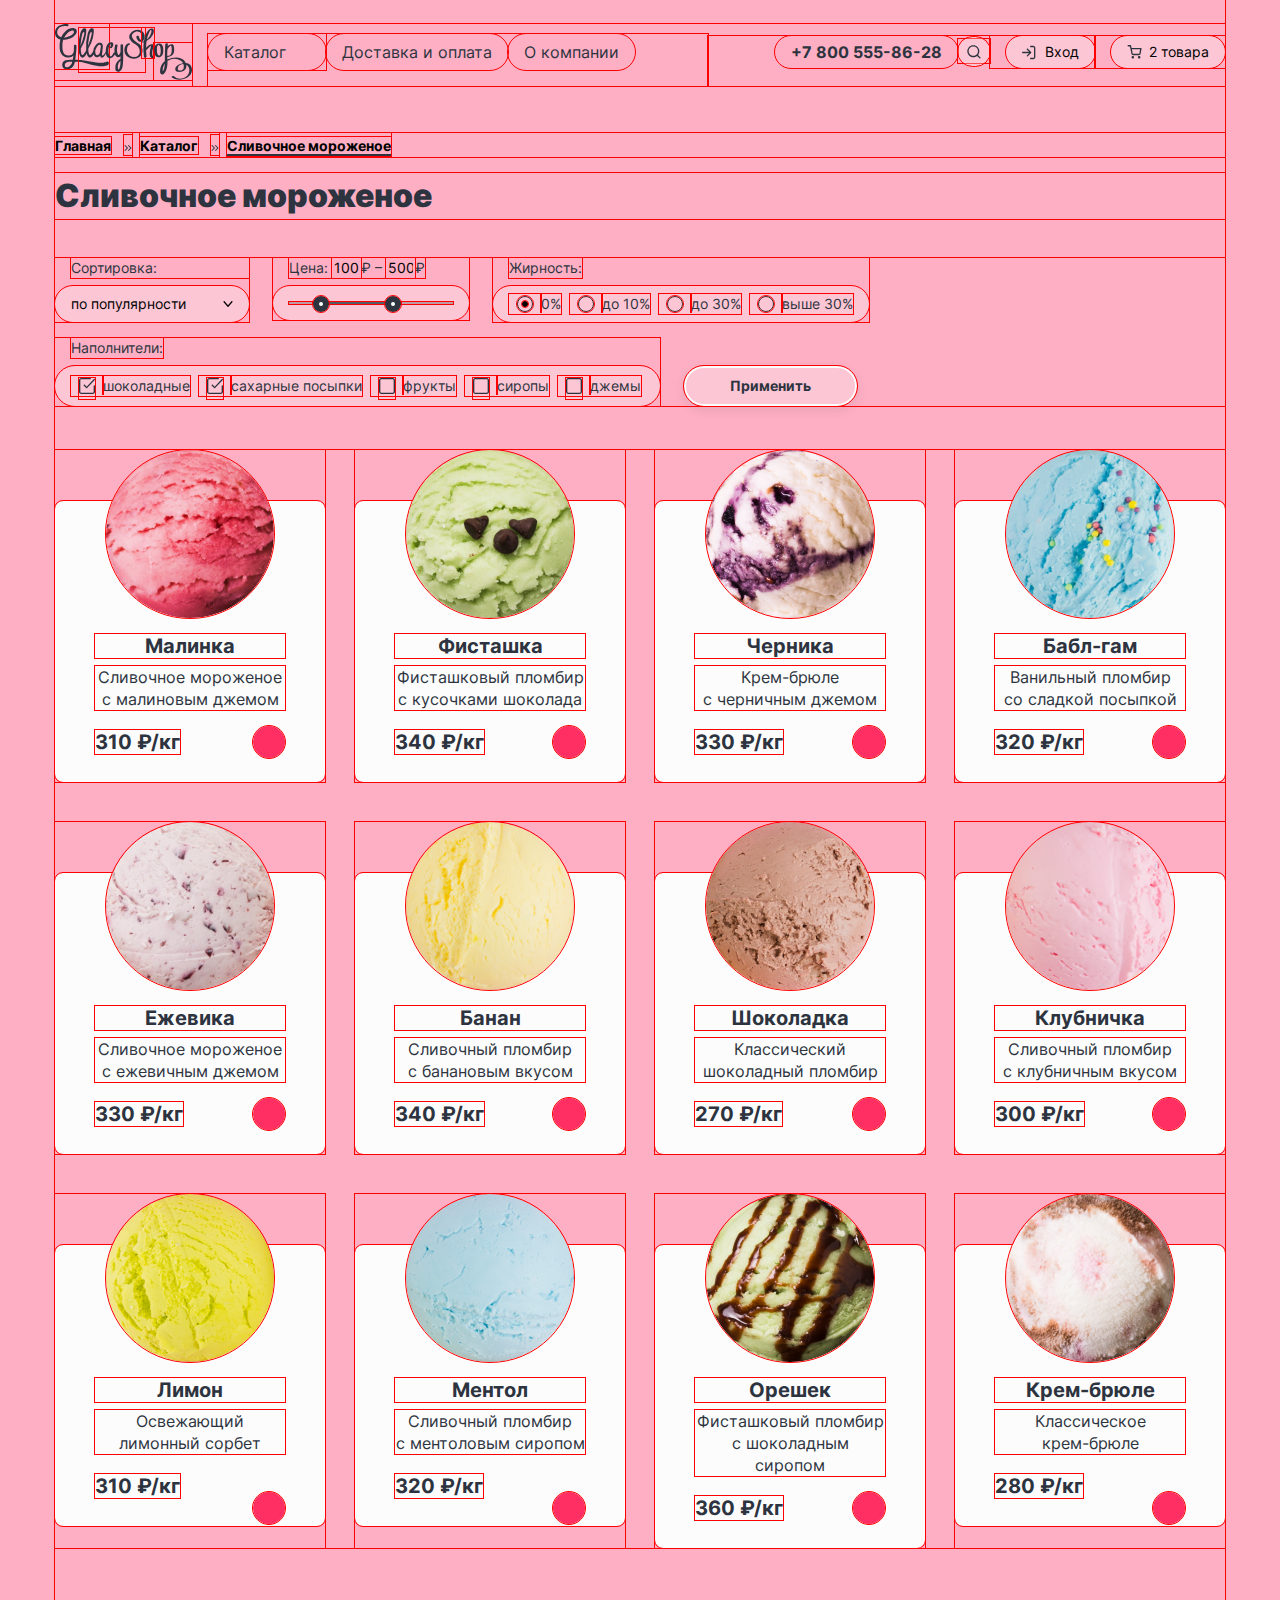
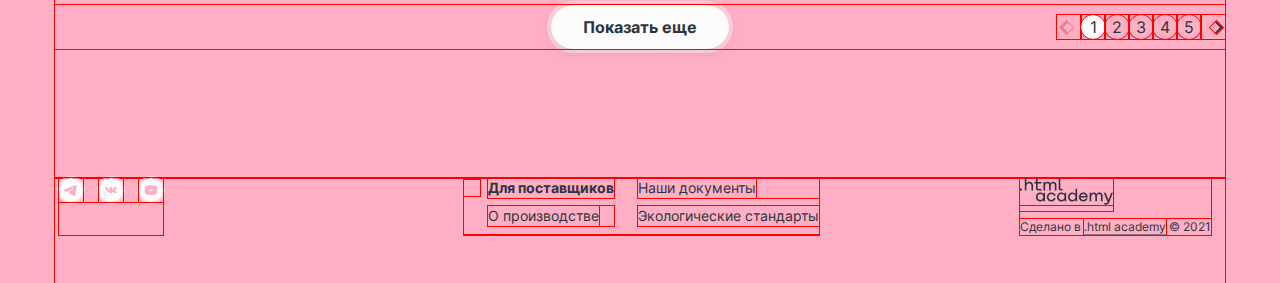
==== creamy-ice-cream.html @ f385020a "каталог" ====
<!DOCTYPE html>
<html lang="ru">

    <head>
        <meta charset="utf-8">
        <title>HTML Academy: Глейси</title>
        <link rel="stylesheet" href="styles/styles.css">
        <link rel="icon" href="favicon.ico">
        <link rel="icon" type="image/png" href="./images/favicon.png">
    </head>

    <body>

        <header class="header">


            <a class="logo" href="index.html">
                <svg role="img" aria-label="Логотип интернет-магазина Глэйси." xmlns="http://www.w3.org/2000/svg"
                    width="137" height="56" fill="no">
                    <path fill="#2D3440"
                        d="M52.79 37.57a3.45 3.45 0 0 0-1.91.33s-2.68 2.24-15.89-.34c-9.71-1.9-14.76-1.71-14.76-1.71s1.63-11.18 1.18-14.31a.9.9 0 0 0-.93-.81c-.97 0-1.56.37-1.56.89.08 2.11 0 4.23-.22 6.33a5.36 5.36 0 0 1-5.5 3.5c-4.23-.29-5.12-3.35-5.5-5.43-.36-2.08-.58-7.9.53-10.29 0 0 6.38.23 10.39-3.2 4-3.44 3.75-6.4 1.86-7.68-1.9-1.27-6.34-1.05-9.75 2.08A17.33 17.33 0 0 0 6.2 13.2s-5-1.08-3.86-6.34c1.22-5.49 8.69-4.84 8.69-4.84 1.56.3 1.63.44 2.15-.08.51-.51.89-1.86-1.56-1.94C9.17-.08 1.82 1.14.42 6.04c-1.5 5.21 1.27 8.94 5 9.52 0 0-2.04 9.04.48 13.5a7.95 7.95 0 0 0 7.66 4.4c1.47 0 4.07-.81 4.8-2 0 0-.34 3.2-.63 4.36 0 0-6.18-.08-8.12.9-3.28 1.74-2.6 5.83-1.33 7.28 1.07 1.23 4.28 1.9 6.6.8a8.86 8.86 0 0 0 4.95-6.89c3.76-.19 7.52.22 11.15 1.22 5.5 1.65 13.15 3.18 15.44 3.18 2.3 0 7.13-.66 7.42-2.58.16-1.27-.31-1.93-1.05-2.16ZM14.12 7.67s2.92-2.23 4.32-.83a1.93 1.93 0 0 1 .08 2.52c-.59.77-2.14 3.2-9.5 4.4 0 0 2.32-4.07 5.1-6.08Zm.24 34.8s-4.03 2.21-4.45-.78a2.83 2.83 0 0 1 1.46-3.23c.7-.35 1.66-.79 5.86-.64a5.67 5.67 0 0 1-2.87 4.66Z" />
                    <path fill="#2D3440"
                        d="M65.51 21.23V27.38c-.07.81-.33 1.59-.76 2.27-.27.5-.63.94-1.05 1.32-.47.4-.79-.51-.96-.9-1.24-2.6-.64-6.09-.16-8.82.22-1.3-2.42-.96-2.62.2-.48 2.32-.65 4.7-.5 7.07a1.66 1.66 0 0 0-1.18.66c-.46.97-1.79 4.2-3.41 2.91-1.18-.9-1.3-3.34-1.43-4.71-.14-1.9.1-3.8.73-5.6-.05.15 1.02-2.53 1.49-1.53a3.26 3.26 0 0 1-.55 2.8c-1.4 1.06.78 1.5 1.62.85 1.6-1.2 2.68-5.1-.06-5.57-3.09-.52-4.84 2.61-5.5 5.1-.34 1.42-.49 2.9-.44 4.36-.42.75-1.87 3.17-2.71 3.58-1 .52-.98-.2-.95-.67.04-.47.48-4.6.73-7.4.2-1.1.05-2.25-.45-3.26-.38-.78-3.56-2.53-6.36.75a10.66 10.66 0 0 0-2.74 6.26l-.63 1.21c-1.34 2.46-3.02 3.5-3.62 1.8-.6-1.79-.82-3.67-.66-5.54A34.51 34.51 0 0 0 37.84 14c1.34-5.96 1.09-8.92.37-9.42-.73-.5-3.79-1.73-5.63 5.6a47.93 47.93 0 0 0-1.42 15.98c-.28.61-.64 1.34-1.1 2.17-1.33 2.46-3 3.5-3.6 1.8-.6-1.79-.81-3.67-.64-5.54a34.51 34.51 0 0 0 4.5-10.51c1.39-6.04 1.11-9 .39-9.5-.72-.5-3.79-1.73-5.62 5.6-1.83 7.32-2.2 15.3-.45 20.67 0 0 .97 3.02 2.77 2.8 1.48-.2 3.25-1.66 4.3-4.4.11.54.26 1.08.43 1.6 0 0 .96 3.02 2.76 2.8 1.22-.15 2.67-1.18 3.69-3.06.63 1.64 2 2.99 3.75 2.68 2.37-.43 2.86-1.72 2.86-1.72s-.04 2.12 1.48 2.12c1.36 0 2.43-.8 3.5-2.82l.7-1.33c.3 1.93 1.1 3.64 2.67 4.32 2.67 1.17 5-1.04 6.37-3.22a3.86 3.86 0 0 0 2.2 2.34 3.32 3.32 0 0 0 3.36-.83v3.14c-.49-.02-.97.11-1.38.38a10.47 10.47 0 0 0-3.73 9.4 2.9 2.9 0 0 0 2.83 2.67c.47 0 .94-.1 1.36-.33 2.76-1.2 3.18-5.36 3.41-7.9.56-6.11.13-12.47.13-18.6 0-1.12-2.59-.6-2.59.33ZM26.93 11.2c.62-2.37 1.19-3.32 1.78-3.32.6 0 .83.64.41 2.68a52.6 52.6 0 0 1-3.64 11.4s.84-8.38 1.45-10.76Zm7.5 0c.61-2.37 1.18-3.32 1.74-3.32.55 0 .83.64.41 2.68-.41 2.05-1.78 7.71-3.64 11.4 0 0 .9-8.38 1.49-10.76Zm11.45 11.15c-.07.52-.4 3.84-.89 5.63-.48 1.79-.81 2.42-2.25 3.04-1.44.61-2.17-1.27-2.17-1.27-1.03-2.86.34-5.37 1.48-7.09 1.14-1.71 2.3-1.86 2.95-1.78a1.2 1.2 0 0 1 .88 1.47Zm19.56 16.1c.06 2.4-.42 4.79-1.4 6.98-.63.13-.9-.1-1.1-1.1a9.63 9.63 0 0 1 0-2.91 8.06 8.06 0 0 1 2.47-4.6c.04.56.04 1.1.03 1.63ZM82.18 18.7a9.59 9.59 0 0 1-5.08-5.37c-1.14-3.42 2.6-5.94 5.58-5.79 2.98.15 4.58 3.24 4.45 6-.05.98-.66 3.18-1.87 2.03a5.7 5.7 0 0 1-1.39-3.24c-.17-1.08-2.76-.44-2.58.7.52 3.27 4.03 6.87 7.04 3.45A6.59 6.59 0 0 0 86 6.43a9.08 9.08 0 0 0-11.15 3.88c-2.43 4.33 2.44 8.57 5.9 10.12C86.3 23.41 86.5 33 79.13 33.06a7.4 7.4 0 0 1-6.85-5.02c-.5-1.5-.25-6.75 1.78-7.15 1.61-.32 1.18-1.8-.4-1.52-3.3.65-4.52 4.93-4.2 7.93.52 4.77 4.97 7.45 9.46 7.41a8.5 8.5 0 0 0 8.58-6.75 8.4 8.4 0 0 0-5.32-9.26Z" />
                    <path fill="#2D3440"
                        d="M98.73 32.9c-2.54-1.39-1.09-6.76-.7-8.83.24-1.33 1.37-3.39-.44-3.85-2.13-.51-4.66 1.52-6.49 3.46 0-2.24.17-4.48.5-6.7a13.9 13.9 0 0 0 6.39-6.6c1.16-2.33 1.72-7.16-2.2-5.74-3.55 1.25-4.77 5.36-5.89 8.66a26.93 26.93 0 0 0-.97 3.91c-.35.15-.72.28-1.08.4-1.48.46-1.29 1.25.2.79l.73-.23c-.71 5.01-.23 10.27.22 15.2 0 .48 2.67 0 2.58-.7-.2-2.2-.37-4.4-.44-6.58.22-.06.4-.18.56-.35a20.1 20.1 0 0 1 3.56-3.51l.41-.3c.6-.48.71-.49.34 0-.14.85-.32 1.7-.55 2.52-.5 2.69-1.9 7.96 1.2 9.65.66.34 3.06-.67 2.07-1.2Zm-5.78-21.56c.27-.8.64-1.58.98-2.35.42-.96 1.54-4.26 2.35-2.68.65 1.26-.38 3.33-.83 4.53a10.63 10.63 0 0 1-3.56 4.74c.26-1.43.61-2.85 1.06-4.24Z" />
                    <path fill="#2D3440"
                        d="M108.3 26.64c0-2.95-.33-6.72-3.83-7.03-3.84-.35-5.34 3.68-5.4 6.7a.53.53 0 0 0 .32.5c0 2.82.67 6.5 4.01 6.44 3.72-.06 4.9-3.32 4.9-6.61Zm-4.45 4.9c-2.18-.9-1.98-4.66-1.84-6.48a.48.48 0 0 0-.21-.47c.27-1.79.96-4.47 2.55-3.14 1.26 1.1 1.29 3.71 1.35 5.22.05 1.06-.08 5.53-1.84 4.87h-.01ZM136.35 42.78c-1-2.58-3.2-3.58-5.6-3.69-.27-.65-.61-1.27-1.01-1.86-3.48-5.17-11.75-4.47-17.35-1.78 0-.82-.08-1.63-.11-2.45a6.49 6.49 0 0 0 5.8-2.68c1.48-2.14 1.27-5.93.68-8.32-.55-2.26-2.74-1.86-4.39-1.1-.6.28-1.16.66-1.66 1.12 0-.6.1-1.2.15-1.79.1-1.37-2.53-1.03-2.62.2-.41 5.53-.27 11.04-.4 16.57a13.2 13.2 0 0 0-4.77 10.81c0 2.03 1.72 3.58 3.56 2.13 2.57-1.98 3.36-5.93 3.71-8.94.15-1.35.2-2.7.14-4.05a12.43 12.43 0 0 1 13.54-.1 6.2 6.2 0 0 1 2.02 2.42c-1.42.26-2.8.7-4.11 1.33-1.53.73-3.79 2.47-3.68 4.4a2.69 2.69 0 0 0 2.04 2.69.8.8 0 0 0 .25.08c5.47.9 9.54-2.35 8.76-6.92 2.67 1.46 3.66 4.84 2.71 7.74-2.13 6.53-10.32 7.99-15.09 3.62-.52-.46-2.84.52-2.43.9 6.9 6.32 24.06.47 19.86-10.33Zm-26.66-1.58a13.92 13.92 0 0 1-1.02 4.6c-.22.48-.46.96-.72 1.42 0 0-.23.06-.28-.64 0-2.5.72-4.96 2.09-7.06l-.07 1.68Zm2.78-15.98a.7.7 0 0 0 .14-.15c.48-.8 1.04-1.56 1.69-2.24.47-.54 1-1 1.61-1.36.29.14.58.9.69 1.9.27 2.49.39 9.04-3.51 8.42-.3-.02-.6.04-.9.15 0-2.27.12-4.49.28-6.72Zm11.65 21.23h-.05c-1.5-.35-1.34-1.78-1.14-2.75.43-2.26 3.18-3.48 5.44-3.58 1.15 3.22.26 7.08-4.25 6.33Z" />
                </svg>
            </a>


            <nav class="navigation">
                <div class="catalog-wrapper">
                    <button class="navigation-item catalog" type="button">Каталог</button>
                    <ul class="catalog-list hidden">
                        <li class="catalog-item">
                            <a class="catalog-link new" href="#">Новинки</a>
                        </li>
                        <li class="catalog-item">
                            <a class="catalog-link" href="#">Сливочное</a>
                        </li>
                        <li class="catalog-item">
                            <a class="catalog-link" href="#">Щербеты</a>
                        </li>
                        <li class="catalog-item">
                            <a class="catalog-link" href="#">Фруктовый лед</a>
                        </li>
                        <li class="catalog-item">
                            <a class="catalog-link" href="#">Мелорин</a>
                    </ul>
                </div>

                <a class="navigation-item delivery-payment" href="#">Доставка и оплата</a>

                <a class="navigation-item about-company" href="#">О компании</a>
            </nav>


            <div class="user-navigation">
                <a class="user contacts-phone" href="tel:+78005558628">+7 800 555-86-28</a>

                <div class="search-wrapper">
                    <a class="user search" href="#"></a>
                    <form class="search-form hidden" action="https://echo.htmlacademy.ru/" method="get">
                        <label class="visually-hidden" for="search-label">Поиск по сайту.</label>
                        <input class="search-input" placeholder="Поиск по сайту" type="text" name="site-search" required
                            id="search-label">
                        <button class="search-reset hidden" type="reset"><span class="visually-hidden">Очистить
                                поиск</span></button>
                    </form>
                </div>

                <div class="user-navigation-wrapper">
                    <button class="user entrance" type="button"><span class="visually-hidden">Личный
                            кабинет.</span>Вход</button>
                    <form class="personal-account hidden" action="https://echo.htmlacademy.ru/" method="post">
                        <span>Личный кабинет</span>
                        <div class="username-wrapper">
                            <label class="visually-hidden" for="username">введите почту</label>
                            <input class="username" id="username" name="username" required="required" type="text"
                                placeholder="email@example.com">
                        </div>
                        <div class="password-wrapper">
                            <label class="visually-hidden" for="password">введите пароль</label>
                            <input class="password" id="password" name="password" required="required" type="password"
                                placeholder="••••••">
                        </div>
                        <div class="login-wrapper">
                            <button class="button-additional login" type="submit">Войти</button>
                            <a class="password-recovery" href="#">Забыли пароль?</a>
                            <a class="registration" href="#">Регистрация</a>
                        </div>
                    </form>
                </div>

                <div class="basket-wrapper">
                    <!-- empty-пустая корзина --><button class="user basket " type="button"><span
                            class="visually-hidden">Корзина
                            покупок.</span>2 товара</button>
                    <div class="basket-popover hidden">
                        <span class="basket-head">Корзина</span>
                        <ul class="shopping-list">
                            <li class="basket-products-item raspberry">
                                <a class="basket-products-link" href="#">Малинка<span>1 кг х 310 ₽</span></a>
                                <span class="price"><b>310</b> ₽</span>
                                <button class="basket-products-delete" type="button"><span
                                        class="visually-hidden">Удалить</span></button>
                            </li>
                            <li class="basket-products-item bubble-gum">
                                <a class="basket-products-link" href="#">Бабл-гам<span>1,5 кг х 320 ₽</span></a>
                                <span class="price"><b>480</b> ₽</span>
                                <button class="basket-products-delete" type="button">
                                    <span class="visually-hidden">Удалить</span>
                                </button>
                            </li>
                        </ul>
                        <a class="button-additional order" href="#">Оформить заказ</a>
                        <span class="total-amount">Итого: <b>790</b> ₽</span>
                    </div>
                </div>


            </div>


        </header>


        <main class="creamy-ice-cream">

            <ul class="breadcrumbs">
                <li class="breadcrumbs-item">
                    <a class="breadcrumbs-link" href="index.html">Главная</a>
                </li>
                <li class="breadcrumbs-item">
                    <a class="breadcrumbs-link" href="#">Каталог</a>
                </li>
                <li class="breadcrumbs-item">
                    <a class="breadcrumbs-link current" href="#">Сливочное мороженое</a>
                </li>
            </ul>

            <h1>Сливочное мороженое</h1>

            <form class="filters" action="https://echo.htmlacademy.ru/" method="get">

                <span class="visually-hidden">фильтры:</span>

                <div class="filter-group">
                    <label class="filter-title" for="sorting-by">Сортировка:</label>
                    <select class="filter-list sorting-by" name="sorting-by" id="sorting-by">
                        <option value="popular">по популярности</option>
                        <option value="cheap">дешевые</option>
                        <option value="expensive">дорогие</option>
                    </select>
                </div>

                <fieldset class="filter-group">
                    <legend class="filter-title">Цена: <input class="range-input" type="number" value="100" name="min-price">₽ – <input class="range-input" type="number" value="500" name="max-price">₽
                    </legend>
                    <div class="filter-list range">
                        <div class="range-scale">
                            <div class="range-bar">
                                <button class="range-toggle toggle-min">
                                    <span class="visually-hidden">Изменить минимальную цену.</span>
                                </button>
                                <button class="range-toggle toggle-max">
                                    <span class="visually-hidden">Изменить максимальную цену.</span>
                                </button>
                            </div>
                        </div>
                    </div>
                </fieldset>

                <fieldset class="filter-group">
                    <legend class="filter-title">Жирность:</legend>
                    <ul class="filter-list">
                        <li class="filter-item">
                            <label class="control">
                                <input class="control-input visually-hidden" type="radio" name="fat-content" value="0%"
                                    checked>
                                <span class="control-mark"></span>
                                0%
                            </label>
                        </li>
                        <li class="filter-item">
                            <label class="control">
                                <input class="control-input visually-hidden" type="radio" name="fat-content" value="0-10%">
                                <span class="control-mark"></span>
                                до 10%
                            </label>
                        </li>
                        <li class="filter-item">
                            <label class="control">
                                <input class="control-input visually-hidden" type="radio" name="fat-content" value="0-30%">
                                <span class="control-mark"></span>
                                до 30%
                            </label>
                        </li>
                        <li class="filter-item">
                            <label class="control">
                                <input class="control-input visually-hidden" type="radio" name="fat-content" value="30%-100">
                                <span class="control-mark"></span>
                                выше 30%
                            </label>
                        </li>
                    </ul>
                </fieldset>

                <fieldset class="filter-group">
                    <legend class="filter-title">Наполнители:</legend>
                    <ul class="filter-list fillers">
                        <li class="filter-item">
                            <label class="control">
                                <input class="visually-hidden control-input" type="checkbox" name="fillers" value="chocolate" checked>
                                <span class="control-mark"></span>
                                шоколадные
                            </label>
                        </li>
                        <li class="filter-item">
                            <label class="control">
                                <input class="visually-hidden control-input" type="checkbox" name="fillers" value="sugar-sprinkles" checked>
                                <span class="control-mark"></span>
                                сахарные посыпки
                            </label>
                        </li>
                        <li class="filter-item">
                            <label class="control">
                                <input class="visually-hidden control-input" type="checkbox" name="fillers" value="fruits">
                                <span class="control-mark"></span>
                                фрукты
                            </label>
                        </li>
                        <li class="filter-item">
                            <label class="control">
                                <input class="visually-hidden control-input" type="checkbox" name="fillers" value="syrups">
                                <span class="control-mark"></span>
                                сиропы
                            </label>
                        </li>
                        <li class="filter-item">
                            <label class="control">
                                <input class="control-input visually-hidden" type="checkbox" name="fillers" value="jams">
                                <span class="control-mark"></span>
                                джемы
                            </label>
                        </li>
                    </ul>
                </fieldset>

                <button class="button-filters" type="submit">Применить</button>

            </form>

            <ul class="popular-flavors-list">
                <li class="product-card">
                    <a class="product-card-link" href="#">
                        <img class="product-card-image" src="/images/catalog/raspberry.png" width="168" height="168" alt="">
                        <h2 class="product-card-title">Малинка</h2>
                        <p>Сливочное мороженое с малиновым джемом</p>
                        <span class="product-card-price">310 ₽/кг</span>
                    </a>
                    <button class="button-product"><span class="visually-hidden">Положить в корзину</span></button>
                </li>
                <li class="product-card">
                    <a class="product-card-link" href="#">
                        <img class="product-card-image" src="/images/catalog/pistachio.png" width="168" height="168" alt="">
                        <h2 class="product-card-title">Фисташка</h2>
                        <p>Фисташковый пломбир с кусочками шоколада</p>
                        <span class="product-card-price">340 ₽/кг</span>
                    </a>
                    <button class="button-product"><span class="visually-hidden">Положить в корзину</span></button>
                </li>
                <li class="product-card">
                    <a class="product-card-link" href="#">
                        <img class="product-card-image" src="/images/catalog/blueberry.png" width="168" height="168" alt="">
                        <h2 class="product-card-title">Черника</h2>
                        <p>Крем-брюле<br>с черничным джемом</p>
                        <span class="product-card-price">330 ₽/кг</span>
                    </a>
                    <button class="button-product"><span class="visually-hidden">Положить в корзину</span></button>
                </li>
                <li class="product-card">
                    <a class="product-card-link" href="#">
                        <img class="product-card-image" src="/images/catalog/bubble-gum.png" width="168" height="168" alt="">
                        <h2 class="product-card-title">Бабл-гам</h2>
                        <p>Ванильный пломбир<br>со сладкой посыпкой</p>
                        <span class="product-card-price">320 ₽/кг</span>
                    </a>
                    <button class="button-product"><span class="visually-hidden">Положить в корзину</span></button>
                </li>
                <li class="product-card">
                    <a class="product-card-link" href="#">
                        <img class="product-card-image" src="/images/catalog/blackberry.png" width="168" height="168" alt="">
                        <h2 class="product-card-title">Ежевика</h2>
                        <p>Сливочное мороженое с ежевичным джемом</p>
                        <span class="product-card-price">330 ₽/кг</span>
                    </a>
                    <button class="button-product"><span class="visually-hidden">Положить в корзину</span></button>
                </li>
                <li class="product-card">
                    <a class="product-card-link" href="#">
                        <img class="product-card-image" src="/images/catalog/banana.png" width="168" height="168" alt="">
                        <h2 class="product-card-title">Банан</h2>
                        <p>Сливочный пломбир<br>с банановым вкусом</p>
                        <span class="product-card-price">340 ₽/кг</span>
                    </a>
                    <button class="button-product"><span class="visually-hidden">Положить в корзину</span></button>
                </li>
                <li class="product-card">
                    <a class="product-card-link" href="#">
                        <img class="product-card-image" src="/images/catalog/chocolate.png" width="168" height="168" alt="">
                        <h2 class="product-card-title">Шоколадка</h2>
                        <p>Классический шоколадный пломбир</p>
                        <span class="product-card-price">270 ₽/кг</span>
                    </a>
                    <button class="button-product"><span class="visually-hidden">Положить в корзину</span></button>
                </li>
                <li class="product-card">
                    <a class="product-card-link" href="#">
                        <img class="product-card-image" src="/images/catalog/strawberry.png" width="168" height="168" alt="">
                        <h2 class="product-card-title">Клубничка</h2>
                        <p>Сливочный пломбир<br>с клубничным вкусом</p>
                        <span class="product-card-price">300 ₽/кг</span>
                    </a>
                    <button class="button-product"><span class="visually-hidden">Положить в корзину</span></button>
                </li>
                <li class="product-card">
                    <a class="product-card-link" href="#">
                        <img class="product-card-image" src="/images/catalog/lemon.png" width="168" height="168" alt="">
                        <h2 class="product-card-title">Лимон</h2>
                        <p>Освежающий лимонный сорбет</p>
                        <span class="product-card-price">310 ₽/кг</span>
                    </a>
                    <button class="button-product"><span class="visually-hidden">Положить в корзину</span></button>
                </li>
                <li class="product-card">
                    <a class="product-card-link" href="#">
                        <img class="product-card-image" src="/images/catalog/menthol.png" width="168" height="168" alt="">
                        <h2 class="product-card-title">Ментол</h2>
                        <p>Сливочный пломбир<br>с ментоловым сиропом</p>
                        <span class="product-card-price">320 ₽/кг</span>
                    </a>
                    <button class="button-product"><span class="visually-hidden">Положить в корзину</span></button>
                </li>
                <li class="product-card">
                    <a class="product-card-link" href="#">
                        <img class="product-card-image" src="/images/catalog/nut.png" width="168" height="168" alt="">
                        <h2 class="product-card-title">Орешек</h2>
                        <p>Фисташковый пломбир с шоколадным сиропом</p>
                        <span class="product-card-price">360 ₽/кг</span>
                    </a>
                    <button class="button-product"><span class="visually-hidden">Положить в корзину</span></button>
                </li>
                <li class="product-card">
                    <a class="product-card-link" href="#">
                        <img class="product-card-image" src="/images/catalog/creme-brulee.png" width="168" height="168" alt="">
                        <h2 class="product-card-title">Крем-брюле</h2>
                        <p>Классическое<br>крем-брюле</p>
                        <span class="product-card-price">280 ₽/кг</span>
                    </a>
                    <button class="button-product"><span class="visually-hidden">Положить в корзину</span></button>
                </li>
            </ul>

            <div class="wrap-pagination-all">
                <button class="button-main button-pagination" type="button" name="show-more" value="show-more">Показать еще</button>
                <div class="wrap-pagination">
                    <a class="pagination-previous pagination-disabled"  href="#">
                        <span class="visually-hidden">Назад</span></a>
                    <ul class="pagination">
                        <li class="pagination-item">
                            <a class="pagination-link pagination-current"  href="#">1</a>
                        </li>
                        <li class="pagination-item">
                            <a class="pagination-link" href="#">2</a>
                        </li>
                        <li class="pagination-item">
                            <a class="pagination-link" href="#">3</a>
                        </li>
                        <li class="pagination-item">
                            <a class="pagination-link" href="#">4</a>
                        </li>
                        <li class="pagination-item">
                            <a class="pagination-link" href="#">5</a>
                        </li>
                    </ul>
                    <a class="pagination-next" href="#">
                        <span class="visually-hidden">Вперед</span></a>
                </div>
            </div>



        </main>

        <footer>

            <div class="social-wrapper-footer">
                <span class="visually-hidden">Мы в соц сетях</span>
                <ul class="social-list">
                    <li class="social-item">
                        <a class="social-link telegram" href="https://t.me/htmlacademy">
                            <span class="visually-hidden">Телеграмм</span>
                        </a>
                    </li>
                    <li class="social-item">
                        <a class="social-link vk" href="https://www.youtube.com/user/htmlacademyru">
                            <span class="visually-hidden">В контакте</span>
                        </a>
                    </li>
                    <li class="social-item">
                        <a class="social-link youtube" href="https://twitter.com/htmlacademy_ru">
                            <span class="visually-hidden">Ютуб</span>
                        </a>
                    </li>
                </ul>
            </div>

            <div class="info-wrapper">
                <span class="visually-hidden">Дополнительная информация</span>
                <ul class="info">
                    <li><a class="info-link love" href="#">Для поставщиков</a></li>
                    <li><a class="info-link" href="#">Наши документы</a></li>
                    <li><a class="info-link" href="#">О производстве</a></li>
                    <li><a class="info-link" href="#">Экологические стандарты</a></li>
                </ul>
            </div>

            <div class="made-in">
                <a class="logo-htmlacademy" href="https://htmlacademy.ru/">
                    <img src="images/index/logo-htmlacademy.svg" alt="Логотип HTML academy">
                </a>
                <span>Сделано в <a class="link-htmlacademy" href="https://htmlacademy.ru/">.html academy</a> ©
                    2021</span>
            </div>

        </footer>
---- styles/styles.css ----
@font-face {
    font-family: "Inter";
    font-style: normal;
    font-weight: 400;
    src: url("../fonts/inter-400.woff2") format("woff2");
    font-display: swap;
}

@font-face {

    font-family: "Inter";
    font-style: normal;
    font-weight: 700;
    src: url("../fonts/inter-700.woff2") format("woff2");
    font-display: swap;
}

@font-face {

    font-family: "Inter";
    font-style: normal;
    font-weight: 900;
    src: url("../fonts/inter-900.woff2") format("woff2");
    font-display: swap;
}


/*Общие */

:root {
    --fon-pink: #FEAFC3;
    --fon-blue: #69A9FF;
    --fon-yellow: #FCC850;

    --extra-dark: #2D3440;
    --dark: #565C66;
    --neutral: #B9B9B9;
    --light: #E7E7E7;
    --extra-light: #FCFCFC;
    --white: #FFFFFF;

    --extra-bright: #FF2F64;
    --bright: #FF4A78;

    --special-light:#FEAFC3;
    --special-extra-light:#FFCBD8;
    --special-neutral:#FF7799;

    --extra-light-icon: rgba(252, 252, 252, 0.3);
    --extra-light-hover: rgba(252, 252, 252, 0.5);
}

body {
    background-color: var(--fon-pink);
    font-family: "Inter", "Arial", sans-serif;
    color: var(--extra-dark);
    font-size: 16px;
    line-height: 24px;
    font-weight: 400;
    margin: 0 auto;
    width: 1170px;
    display: flex;
    flex-direction: column;
    min-height: 100vh;
}

/**/
*, *:before, *:after {
    outline: solid 1px red;
}

.visually-hidden {
    position: absolute;
    width: 1px;
    height: 1px;
    margin: -1px;
    padding: 0;
    border: 0;
    clip: rect(0 0 0 0);
    overflow: hidden;
}

main {
    flex: 1;
}

.button-additional {
    font: 700 16px/20px Inter;
    padding: 12px 32px;
    color: var(--extra-light);
    background-color: var(--extra-bright);
    border-radius: 26px;
    border: none;
    box-shadow: 0 4px 12px rgba(45, 52, 64, 0.1);
    cursor: pointer;
    outline: 4px solid rgba(255, 47, 100, 0.3);
    text-decoration: none;
    display: inline-block;
}

.button-additional:hover {
    color: var(--extra-dark);
    background-color: rgba(252, 252, 252, 0.3);
    outline: 4px solid var(--extra-bright);
    transition: background-color 0.5s;
}

.button-additional:focus-visible {
    outline: 2px solid var(--extra-dark);
    outline-offset: 0;
}

.button-additional:active {
    background-color: var(--special-light);
    outline: 2px solid var(--extra-dark);
    color: var(--extra-light);
}

.button-main {
    font: 700 16px/20px Inter;
    padding: 12px 32px;
    color: var(--extra-dark);
    background-color: var(--extra-light);
    border-radius: 26px;
    border: none;
    box-shadow: 0 4px 12px rgba(45, 52, 64, 0.1);
    cursor: pointer;
    outline: 4px solid rgba(252, 252, 252, 0.4);
    text-decoration: none;
    display: inline-block;
}

.button-main:hover {
    background-color: rgba(252, 252, 252, 0.4);
    outline: 4px solid var(--extra-light);
    transition: background-color 0.5s;
}

.button-main:focus-visible {
    outline: 2px solid var(--extra-dark);
    background-color: rgba(252, 252, 252, 0.4);
}

.button-main:active {
    outline: 2px solid var(--extra-dark);
   }


/*ХЕДЕР МЕНЮ*/

.header {
    display: flex;
    justify-content: space-between;
    margin-top: 24px;
    z-index: 1;
    margin-bottom: 18px;}

.logo {
    margin-right: 16px;
    flex-grow: 0;
}

.logo[href="index.html"] {
    cursor: pointer;
}

.logo[href="index.html"]:hover {
   opacity: 60%;
}

.logo[href="index.html"]:focus-visible {
    outline: 2px solid var(--extra-dark);
    outline-offset: 2px;
}

.logo[href="index.html"]:active {
    opacity: 30%;
}

.navigation {
    display: flex;
    justify-content: flex-start;
    align-items: flex-start;
    margin-top: 10px;
    flex-grow: 1;
    flex-wrap: wrap;
    min-width: 500px;
}

.user-navigation {
    display: flex;
    justify-content: flex-end;
    align-items: flex-start;
    flex-wrap: wrap;
    flex-grow: 1;
    margin-top: 12px;
    min-width: 500px;
}

.catalog-wrapper {
    position: relative;
}

.navigation-item {
    font: 400 16px/20px Inter;
    background-color: transparent;
    padding: 8px 16px;
    text-decoration: none;
    color: var(--extra-dark);
    border: none;
    cursor: pointer;
    border-radius: 30px;
}

.navigation-item:hover {
    background-color: var(--extra-light-hover);
}

.navigation-item:focus-visible {
    background-color: var(--extra-light-hover);
    outline: 2px solid var(--extra-dark);
    outline-offset: -2px;
}

.navigation-item:active {
    background-color: var(--extra-light);
}

.navigation-item.catalog {
    padding-right: 40px;
    background-image: url(../images/header/menu.svg);
    background-repeat: no-repeat;
    background-position: center right 19px
}

.navigation-item.catalog.active {
    background-image: url(../images/header/menu-active.svg);
}

.navigation-item.active {
    background-color: var(--bright);
    color: var(--extra-light);
}

.navigation-item.active:hover {
    opacity: 60%;
}

.catalog-wrapper:focus-within .hidden {
    display: block;
}

.navigation-item.active:active {
    opacity: 30%;
}

.user {
    font: 400 14px/20px Inter;
    border: none;
    cursor: pointer;
    padding: 6px 16px;
    background-color: var(--extra-light-icon);
    border-radius: 30px;
    margin-left: 16px;
}

.user.active {
    background-color: var(--bright);
    color: var(--extra-light);
}

.user.basket {
    padding-left: 38px;
    background-image: url(../images/header/basket-icon.svg);
    background-repeat: no-repeat;
    background-position: center left 16px;
}

.user.basket.active {
    background-image: url(../images/header/basket-icon-active.svg);
    background-repeat: no-repeat;
    background-position: center left 16px;
}

.user.basket.empty:hover::after {
    content: "Ваша корзина пока пуста";
    position: absolute;
    right: 0;
    top: 40px;
    background-color: var(--extra-light);
    font: 700 24px/30px Inter;
    width: 288px;
    padding: 48px 0;
    border-radius: 4px;
}

.user.entrance {
    padding-left: 39px;
    background-image: url(../images/header/enter-icon.svg);
    background-repeat: no-repeat;
    background-position: center left 16px;
}

.user.entrance.active {
    background-image: url(../images/header/enter-icon-active.svg);
    background-repeat: no-repeat;
    background-position: center left 16px;
}

.user.search {
    height: 20px;
    background-image: url(../images/header/search-icon.svg);
    background-repeat: no-repeat;
    background-position: center center;
    margin-left: 0;
    position: relative;
}

.user.search.active {
    background-image: url(../images/header/search-icon-active.svg);
    background-repeat: no-repeat;
    background-position: center center;
}

.user.contacts-phone {
    font: 700 16px/20px Inter;
    color: var(--extra-dark);
    text-decoration: none;
    padding: 6px 16px;
    background-color: transparent;
}

.user:hover {
    background-color: var(--extra-light-hover);
}

.user:focus-visible {
    outline: 2px solid var(--extra-dark);
    outline-offset: -2px;
}

.user:active {
    background-color: var(--extra-light);
}

.user.active:hover {
    opacity: 60%;
    background-color: var(--bright);
}

.user.active:active {
    opacity: 30%;
    background-color: var(--bright);
}

/*    КАТАЛОГ    */



.catalog-list-wrapper {
    padding-top: 10px;
}

.catalog-list {
    position: absolute;
    background-color: var(--extra-light);
    padding: 6px 0;
    margin: 0;
    border-radius: 4px;
    width: max-content;
    top: 44px;
    box-shadow: 0 8px 16px rgba(45, 52, 64, 0.12);
}

.catalog-link {
    font: 400 14px/20px Inter;
    color: var(--extra-dark);
    text-decoration: none;
    padding: 6px 16px;
    display: block;
}

.catalog-link.new {
    font: 700 14px/20px Inter;
    padding: 10px 16px 0 16px;
    margin-bottom: 4px;
}

.catalog-link.new::after {
    content: "";
    width: auto;
    height: 1px;
    background-color: var(--neutral);
    display: block;
    margin-top: 11px;
}

.catalog-link.active {
    background-color: var(--bright);
    color: var(--extra-light);
}

.catalog-link:hover {
    background-color: var(--special-extra-light);
}

.catalog-link:focus-visible {
    outline: 2px solid var(--extra-dark);
    outline-offset: -2px;
}

.catalog-link:active {
    background-color: var(--special-neutral);
}

.catalog-item {
    list-style-type: none;
}

/*    ПОИСК    */

.search-wrapper {
    position: relative;
    margin-top: 3px;
}

.search-form {
    position: absolute;
    top: 39px;
    right: 0;
    padding: 24px 16px;
    background-color: var(--extra-light);
    border-radius: 4px;
}

.search-wrapper:focus-within .search-form.hidden {
    display: block;
}

.search-input {
    font: 400 16px/20px Inter;
    color: var(--neutral);
    padding: 14px 16px;
    border: 1px solid #B9B9B9;
    border-radius: 4px;
    width: 290px;
}

.search-input:hover {
    border: 1px solid var(--extra-dark);
}

.search-input:focus-visible {
    outline: 1px solid var(--extra-dark);
}

.search-reset {
position: absolute;
top: 46%;
right: 30px;
background-image: url(../images/header/close-reset-icon.svg);
background-repeat: no-repeat;
width: 10px;
height: 10px;
padding: 0;
border: 0;
opacity: 40%;
}

.search-input:not(:placeholder-shown) ~ .search-reset {
    display: block;
}

/*    КАБИНЕТ    */

.user-navigation-wrapper {
    position: relative;
}

.user-navigation-wrapper:focus-within .hidden {
    display: block;
}

.personal-account {
    position: absolute;
    right: 0;
    top: 40px;
    background-color: var(--extra-light);
    border-radius: 4px;
    padding: 48px 48px 52px 48px;
}

.personal-account span {
    font: 700 24px/30px Inter;
    margin-bottom: 31px;
    display: block;
}

.username,
.password {
    font: 400 16px/20px Inter;
    color: var(--extra-dark);
    padding: 14px 16px;
    border: 1px solid var(--neutral);
    border-radius: 4px;
    min-width: 290px;
}

.password-recovery,
.registration {
    font: 400 14px/20px Inter;
    display: inline;
    border-bottom: 1px solid var(--extra-dark);
    color: var(--extra-dark);
    text-decoration: none;
}

.login-wrapper {
    display: grid;
    grid-template-columns: auto 1fr;
    grid-template-rows: auto auto;
    gap: 0 23px;
    justify-items: left;
}

.button-additional.login {
    grid-row: 1 / 3;
}

.username-wrapper {
    margin-bottom: 14px;
}

.password-wrapper {
    margin-bottom: 31px;
}

.username:hover,
.password:hover {
    border: 1px solid var(--extra-dark);
}

.username:focus-visible,
.password:focus-visible {
    outline: 1px solid var(--extra-dark);
}

.password-recovery:hover,
.registration:hover {
   opacity: 70%;
}

.password-recovery:focus-visible,
.registration:focus-visible {
    outline: 1px solid var(--extra-dark);
    outline-offset: -1px;
}

.password-recovery:active,
.registration:active {
   opacity: 40%;
}

/*    КОРЗИНА   */

.basket-wrapper {
    position: relative;
}

.basket-wrapper:focus-within .hidden {
    display: block;
}

.basket-popover {
    position: absolute;
    right: 0;
    top: 40px;
    background-color: var(--extra-light);
    border-radius: 4px;
    padding: 48px;
}

.basket-head {
    font: 700 24px/30px Inter;
    margin-bottom: 32px;
    display: block;
}

.shopping-list {
    padding: 0;
}

.basket-products-item:last-child {
    border-bottom: 1px solid var(--light);
    padding-bottom: 30px;
    margin-bottom: 33px;
}

.basket-products-item {
display: flex;
align-items: center;
min-height: 46px;
margin-bottom: 24px;
}

.basket-products-link {
    font: 700 18px/22px Inter;
    text-decoration: none;
    color: var(--extra-dark);
    width: 164px;
    padding-left: 62px;
    text-overflow: ellipsis;
    overflow: hidden;
    white-space: nowrap;
}

.basket-products-link span {
    font: 400 14px/20px Inter;
    text-decoration: none;
    columns: var(--neutral);
    display: block;
}

.basket-products-item .price {
    font: 700 18px/22px Inter;
    width: 100px;
}

.basket-products-delete {
    background-image: url(../images/header/close-reset-icon.svg);
    background-repeat: no-repeat;
    width: 10px;
    height: 10px;
    padding: 10px;
    border: 0;
    cursor: pointer;
    background-position: center;
    background-color: var(--extra-light);
}

.total-amount {
    font: 700 18px/22px Inter;
    padding-left: 27px;
}

.basket-products-item.raspberry {
background-image: url(../images/catalog/raspberry.png);
background-repeat: no-repeat;
background-size: 46px 46px;
}

.basket-products-item.bubble-gum {
    background-image: url(../images/catalog/bubble-gum.png);
    background-repeat: no-repeat;
    background-size: 46px 46px;
    }

.basket-products-link:hover,
.basket-products-delete:hover {
opacity: 60%;
}

.basket-products-link:focus-visible,
.basket-products-delete:focus-visible {
outline: 2px solid var(--extra-dark);
}

.basket-products-link:active,
.basket-products-delete:active {
opacity: 30%;
}

/*     СЛАЙДЕР     */

.best-offers {
    margin-bottom: 80px;
}

.slider {
    position: relative;
    display: flex;
    align-items: center;
    justify-content: flex-start;
    min-height: 554px;
    margin-bottom: 81px;
}


/*  СЛАЙДД   */

.slider-list {
    display: flex;
    justify-content: flex-start;
    align-items: flex-start;
    margin-left: 70px;
    margin: 0;
    padding: 0;
}

.active-slide {
    display: flex;
    justify-content: flex-start;
    align-items: flex-start;
    min-height: 542px;
    margin-left: 70px;
}

.active-slide .slide-image{
    margin-top: -5px;
    margin-right: 5px;
}

.slider-list li {
    list-style-type: none;
}

.slide-image-wrapper {
    width: 312px;
    height: 312px;
    border-radius: 50%;
    background-color: var(--special-extra-light);
    display: flex;
    align-items: center;
    justify-content: center;
    margin-top: 115px;
}

.slide-description-wrapper {
    width: 450px;
    margin-right: 41px;
    margin-top: 143px;
    margin-bottom: 41px;
}

.previous,
.following {
width: 100px;
display: flex;
justify-content: center;
align-items: center;
}

.slider-list .previous {
margin-left: 56px;
}

.slider-list .following {
    margin-left: 41px
}


.previous .slide-description-wrapper,
.following .slide-description-wrapper {
    display: none;
}

.previous .slide-image-wrapper,
.following .slide-image-wrapper {
   opacity: 40%;
   transform: scale(0.33);
   margin: 0;
   margin-top: 118px;
}

.slide-title {
    font: 900 36px/46px Inter;
    margin-bottom: 24px;
    margin-top: -13px;
}

.slide-description {
    font: 400 18px/24px Inter;
    margin:0;
    margin-bottom: 48px;
}

.slider-button {
    position: absolute;
    width: 38px;
    height: 38px;
    outline: 2px solid var(--extra-light);
    outline-offset: -2px;
    background-color: rgba(252, 252, 252, 0.3);
    border-radius: 50%;
    background-image: url(../images/index/arrow.svg);
    background-repeat: no-repeat;
    background-position: center;
    border: none;
    top: 258px;
}

.slider-button:hover {
    background-color: var(--extra-light);
    background-image: url(../images/index/arrow-activ.svg);
}

.slider-button:focus-visible {
    background-image: url(../images/index/arrow-activ.svg);
    outline: 2px solid var(--extra-dark);
}

.slider-button:active {
    background-image: url(../images/index/arrow-activ.svg);
    background-color: rgba(252, 252, 252, 0.5);
    outline: 2px solid rgba(252, 252, 252, 0.5);
}

.slider-button.previous {
    left: 542px;}

.slider-button.following {
    left: 854px;
    transform: rotate(180deg);
}

.preview-button {
width: 100px;
height: 100px;
border-radius: 50%;
background-color: var(--special-extra-light);
display: flex;
align-items: center;
justify-content: center;
border: none;
opacity: 40%;
cursor: pointer;
}

.preview-button.previous {
margin-left: 17px;
}

.preview-button.following {
    margin-left: 44px;
}

.preview-button:hover {
    opacity: 100%;
}

.preview-button:focus-visible {
outline: none;
opacity: 100%;
border: 2px solid var(--extra-dark);
}

.preview-button:active {
opacity: 100%;
width: 120px;
height: 120px;
}


/*     ПАГИНАЦИЯ СЛАЙДОВ        */

.slider-pagination {
    display: flex;
    justify-content: center;
    margin: 0;
    padding: 0;
    z-index: 1;
    position: absolute;
    bottom: 0;
    left: 0;
}

.slider-pagination-item {
    margin: 0;
    list-style-type: none;
}

.slider-pagination-button {
    width: 12px;
    height: 12px;
    margin: 0;
    padding: 0;
    background-color: var(--extra-light);
    opacity: 30%;
    border-radius: 50%;
    cursor: pointer;
    border: none;
    margin-right: 8px;
}

.slider-pagination-button-current {
    opacity: 100%;
}
.slider-pagination-button:hover {
    opacity: 100%;
}

.slider-pagination-button:active {
    opacity: 20%;
}

.slider-pagination-button:focus-visible {
    outline: 2px solid var(--extra-dark);
    opacity: 100%;
}

/*     СОЦ СЕТИ     */

.social-list-wrap {
    position: absolute;
    right: 0;
    bottom: 0;
}

.social-list {
    display: flex;
    flex-wrap: wrap;
    justify-content: center;
    padding: 0;
    margin: 0;
}

.social-item {
    list-style-type: none;
    margin: 0;
}

.social-item:not(:first-child) {
margin-left: 16px;
}

.social-link {
    display: block;
    width: 24px;
    height: 24px;
    border-radius: 50%;
    background: none;
    background-position: center;
    outline: 2px solid rgba(255, 255, 255, 0.5);
    outline-offset: 0;
}

.social-link:hover {
    background-color: var(--extra-dark);}

.social-link:focus-visible {
    background-color: var(--extra-dark);
    outline: 3px solid var(--extra-dark);
}

.social-link:active {
    background-color: var(--extra-dark);
    opacity: 50%;
}

.telegram {
    background-image: url("../images/social/telegram.svg");
    background-repeat: no-repeat;
}

.vk {
    background-image: url("../images/social/vk.svg");
    background-repeat: no-repeat;
}

.youtube {
    background-image: url("../images/social/youtube.svg");
    background-repeat: no-repeat;
}

/*      ПОДАРКИ        */

.present-wrap {
    display: flex;
    flex-wrap: wrap;
    gap: 33px 30px;
    justify-content: flex-start;
    margin: 0;
    padding: 0;
    margin-bottom: 82px;
}

.present-heading {
    font: 900 32px/46px Inter;
    margin: 0;
    text-align: center;
    margin-bottom: 54px;
}


.present {
    background-color: var(--special-neutral);
    border-radius: 16px;
    padding: 36px;
    width: 328px;
    padding-right: 206px;
    list-style-type: none;
}

.present h4 {
    font: 700 24px/30px Inter;
    margin: 0;
    margin-bottom: 28px;
}

.present p {
    font: 400 16px/22px Inter;
    margin: 0;
    margin-bottom: 28px;
}

.malinka-for-free {
background-image: url(../images/index/malinka-for-free.png);
background-repeat: no-repeat;
background-position: bottom right;
}

.marshmallow-for-free {
    background-image: url(../images/index/marshmallow-for-free.png);
    background-repeat: no-repeat;
    background-position: bottom right;
}

/*    КАТАЛОГ КАРТОЧКА   */

.popular-flavors-heading {
    font: 900 32px/46px Inter;
    color: var(--extra-dark);
    text-align: center;
    margin: 0;
    margin-bottom: 56px;
}

.popular-flavors-list {
    display: flex;
    flex-wrap: wrap;
    margin: 0;
    padding: 0;
    gap: 40px 30px;
    margin-bottom: 57px;
}

.product-card {
    list-style-type: none;
    position: relative;
}

.product-card-link {
    display: block;
    text-decoration: none;
    background-color: var(--extra-light);
    border-radius: 8px;
    width: 190px;
    padding: 40px;
    margin-top: 51px;
    padding-top: 133px;
    padding-bottom: 27px;
}

.product-card-link:hover {
    background-color: var(--extra-light-hover);
}

.product-card-link:focus-visible {
    outline: 2px solid var(--extra-dark);
}

.product-card-link:active {
    opacity: 50%;
}

.product-card-image {
    width: 168px;
    height: 168px;
    border-radius: 50%;
    margin: 0 auto;
    position: absolute;
    left: 0;
    right: 0;
    top: 0;
}


.product-card-title {
    font: 700 20px/24px Inter;
    color: var(--extra-dark);
    text-align: center;
    margin: 0;
    margin-bottom: 8px;
}

.product-card-link p {
    font: 400 16px/22px Inter;
    color: var(--extra-dark);
    text-align: center;
    margin: 0;
    margin-bottom: 20px;
}

.product-card-price {
    font: 700 20px/24px Inter;
    color: var(--extra-dark);
}

.button-product {
    position: absolute;
    right: 40px;
    bottom: 24px;
    width: 32px;
    height: 32px;
    background-color: var(--extra-bright);
    border-radius: 50%;
    border: none;
    background-image: url(../images/header/basket-icon-active.svg);
    background-repeat: no-repeat;
    background-position: center;
}

.button-product:hover {
    background-color: rgba(252, 252, 252, 0.3);
    outline: 2px solid var(--extra-bright);
    outline-offset: -2px;
    background-image: url(../images/header/basket-icon.svg);
}

.button-product:focus-visible {
    outline: 2px solid var(--extra-dark);
    outline-offset: -2px;
}

.button-product:active {
    background-color: var(--special-extra-light);
    outline: 2px solid var(--extra-bright);
    outline-offset: -2px;
    background-image: url(../images/header/basket-icon.svg);
}

/*      Наши преимущества      */

.advantage {
    background-image: url(../images/index/waffle-background.png);
    background-repeat: no-repeat;
    background-position: center;
    background-size: cover;
    border-radius: 16px;
    padding: 24px;
    margin-bottom: 80px;
}

.advantage-wrapper {
    background-color: var(--extra-light);
    border-radius: 16px;
    padding: 57px 40px 56px;
}

.advantage-wrapper b {
    font: 900 32px/46px Inter;
    text-align: center;
    display: block;
    margin-bottom: 55px;
}

.advantage-list {
    margin: 0;
    padding: 0;
    display: flex;
    flex-wrap: wrap;
    gap: 40px 32px;
}

.advantage-list li {
    font: 400 16px/22px Inter;
    list-style-type: none;
    width: 441px;
    padding-left: 64px;
    background-repeat: no-repeat;
    background-position: left top;
}

.advantage-list li:nth-last-child(1){
background-image: url(../images/index/thermometer-icon.svg);
}

.advantage-list li:nth-last-child(2){
    background-image: url(../images/index/leaf-icon.svg);
}

.advantage-list li:nth-last-child(3){
    background-image: url(../images/index/cow-icon.svg);
}

.advantage-list li:nth-last-child(4){
    background-image: url(../images/index/ice-cream-icon.svg);
}

/*     БЛОГ      */

.block-newsletter-wrapper {
    display: flex;
    justify-content: space-between;
    align-items: flex-start;
    margin-bottom: 80px;
}

.block {
    background-image: url(../images/index/block-background.png);
    background-repeat: no-repeat;
    background-size: 113%;
    padding: 32px;
    width: 506px;
    min-height: 160px;
    background-position: center left;
    background-color: #ffffff;
    border-radius: 16px;
}

.block b {
    font: 400 16px/20px Inter;
    margin-bottom: 14px;
    display: block;
    width: 303px;
}

.block-link {
    font: 700 24px/30px Inter;
    margin: 0;
    width: 303px;
    display: block;
    cursor: pointer;
    margin-bottom: 36px;
    color: var(--extra-dark);
    text-decoration: none;
}

.block-link:hover {
    opacity: 70%;
}

.block-link:focus-visible {
    outline: 2px solid var(--extra-dark);
    outline-offset: 2px;
}

.block-link:active {
    opacity: 40%;
}

/*    РАССЫЛКА     */

.newsletter {
    background-image: url(../images/index/postal-background.png);
    background-repeat: no-repeat;
    background-size: 113%;
    width: 557px;
    min-height: 160px;
    background-position: center left;
    border-radius: 16px;
    padding: 6px;
}

.newsletter-wrap {
    background-color: #FFFFFF;
    padding: 26px;
    padding-bottom: 28px;
}

.newsletter-wrap p {
    font: 400 16px/22px Inter;
    margin: 0;
    margin-bottom: 44px;
}

.field {
    font: 400 16px/20px Inter;
    padding: 13px 16px;
    border: 1px solid var(--neutral);
    border-radius: 4px;
    width: 296px;
    margin-right: 15px;
}

.field:hover {
    border: 1px solid var(--extra-dark);
}

.field:focus-visible {
outline: 2px solid var(--extra-dark);
outline-offset: -1px;
}


/*      ДОСТАВКА     */

.delivery {
    background-color: #ffffff;
    background-image: url(../images/index/delivery.jpg);
    background-repeat: no-repeat;
    background-size: 100%;
    background-position: center left;
    padding: 100px;
    padding-right: 699px;
    border-radius: 16px;
    position: relative;
    min-height: 334px;
    margin-bottom: 80px;
}

.delivery h2 {
    font: 900 32px/46px Inter;
    margin-top: 68px;
    margin-bottom: 24px;
}

.delivery p {
    font: 400 16px/22px Inter;
}

.delivery-form {
    background-color: var(--extra-light);
    border-radius: 8px;
    position: absolute;
    top: 64px;
    right: 64px;
    padding: 40px;
    width: 420px;
    display: flex;
    flex-wrap: wrap;
    gap: 20px 16px;
    justify-content: center;
}

.delivery-form p {
    font: 400 16px/22px Inter;
    margin: 0;
    margin-bottom: 12px;
    width: 420px;
}

.delivery-form .button-additional {
    margin-top: 13px;
}

.form-element {
    display: flex;
    flex-direction: column;
    justify-content: flex-start;
    position: relative;
}

.delivery-label {
    font: 700 16px/20px Inter;
    width: fit-content;
}

.form-element.date {
width: 117px;
}

.form-element.tel {
width: 287px;
}

.form-element.text {
width: 420px;
}

.form-element input {
    font: 400 16px/20px Inter;
    color: var(--neutral);
    padding: 12px 6px 12px 15px;
    margin: 0;
    margin-top: 8px;
    border: 1px solid var(--neutral);
    border-radius: 4px;
    min-height: 22px;
}

.form-element input:hover {
    border: 1px solid var(--extra-dark);
}

.form-element input:focus-visible {
    outline:  2px solid var(--extra-dark);
    outline-offset: -1px;
}

input[type=date]::-webkit-calendar-picker-indicator {
   display: none;;
}

/*       ТУЛТИПЫ       */

.delivery-label.date::before {
    content: url(../images/index/info-icon.svg);
    position: absolute;
    left: 44px;
    top: 1px;
}

.delivery-label.text::before {
    content: url(../images/index/info-icon.svg);
    position: absolute;
    left: 56px;
    top: 1px;
}

.tooltip {
    font: 400 12px/16px Inter;
    background-color: #FCFCFC;
    border: 1px solid #B9B9B9;
	border-radius: 1px ;
	padding: 10px 8px;
	position: absolute;
    top: -10px;
	visibility: hidden;
	max-width: 145px;
    min-width: 79px;
	z-index: 10;
}

.date .tooltip {
    left: 66px;
}

.text .tooltip {
    left: 78px;
}

.tooltip::before,
.tooltip::after {
    content: "";
    position: absolute;
    left: -20px;
    bottom: 24px;
    border: 10px solid transparent;
    border-right: 10px solid #B9B9B9;
}

.tooltip::after {
    border-right: 10px solid #FCFCFC;
    left: -18px;
}

.delivery-label:hover .tooltip {
    visibility: visible;
}

/*     КОНТАКТЫ      */

.contacts {
    background-color: #ffffff;
    background-image: url(../images/index/feedback.jpg);
    background-repeat: no-repeat;
    background-size: 100%;
    background-position: center left;
    padding: 64px;
    position: relative;
    border-radius: 16px;
    margin-bottom: 49px;
}

.contacts-wrapper {
    width: 263px;
    padding: 40px;
    background-color: var(--extra-light);
    box-shadow: 0 8px 16px rgba(45, 52, 64, 0.12);
    border-radius: 8px;
}

.address {
    font: 400 16px/22px Inter;
    margin-bottom: 33px;
}

.address b {
    font: 700 20px/24px Inter;
    margin-bottom: 24px;
    margin-top: 12px;
    display: block;
}

.address .contacts-phone {
    display: block;
    font: 700 20px/24px Inter;
    color: var(--extra-dark);
    text-decoration: none;
    margin-top: 12px;
    width: fit-content;
}

.address .contacts-phone:hover {
opacity: 60%;
}

.address .contacts-phone:focus-visible {
outline: 2px solid var(--extra-dark);
}

.address .contacts-phone:active {
    opacity: 30%;
}

.address p {
    font: 400 14px/20px Inter;
    margin: 0;

}


/*         ФУТЕР         */


.social-wrapper-footer {
   margin-left: 4px;
}

.info-wrapper {
    margin-left: 100px;
}

.made-in {
    justify-self: end;
    margin-right: 14px;
}


footer {
    flex-shrink: 0;
    display: grid;
    grid-template-columns: repeat(3, auto);
    gap: 45px;
    justify-items: flex-start;
    padding-bottom: 48px;
    justify-content: space-between;
}

.info {
    padding: 0;
    margin: 0;
    display: grid;
    grid-template: repeat(2, auto) / repeat(2, auto);
}

.info li {
    margin: 0;
    padding: 0;
    list-style: none;
    margin-left: 24px;
    margin-bottom: 8px;
    position: relative;
    max-width: 250px;
}

.info-link {
    padding: 0;
    margin: 0;
    font: 400 14px/20px Inter;
    color: var(--extra-dark);
    text-decoration: none;
    display: block;
    width: fit-content;
}

.info-link:hover {
opacity: 50%;
text-decoration: revert;
}

.info-link:focus-visible {
    outline: 2px solid var(--extra-dark);
    outline-offset: 3px;
}

.info-link:active {
color: #ffffff;
}

.info-link.love {
    font: 700 14px/20px Inter;
}

.info-link.love::before {
    content: url(../images/index/heart-icon.svg);
    width: 16px;
    height: 16px;
    position: absolute;
    left: -24px;
    top: 2px;
}

.made-in span {
    display: block;
    font: 400 12px/16px Inter;
}

.logo-htmlacademy {
    display: block;
    margin-bottom: 8px;
    width: fit-content;
}

.logo-htmlacademy:hover {
opacity: 60%;
}

.logo-htmlacademy:focus-visible {
outline: 2px solid var(--extra-dark);
outline-offset: 2px;
}

.logo-htmlacademy:active {
    opacity: 30%;
}

.link-htmlacademy {
    color: var(--extra-dark);
    text-decoration: none;
    border-bottom: 1px solid rgba(45, 52, 64, 0.5);
}

.link-htmlacademy:hover {
    opacity: 60%;
    border-bottom: 0;
}

.link-htmlacademy:focus-visible {
    outline: 2px solid var(--extra-dark);
    outline-offset: 1px;
}

.link-htmlacademy:active {
    opacity: 30%;
    border-bottom: 0;
}

/*       МОДАЛЬНОЕ ОКНО         */


.modal-feedback-container {
    position: fixed;
    top: 0;
    left: 0;
    display: none;
    /* ВКЛ / ВЫКЛ */
    width: 100%;
    height: 100%;
    background-color: rgba(45, 52, 64, 0.7);
    z-index: 3;
}

.modal-feedback-container:target {
    display: flex;
}

.modal-feedback {
    position: absolute;
    left: 50%;
    top: 50%;
    transform: translate(-50%, -50%);
    margin: auto;
    padding: 64px;
    background-color: var(--extra-light);
    width: 442px;
    border-radius: 8px;
}

.modal-close-button {
    position: absolute;
    right: 32px;
    top: 31px;
    width: 20px;
    height: 20px;
    background-image: url(../images/index/close-icon.svg);
    background-repeat: no-repeat;
    background-position: center;
    border: none;
    background-color: var(--extra-light);
}

.modal-close-button:hover {
    opacity: 50%;
}

.modal-close-button:focus-visible {
    outline: 1px solid var(--extra-dark);
    outline-offset: 1px;
}

.modal-close-button:active {
    opacity: 25%;
}

.modal-title {
    font: 700 24px/30px Inter;
    margin-bottom: 32px;
    display: block;
}
.modal-form {
    display: flex;
    flex-direction: column;
    gap: 18px;
}

.input-modal {
    margin: 0;
    padding: 12px 14px;
    border: 1px solid var(--neutral);
    border-radius: 4px;
    font: 400 16px/20px Inter;
}

.input-modal.request {
    width: 414px;
    height: 121px;
    resize: none;
    margin-bottom: 16px;
}

.input-modal:hover {
    border: 1px solid var(--extra-dark);
}

.input-modal:focus-visible {
    outline: 1px solid var(--extra-dark);
}

.modal-form .button-additional {
    width: fit-content;
    margin-left: auto;
}

/*       СЛИВОЧНОЕ МОРОЖЕННОЕ        */

.creamy-ice-cream {
    margin-top: 29px;
}

/*       ХЛЕБОКРОШКИ        */

.breadcrumbs {
    display: flex;
    margin: 0;
    padding: 0;
    margin-bottom: 16px;
}

.breadcrumbs-link {
    font: 700 14px/20px inter;
    color: #000000;
    text-decoration: none;
}

.breadcrumbs-link.current {
    border-bottom: 2px solid var(--extra-dark)
}

.breadcrumbs-link:hover {
    opacity: 60%;
}

.breadcrumbs-link:focus-visible {
    outline: 2px solid var(--extra-dark);
    outline-offset: 2px;
}

.breadcrumbs-link:active {
    opacity: 30%;
}

.breadcrumbs-item {
    list-style-type: none;
    margin-right: 8px;
}

.breadcrumbs-item:not(:last-child)::after {
    content: url(../images/catalog/breadcrumbs.svg);
    margin-left: 8px;
}

main h1 {
    font: 900 32px/46px inter;
    margin: 0;
    margin-bottom: 39px;
}

/*      ФОРМА ФИЛЬТРЫ     */

.filters {
    display: flex;
    flex-wrap: wrap;
    justify-content: flex-start;
    align-items: flex-start;
    gap: 16px 24px;
    margin-bottom: 44px;
}

.filter-group {
    border: 0;
    padding: 0;
    margin: 0;
}

.filter-title {
    font: 400 14px/20px inter;
    padding: 0;
    margin: 0;
    display: block;
    margin-bottom: 8px;
    margin-left: 16px;
}

.filter-list {
    background-color: rgba(252, 252, 252, 0.3);
    border-radius: 20px;
    display: flex;
    padding: 8px 16px;
    margin: 0;
    border: none;
    font: 400 14px/20px inter;
}

.filter-list.fillers {
    padding: 10px 16px;
    min-width: 573px;
}

.filter-list.sorting-by {
appearance: none;
background-image: url(../images/catalog/select-control.svg);
background-repeat: no-repeat;
background-position: center right 16px;
padding-right: 63px;
}

.filter-item {
    list-style-type: none;
}

.filter-item:not(:first-child) {
    margin-left: 9px;
}

.control {
    font: 400 14px/20px inter;
    position: relative;
    display: block;
    padding-left: 32px;
}

.button-filters {
    font: 700 14px/20px Inter;
    padding: 8px 44px;
    color: var(--extra-dark);
    background-color: rgba(252, 252, 252, 0.3);
    border-radius: 20px;
    border: 2px solid var(--extra-light);
    box-shadow: 0 4px 12px rgba(45, 52, 64, 0.1);
    cursor: pointer;
    text-decoration: none;
    display: inline-block;
    align-self: flex-end;
}

/*  ФИЛЬТРЫ КРУТИЛКА  */

.range-scale {
    position: relative;
    width: 164px;
    height: 2px;
    background-color: rgba(45, 52, 64, 0.3);
    margin: 8px 0;

}

.range-bar {
    position: absolute;
    height: 2px;
    background-color: #565C66;
    width: 88px;
    left: 24px;
}

.range-toggle {
    position: absolute;
    width: 4px;
    height: 4px;
    background: #ffffff;
    border: 6px solid var(--extra-dark);
    border-radius: 50%;
    cursor: pointer;
    padding: 0;
    box-sizing: content-box;
}

.range-toggle:hover {
    background-color: #DCDCDC;
}

.range-toggle:active {
    background-color: #000000;
}

.range-toggle:focus {
    outline: none;
}

.range-toggle:focus-visible::before {
    content: "";
    width: 20px;
    height: 20px;
    border: 2px solid #AF4FFF;
    display: block;
    position: absolute;
    top: -5px;
    left: -5px;
}

.toggle-min {
    top: -6px;
    left: 0;
}

.toggle-max {
    top: -6px;
    right: 0;
}

.range-wrapper-inputs {
    display: flex;
    justify-content: center;
    margin-left: -8px;
    margin-bottom: 5px;
    width: 200px;
}

.range-input {
    width: 25px;
    padding: 0 2px;
    font: inherit;
    background-color: transparent;
    border: none;
    appearance: textfield;
    margin: 0;

}

.range-input::-webkit-outer-spin-button,
.range-input::-webkit-inner-spin-button {
    appearance: none;
    margin: 0;
}

.range-input:focus-visible {
    outline: 2px solid #AF4FFF;
}

.control-input[type="checkbox"]:not(:checked) + .control-mark::before {
    content: url(../images/catalog/checkbox/checkbox.svg);
    position: absolute;
    left: 8px;
    top: 2px;
}

.control-input[type="checkbox"]:checked + .control-mark::before {
    content: url(../images/catalog/checkbox/checkbox-checked.svg);
    position: absolute;
    left: 8px;
    top: 2px;
}

.control-input[type="radio"]:not(:checked) + .control-mark::before {
    content: "";
    width: 14px;
    height: 14px;
    border: 1px solid var(--extra-dark);
    border-radius: 50%;
    position: absolute;
    left: 8px;
    top: 2px;
}

.control-input[type="radio"]:checked + .control-mark::before {
    content: "";
    width: 14px;
    height: 14px;
    border: 1px solid var(--extra-dark);
    border-radius: 50%;
    position: absolute;
    left: 8px;
    top: 2px;
}

.control-input[type="radio"]:checked + .control-mark::after {
    content: '';
    width: 6px;
    height: 6px;
    background-color: #000000;
    border-radius: 50%;
    position: absolute;
    left: 13px;
    top: 7px;
}

/*     ПАГИНАЦИЯ      */

.wrap-pagination-all {
    position: relative;
    margin-bottom: 129px;
}

.button-main.button-pagination {
    margin: 0 auto;
    display: block;
}

.wrap-pagination {
    display: flex;
    position: absolute;
    right: 0;
    top: 10px;
}

.pagination {
    display: flex;
    margin: 0;
    padding: 0;
}

.pagination-item {
    list-style: none;
}

.pagination-link {
    width: 24px;
    height: 24px;
    display: flex;
    justify-content: center;
    align-items: center;
    border-radius: 50%;
    font: 400 16px/20px Inter;
    color: var(--extra-dark);
    text-decoration: none;
}

.pagination-link.pagination-current {
    background-color: var(--extra-light);
}

.pagination-previous,
.pagination-next {
    width: 24px;
    height: 24px;
    display: flex;
    justify-content: center;
    align-items: center;
}

.pagination-previous::before {
    content: "";
    width: 7px;
    height: 7px;
    border-top: 2px solid var(--extra-dark);
    border-left: 2px solid var(--extra-dark);
    transform: rotate(-45deg);
    margin-right: 6px;
}

.pagination-previous.pagination-disabled::before {
opacity: 30%;
}

.pagination-next::before {
    content: "";
    width: 7px;
    height: 7px;
    border-top: 2px solid var(--extra-dark);
    border-left: 2px solid var(--extra-dark);
    transform: rotate(135deg);
    margin-right: -6px;
}




.hidden {  /*     В КОНЦЕ      */
    display: none;
}
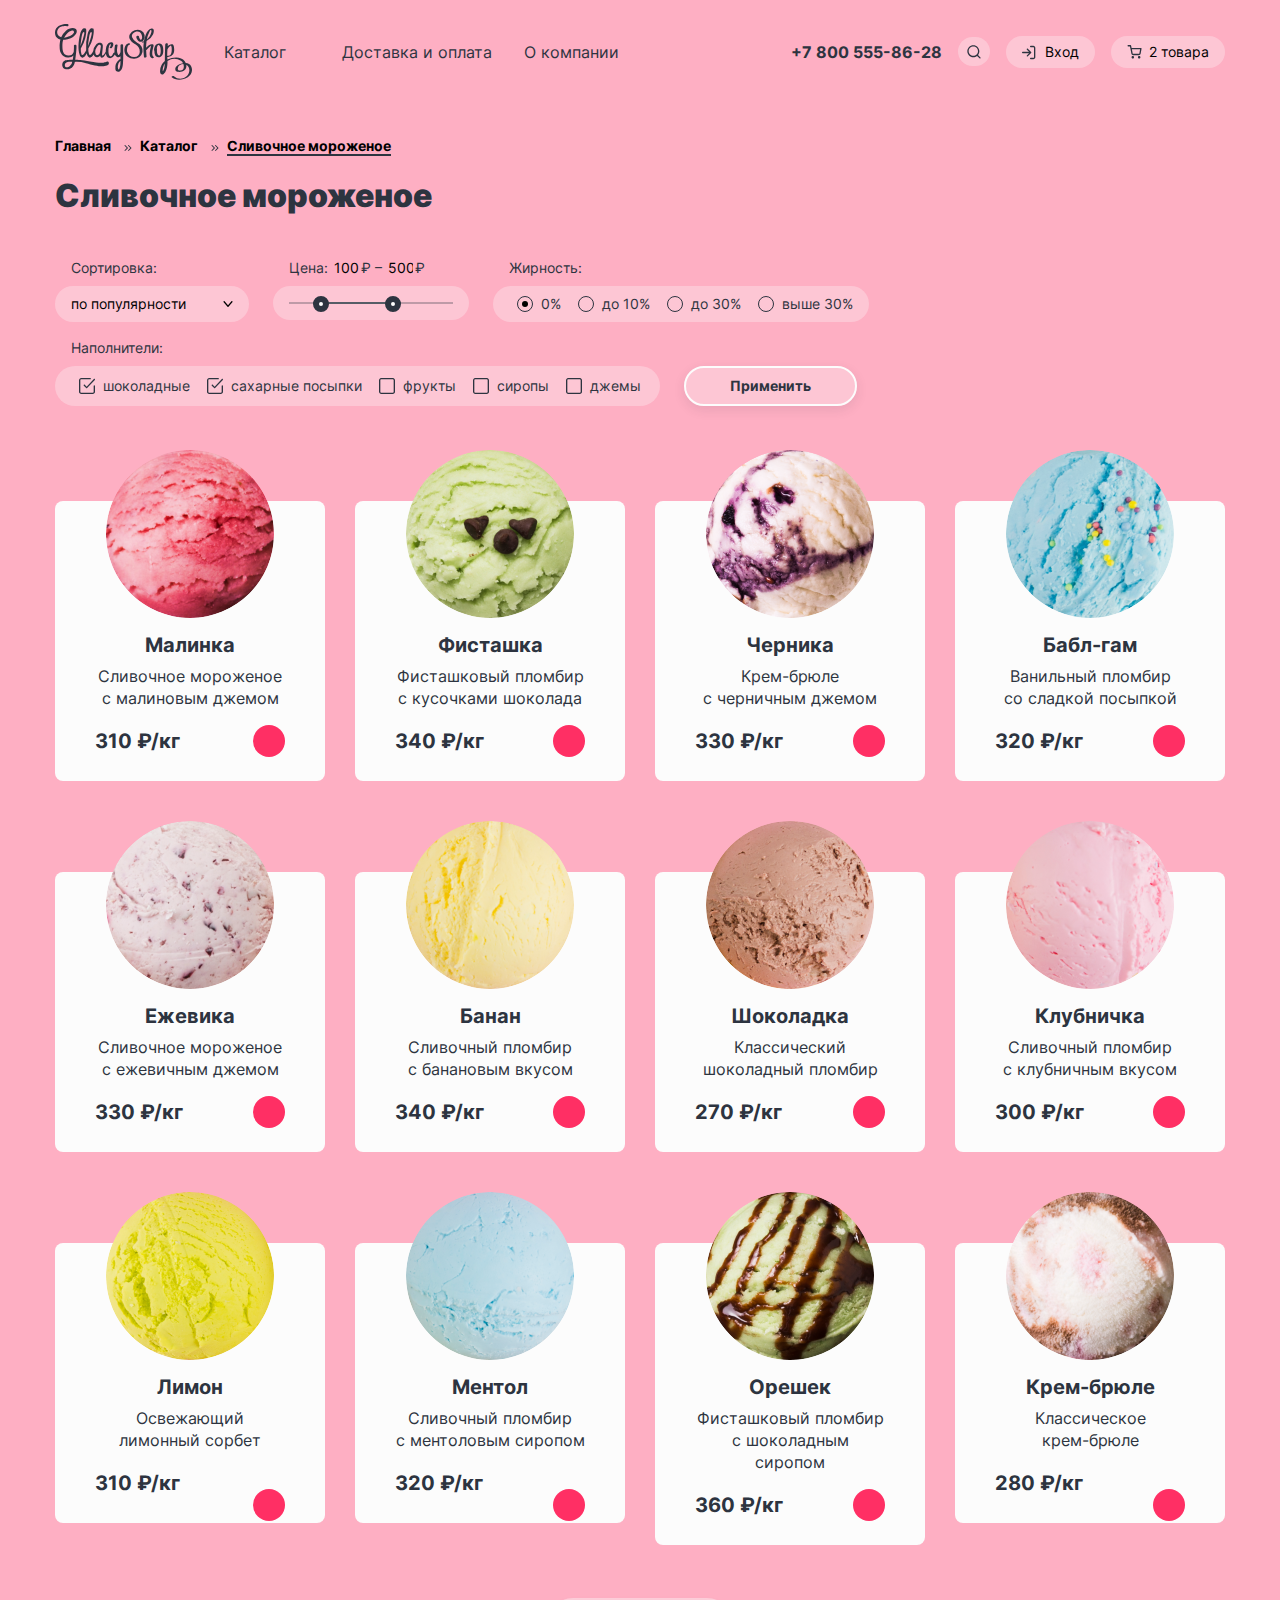
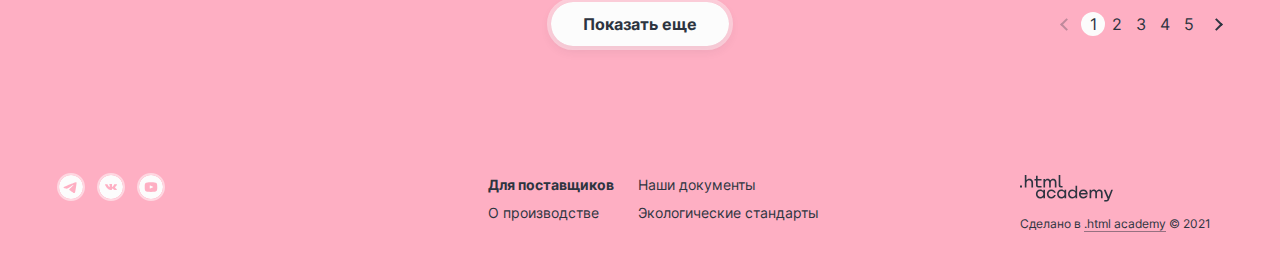
==== commit 4ab9c8ca: "На защиту" ====
--- a/creamy-ice-cream.html
+++ b/creamy-ice-cream.html
@@ -12,8 +12,6 @@
     <body>
 
         <header class="header">
-
-
             <a class="logo" href="index.html">
                 <svg role="img" aria-label="Логотип интернет-магазина Глэйси." xmlns="http://www.w3.org/2000/svg"
                     width="137" height="56" fill="no">
@@ -27,8 +25,6 @@
                         d="M108.3 26.64c0-2.95-.33-6.72-3.83-7.03-3.84-.35-5.34 3.68-5.4 6.7a.53.53 0 0 0 .32.5c0 2.82.67 6.5 4.01 6.44 3.72-.06 4.9-3.32 4.9-6.61Zm-4.45 4.9c-2.18-.9-1.98-4.66-1.84-6.48a.48.48 0 0 0-.21-.47c.27-1.79.96-4.47 2.55-3.14 1.26 1.1 1.29 3.71 1.35 5.22.05 1.06-.08 5.53-1.84 4.87h-.01ZM136.35 42.78c-1-2.58-3.2-3.58-5.6-3.69-.27-.65-.61-1.27-1.01-1.86-3.48-5.17-11.75-4.47-17.35-1.78 0-.82-.08-1.63-.11-2.45a6.49 6.49 0 0 0 5.8-2.68c1.48-2.14 1.27-5.93.68-8.32-.55-2.26-2.74-1.86-4.39-1.1-.6.28-1.16.66-1.66 1.12 0-.6.1-1.2.15-1.79.1-1.37-2.53-1.03-2.62.2-.41 5.53-.27 11.04-.4 16.57a13.2 13.2 0 0 0-4.77 10.81c0 2.03 1.72 3.58 3.56 2.13 2.57-1.98 3.36-5.93 3.71-8.94.15-1.35.2-2.7.14-4.05a12.43 12.43 0 0 1 13.54-.1 6.2 6.2 0 0 1 2.02 2.42c-1.42.26-2.8.7-4.11 1.33-1.53.73-3.79 2.47-3.68 4.4a2.69 2.69 0 0 0 2.04 2.69.8.8 0 0 0 .25.08c5.47.9 9.54-2.35 8.76-6.92 2.67 1.46 3.66 4.84 2.71 7.74-2.13 6.53-10.32 7.99-15.09 3.62-.52-.46-2.84.52-2.43.9 6.9 6.32 24.06.47 19.86-10.33Zm-26.66-1.58a13.92 13.92 0 0 1-1.02 4.6c-.22.48-.46.96-.72 1.42 0 0-.23.06-.28-.64 0-2.5.72-4.96 2.09-7.06l-.07 1.68Zm2.78-15.98a.7.7 0 0 0 .14-.15c.48-.8 1.04-1.56 1.69-2.24.47-.54 1-1 1.61-1.36.29.14.58.9.69 1.9.27 2.49.39 9.04-3.51 8.42-.3-.02-.6.04-.9.15 0-2.27.12-4.49.28-6.72Zm11.65 21.23h-.05c-1.5-.35-1.34-1.78-1.14-2.75.43-2.26 3.18-3.48 5.44-3.58 1.15 3.22.26 7.08-4.25 6.33Z" />
                 </svg>
             </a>
-
-
             <nav class="navigation">
                 <div class="catalog-wrapper">
                     <button class="navigation-item catalog" type="button">Каталог</button>
@@ -47,43 +43,33 @@
                         </li>
                         <li class="catalog-item">
                             <a class="catalog-link" href="#">Мелорин</a>
+                        </li>
                     </ul>
                 </div>
-
                 <a class="navigation-item delivery-payment" href="#">Доставка и оплата</a>
-
                 <a class="navigation-item about-company" href="#">О компании</a>
             </nav>
-
-
             <div class="user-navigation">
                 <a class="user contacts-phone" href="tel:+78005558628">+7 800 555-86-28</a>
-
                 <div class="search-wrapper">
                     <a class="user search" href="#"></a>
                     <form class="search-form hidden" action="https://echo.htmlacademy.ru/" method="get">
                         <label class="visually-hidden" for="search-label">Поиск по сайту.</label>
-                        <input class="search-input" placeholder="Поиск по сайту" type="text" name="site-search" required
-                            id="search-label">
-                        <button class="search-reset hidden" type="reset"><span class="visually-hidden">Очистить
-                                поиск</span></button>
+                        <input class="search-input" placeholder="Поиск по сайту" type="text" name="site-search" required id="search-label">
+                        <button class="search-reset hidden" type="reset"><span class="visually-hidden">Очистить поиск</span></button>
                     </form>
                 </div>
-
                 <div class="user-navigation-wrapper">
-                    <button class="user entrance" type="button"><span class="visually-hidden">Личный
-                            кабинет.</span>Вход</button>
+                    <button class="user entrance" type="button"><span class="visually-hidden">Личный кабинет.</span>Вход</button>
                     <form class="personal-account hidden" action="https://echo.htmlacademy.ru/" method="post">
                         <span>Личный кабинет</span>
                         <div class="username-wrapper">
                             <label class="visually-hidden" for="username">введите почту</label>
-                            <input class="username" id="username" name="username" required="required" type="text"
-                                placeholder="email@example.com">
+                            <input class="username" id="username" name="username" required="required" type="text" placeholder="email@example.com">
                         </div>
                         <div class="password-wrapper">
                             <label class="visually-hidden" for="password">введите пароль</label>
-                            <input class="password" id="password" name="password" required="required" type="password"
-                                placeholder="••••••">
+                            <input class="password" id="password" name="password" required="required" type="password" placeholder="••••••">
                         </div>
                         <div class="login-wrapper">
                             <button class="button-additional login" type="submit">Войти</button>
@@ -92,19 +78,17 @@
                         </div>
                     </form>
                 </div>
-
                 <div class="basket-wrapper">
-                    <!-- empty-пустая корзина --><button class="user basket " type="button"><span
-                            class="visually-hidden">Корзина
-                            покупок.</span>2 товара</button>
+                    <button class="user basket " type="button"><!-- empty-пустая корзина -->
+                        <span class="visually-hidden">Корзина покупок.</span>2 товара
+                    </button>
                     <div class="basket-popover hidden">
                         <span class="basket-head">Корзина</span>
                         <ul class="shopping-list">
                             <li class="basket-products-item raspberry">
                                 <a class="basket-products-link" href="#">Малинка<span>1 кг х 310 ₽</span></a>
                                 <span class="price"><b>310</b> ₽</span>
-                                <button class="basket-products-delete" type="button"><span
-                                        class="visually-hidden">Удалить</span></button>
+                                <button class="basket-products-delete" type="button"><span class="visually-hidden">Удалить</span></button>
                             </li>
                             <li class="basket-products-item bubble-gum">
                                 <a class="basket-products-link" href="#">Бабл-гам<span>1,5 кг х 320 ₽</span></a>
@@ -118,16 +102,11 @@
                         <span class="total-amount">Итого: <b>790</b> ₽</span>
                     </div>
                 </div>
-
-
-            </div>
-
-
+            </div>
         </header>
 
 
         <main class="creamy-ice-cream">
-
             <ul class="breadcrumbs">
                 <li class="breadcrumbs-item">
                     <a class="breadcrumbs-link" href="index.html">Главная</a>
@@ -136,16 +115,12 @@
                     <a class="breadcrumbs-link" href="#">Каталог</a>
                 </li>
                 <li class="breadcrumbs-item">
-                    <a class="breadcrumbs-link current" href="#">Сливочное мороженое</a>
+                    <a class="breadcrumbs-link current" title="Вы тут находитесь">Сливочное мороженое</a>
                 </li>
             </ul>
-
             <h1>Сливочное мороженое</h1>
-
             <form class="filters" action="https://echo.htmlacademy.ru/" method="get">
-
                 <span class="visually-hidden">фильтры:</span>
-
                 <div class="filter-group">
                     <label class="filter-title" for="sorting-by">Сортировка:</label>
                     <select class="filter-list sorting-by" name="sorting-by" id="sorting-by">
@@ -154,7 +129,6 @@
                         <option value="expensive">дорогие</option>
                     </select>
                 </div>
-
                 <fieldset class="filter-group">
                     <legend class="filter-title">Цена: <input class="range-input" type="number" value="100" name="min-price">₽ – <input class="range-input" type="number" value="500" name="max-price">₽
                     </legend>
@@ -171,87 +145,72 @@
                         </div>
                     </div>
                 </fieldset>
-
                 <fieldset class="filter-group">
                     <legend class="filter-title">Жирность:</legend>
                     <ul class="filter-list">
                         <li class="filter-item">
                             <label class="control">
-                                <input class="control-input visually-hidden" type="radio" name="fat-content" value="0%"
-                                    checked>
-                                <span class="control-mark"></span>
-                                0%
+                                <input class="control-input visually-hidden" type="radio" name="fat-content" value="0%" checked>
+                                <span class="control-mark"></span>0%
                             </label>
                         </li>
                         <li class="filter-item">
                             <label class="control">
                                 <input class="control-input visually-hidden" type="radio" name="fat-content" value="0-10%">
-                                <span class="control-mark"></span>
-                                до 10%
+                                <span class="control-mark"></span>до 10%
                             </label>
                         </li>
                         <li class="filter-item">
                             <label class="control">
                                 <input class="control-input visually-hidden" type="radio" name="fat-content" value="0-30%">
-                                <span class="control-mark"></span>
-                                до 30%
+                                <span class="control-mark"></span>до 30%
                             </label>
                         </li>
                         <li class="filter-item">
                             <label class="control">
                                 <input class="control-input visually-hidden" type="radio" name="fat-content" value="30%-100">
-                                <span class="control-mark"></span>
-                                выше 30%
+                                <span class="control-mark"></span>выше 30%
                             </label>
                         </li>
                     </ul>
                 </fieldset>
-
                 <fieldset class="filter-group">
                     <legend class="filter-title">Наполнители:</legend>
                     <ul class="filter-list fillers">
                         <li class="filter-item">
                             <label class="control">
                                 <input class="visually-hidden control-input" type="checkbox" name="fillers" value="chocolate" checked>
-                                <span class="control-mark"></span>
-                                шоколадные
+                                <span class="control-mark"></span>шоколадные
                             </label>
                         </li>
                         <li class="filter-item">
                             <label class="control">
                                 <input class="visually-hidden control-input" type="checkbox" name="fillers" value="sugar-sprinkles" checked>
-                                <span class="control-mark"></span>
-                                сахарные посыпки
+                                <span class="control-mark"></span>сахарные посыпки
                             </label>
                         </li>
                         <li class="filter-item">
                             <label class="control">
                                 <input class="visually-hidden control-input" type="checkbox" name="fillers" value="fruits">
-                                <span class="control-mark"></span>
-                                фрукты
+                                <span class="control-mark"></span>фрукты
                             </label>
                         </li>
                         <li class="filter-item">
                             <label class="control">
                                 <input class="visually-hidden control-input" type="checkbox" name="fillers" value="syrups">
-                                <span class="control-mark"></span>
-                                сиропы
+                                <span class="control-mark"></span>сиропы
                             </label>
                         </li>
                         <li class="filter-item">
                             <label class="control">
                                 <input class="control-input visually-hidden" type="checkbox" name="fillers" value="jams">
-                                <span class="control-mark"></span>
-                                джемы
+                                <span class="control-mark"></span>джемы
                             </label>
                         </li>
                     </ul>
                 </fieldset>
-
                 <button class="button-filters" type="submit">Применить</button>
-
             </form>
-
             <ul class="popular-flavors-list">
                 <li class="product-card">
                     <a class="product-card-link" href="#">
@@ -362,15 +321,14 @@
                     <button class="button-product"><span class="visually-hidden">Положить в корзину</span></button>
                 </li>
             </ul>
-
             <div class="wrap-pagination-all">
                 <button class="button-main button-pagination" type="button" name="show-more" value="show-more">Показать еще</button>
                 <div class="wrap-pagination">
-                    <a class="pagination-previous pagination-disabled"  href="#">
+                    <a class="pagination-previous pagination-disabled" title="Назад некуда уже">
                         <span class="visually-hidden">Назад</span></a>
                     <ul class="pagination">
                         <li class="pagination-item">
-                            <a class="pagination-link pagination-current"  href="#">1</a>
+                            <a class="pagination-link pagination-current" title="Текущая страница">1</a>
                         </li>
                         <li class="pagination-item">
                             <a class="pagination-link" href="#">2</a>
@@ -389,13 +347,9 @@
                         <span class="visually-hidden">Вперед</span></a>
                 </div>
             </div>
-
-
-
         </main>
 
         <footer>
-
             <div class="social-wrapper-footer">
                 <span class="visually-hidden">Мы в соц сетях</span>
                 <ul class="social-list">
@@ -416,7 +370,6 @@
                     </li>
                 </ul>
             </div>
-
             <div class="info-wrapper">
                 <span class="visually-hidden">Дополнительная информация</span>
                 <ul class="info">
@@ -426,13 +379,14 @@
                     <li><a class="info-link" href="#">Экологические стандарты</a></li>
                 </ul>
             </div>
-
             <div class="made-in">
                 <a class="logo-htmlacademy" href="https://htmlacademy.ru/">
                     <img src="images/index/logo-htmlacademy.svg" alt="Логотип HTML academy">
                 </a>
-                <span>Сделано в <a class="link-htmlacademy" href="https://htmlacademy.ru/">.html academy</a> ©
-                    2021</span>
+                <span>Сделано в <a class="link-htmlacademy" href="https://htmlacademy.ru/">.html academy</a> © 2021</span>
             </div>
 
         </footer>
+
+    </body>
+</html>
--- a/styles/styles.css
+++ b/styles/styles.css
@@ -42,9 +42,9 @@
     --extra-bright: #FF2F64;
     --bright: #FF4A78;
 
-    --special-light:#FEAFC3;
-    --special-extra-light:#FFCBD8;
-    --special-neutral:#FF7799;
+    --special-light: #FEAFC3;
+    --special-extra-light: #FFCBD8;
+    --special-neutral: #FF7799;
 
     --extra-light-icon: rgba(252, 252, 252, 0.3);
     --extra-light-hover: rgba(252, 252, 252, 0.5);
@@ -62,11 +62,6 @@
     display: flex;
     flex-direction: column;
     min-height: 100vh;
-}
-
-/**/
-*, *:before, *:after {
-    outline: solid 1px red;
 }
 
 .visually-hidden {
@@ -143,7 +138,7 @@
 
 .button-main:active {
     outline: 2px solid var(--extra-dark);
-   }
+}
 
 
 /*ХЕДЕР МЕНЮ*/
@@ -153,7 +148,8 @@
     justify-content: space-between;
     margin-top: 24px;
     z-index: 1;
-    margin-bottom: 18px;}
+    margin-bottom: 18px;
+}
 
 .logo {
     margin-right: 16px;
@@ -165,7 +161,7 @@
 }
 
 .logo[href="index.html"]:hover {
-   opacity: 60%;
+    opacity: 60%;
 }
 
 .logo[href="index.html"]:focus-visible {
@@ -355,8 +351,6 @@
 
 /*    КАТАЛОГ    */
 
-
-
 .catalog-list-wrapper {
     padding-top: 10px;
 }
@@ -455,16 +449,16 @@
 }
 
 .search-reset {
-position: absolute;
-top: 46%;
-right: 30px;
-background-image: url(../images/header/close-reset-icon.svg);
-background-repeat: no-repeat;
-width: 10px;
-height: 10px;
-padding: 0;
-border: 0;
-opacity: 40%;
+    position: absolute;
+    top: 46%;
+    right: 30px;
+    background-image: url(../images/header/close-reset-icon.svg);
+    background-repeat: no-repeat;
+    width: 10px;
+    height: 10px;
+    padding: 0;
+    border: 0;
+    opacity: 40%;
 }
 
 .search-input:not(:placeholder-shown) ~ .search-reset {
@@ -547,7 +541,7 @@
 
 .password-recovery:hover,
 .registration:hover {
-   opacity: 70%;
+    opacity: 70%;
 }
 
 .password-recovery:focus-visible,
@@ -558,7 +552,7 @@
 
 .password-recovery:active,
 .registration:active {
-   opacity: 40%;
+    opacity: 40%;
 }
 
 /*    КОРЗИНА   */
@@ -597,10 +591,10 @@
 }
 
 .basket-products-item {
-display: flex;
-align-items: center;
-min-height: 46px;
-margin-bottom: 24px;
+    display: flex;
+    align-items: center;
+    min-height: 46px;
+    margin-bottom: 24px;
 }
 
 .basket-products-link {
@@ -644,30 +638,30 @@
 }
 
 .basket-products-item.raspberry {
-background-image: url(../images/catalog/raspberry.png);
-background-repeat: no-repeat;
-background-size: 46px 46px;
+    background-image: url(../images/catalog/raspberry.png);
+    background-repeat: no-repeat;
+    background-size: 46px 46px;
 }
 
 .basket-products-item.bubble-gum {
     background-image: url(../images/catalog/bubble-gum.png);
     background-repeat: no-repeat;
     background-size: 46px 46px;
-    }
+}
 
 .basket-products-link:hover,
 .basket-products-delete:hover {
-opacity: 60%;
+    opacity: 60%;
 }
 
 .basket-products-link:focus-visible,
 .basket-products-delete:focus-visible {
-outline: 2px solid var(--extra-dark);
+    outline: 2px solid var(--extra-dark);
 }
 
 .basket-products-link:active,
 .basket-products-delete:active {
-opacity: 30%;
+    opacity: 30%;
 }
 
 /*     СЛАЙДЕР     */
@@ -685,7 +679,6 @@
     margin-bottom: 81px;
 }
 
-
 /*  СЛАЙДД   */
 
 .slider-list {
@@ -705,7 +698,7 @@
     margin-left: 70px;
 }
 
-.active-slide .slide-image{
+.active-slide .slide-image {
     margin-top: -5px;
     margin-right: 5px;
 }
@@ -734,20 +727,19 @@
 
 .previous,
 .following {
-width: 100px;
-display: flex;
-justify-content: center;
-align-items: center;
+    width: 100px;
+    display: flex;
+    justify-content: center;
+    align-items: center;
 }
 
 .slider-list .previous {
-margin-left: 56px;
+    margin-left: 56px;
 }
 
 .slider-list .following {
     margin-left: 41px
 }
-
 
 .previous .slide-description-wrapper,
 .following .slide-description-wrapper {
@@ -756,10 +748,10 @@
 
 .previous .slide-image-wrapper,
 .following .slide-image-wrapper {
-   opacity: 40%;
-   transform: scale(0.33);
-   margin: 0;
-   margin-top: 118px;
+    opacity: 40%;
+    transform: scale(0.33);
+    margin: 0;
+    margin-top: 118px;
 }
 
 .slide-title {
@@ -770,7 +762,7 @@
 
 .slide-description {
     font: 400 18px/24px Inter;
-    margin:0;
+    margin: 0;
     margin-bottom: 48px;
 }
 
@@ -806,7 +798,8 @@
 }
 
 .slider-button.previous {
-    left: 542px;}
+    left: 542px;
+}
 
 .slider-button.following {
     left: 854px;
@@ -814,20 +807,20 @@
 }
 
 .preview-button {
-width: 100px;
-height: 100px;
-border-radius: 50%;
-background-color: var(--special-extra-light);
-display: flex;
-align-items: center;
-justify-content: center;
-border: none;
-opacity: 40%;
-cursor: pointer;
+    width: 100px;
+    height: 100px;
+    border-radius: 50%;
+    background-color: var(--special-extra-light);
+    display: flex;
+    align-items: center;
+    justify-content: center;
+    border: none;
+    opacity: 40%;
+    cursor: pointer;
 }
 
 .preview-button.previous {
-margin-left: 17px;
+    margin-left: 17px;
 }
 
 .preview-button.following {
@@ -839,19 +832,18 @@
 }
 
 .preview-button:focus-visible {
-outline: none;
-opacity: 100%;
-border: 2px solid var(--extra-dark);
+    outline: none;
+    opacity: 100%;
+    border: 2px solid var(--extra-dark);
 }
 
 .preview-button:active {
-opacity: 100%;
-width: 120px;
-height: 120px;
-}
-
-
-/*     ПАГИНАЦИЯ СЛАЙДОВ        */
+    opacity: 100%;
+    width: 120px;
+    height: 120px;
+}
+
+/*       ПАГИНАЦИЯ СЛАЙДОВ        */
 
 .slider-pagination {
     display: flex;
@@ -885,6 +877,7 @@
 .slider-pagination-button-current {
     opacity: 100%;
 }
+
 .slider-pagination-button:hover {
     opacity: 100%;
 }
@@ -920,7 +913,7 @@
 }
 
 .social-item:not(:first-child) {
-margin-left: 16px;
+    margin-left: 16px;
 }
 
 .social-link {
@@ -935,7 +928,8 @@
 }
 
 .social-link:hover {
-    background-color: var(--extra-dark);}
+    background-color: var(--extra-dark);
+}
 
 .social-link:focus-visible {
     background-color: var(--extra-dark);
@@ -980,7 +974,6 @@
     text-align: center;
     margin-bottom: 54px;
 }
-
 
 .present {
     background-color: var(--special-neutral);
@@ -989,6 +982,8 @@
     width: 328px;
     padding-right: 206px;
     list-style-type: none;
+    position: relative;
+    padding-bottom: 80px;
 }
 
 .present h4 {
@@ -1004,15 +999,20 @@
 }
 
 .malinka-for-free {
-background-image: url(../images/index/malinka-for-free.png);
-background-repeat: no-repeat;
-background-position: bottom right;
+    background-image: url(../images/index/malinka-for-free.png);
+    background-repeat: no-repeat;
+    background-position: bottom right;
 }
 
 .marshmallow-for-free {
     background-image: url(../images/index/marshmallow-for-free.png);
     background-repeat: no-repeat;
     background-position: bottom right;
+}
+
+.button-main.present-button {
+    position: absolute;
+    bottom: 36px;
 }
 
 /*    КАТАЛОГ КАРТОЧКА   */
@@ -1047,7 +1047,7 @@
     width: 190px;
     padding: 40px;
     margin-top: 51px;
-    padding-top: 133px;
+    padding-top: 132px;
     padding-bottom: 27px;
 }
 
@@ -1073,7 +1073,6 @@
     right: 0;
     top: 0;
 }
-
 
 .product-card-title {
     font: 700 20px/24px Inter;
@@ -1129,7 +1128,7 @@
     background-image: url(../images/header/basket-icon.svg);
 }
 
-/*      Наши преимущества      */
+/*      ПРЕИМУЩЕСТВА      */
 
 .advantage {
     background-image: url(../images/index/waffle-background.png);
@@ -1171,19 +1170,19 @@
     background-position: left top;
 }
 
-.advantage-list li:nth-last-child(1){
-background-image: url(../images/index/thermometer-icon.svg);
-}
-
-.advantage-list li:nth-last-child(2){
+.advantage-list li:nth-last-child(1) {
+    background-image: url(../images/index/thermometer-icon.svg);
+}
+
+.advantage-list li:nth-last-child(2) {
     background-image: url(../images/index/leaf-icon.svg);
 }
 
-.advantage-list li:nth-last-child(3){
+.advantage-list li:nth-last-child(3) {
     background-image: url(../images/index/cow-icon.svg);
 }
 
-.advantage-list li:nth-last-child(4){
+.advantage-list li:nth-last-child(4) {
     background-image: url(../images/index/ice-cream-icon.svg);
 }
 
@@ -1278,10 +1277,9 @@
 }
 
 .field:focus-visible {
-outline: 2px solid var(--extra-dark);
-outline-offset: -1px;
-}
-
+    outline: 2px solid var(--extra-dark);
+    outline-offset: -1px;
+}
 
 /*      ДОСТАВКА     */
 
@@ -1347,15 +1345,15 @@
 }
 
 .form-element.date {
-width: 117px;
+    width: 117px;
 }
 
 .form-element.tel {
-width: 287px;
+    width: 287px;
 }
 
 .form-element.text {
-width: 420px;
+    width: 420px;
 }
 
 .form-element input {
@@ -1374,12 +1372,16 @@
 }
 
 .form-element input:focus-visible {
-    outline:  2px solid var(--extra-dark);
+    outline: 2px solid var(--extra-dark);
     outline-offset: -1px;
 }
 
 input[type=date]::-webkit-calendar-picker-indicator {
-   display: none;;
+    display: none;
+}
+
+input[type=date]::-moz-placeholder {
+    display: none;
 }
 
 /*       ТУЛТИПЫ       */
@@ -1402,14 +1404,14 @@
     font: 400 12px/16px Inter;
     background-color: #FCFCFC;
     border: 1px solid #B9B9B9;
-	border-radius: 1px ;
-	padding: 10px 8px;
-	position: absolute;
+    border-radius: 1px;
+    padding: 10px 8px;
+    position: absolute;
     top: -10px;
-	visibility: hidden;
-	max-width: 145px;
+    visibility: hidden;
+    max-width: 145px;
     min-width: 79px;
-	z-index: 10;
+    z-index: 10;
 }
 
 .date .tooltip {
@@ -1483,11 +1485,11 @@
 }
 
 .address .contacts-phone:hover {
-opacity: 60%;
+    opacity: 60%;
 }
 
 .address .contacts-phone:focus-visible {
-outline: 2px solid var(--extra-dark);
+    outline: 2px solid var(--extra-dark);
 }
 
 .address .contacts-phone:active {
@@ -1497,15 +1499,12 @@
 .address p {
     font: 400 14px/20px Inter;
     margin: 0;
-
-}
-
+}
 
 /*         ФУТЕР         */
 
-
 .social-wrapper-footer {
-   margin-left: 4px;
+    margin-left: 4px;
 }
 
 .info-wrapper {
@@ -1516,7 +1515,6 @@
     justify-self: end;
     margin-right: 14px;
 }
-
 
 footer {
     flex-shrink: 0;
@@ -1556,8 +1554,8 @@
 }
 
 .info-link:hover {
-opacity: 50%;
-text-decoration: revert;
+    opacity: 50%;
+    text-decoration: revert;
 }
 
 .info-link:focus-visible {
@@ -1566,7 +1564,7 @@
 }
 
 .info-link:active {
-color: #ffffff;
+    color: #ffffff;
 }
 
 .info-link.love {
@@ -1594,12 +1592,12 @@
 }
 
 .logo-htmlacademy:hover {
-opacity: 60%;
+    opacity: 60%;
 }
 
 .logo-htmlacademy:focus-visible {
-outline: 2px solid var(--extra-dark);
-outline-offset: 2px;
+    outline: 2px solid var(--extra-dark);
+    outline-offset: 2px;
 }
 
 .logo-htmlacademy:active {
@@ -1629,13 +1627,11 @@
 
 /*       МОДАЛЬНОЕ ОКНО         */
 
-
 .modal-feedback-container {
     position: fixed;
     top: 0;
     left: 0;
-    display: none;
-    /* ВКЛ / ВЫКЛ */
+    display: none; /* ВКЛ / ВЫКЛ */
     width: 100%;
     height: 100%;
     background-color: rgba(45, 52, 64, 0.7);
@@ -1689,6 +1685,7 @@
     margin-bottom: 32px;
     display: block;
 }
+
 .modal-form {
     display: flex;
     flex-direction: column;
@@ -1723,7 +1720,7 @@
     margin-left: auto;
 }
 
-/*       СЛИВОЧНОЕ МОРОЖЕННОЕ        */
+/*       СТРАНИЦА СЛИВОЧНОЕ МОРОЖЕННОЕ       */
 
 .creamy-ice-cream {
     margin-top: 29px;
@@ -1811,6 +1808,7 @@
     margin: 0;
     border: none;
     font: 400 14px/20px inter;
+    position: relative;
 }
 
 .filter-list.fillers {
@@ -1819,11 +1817,20 @@
 }
 
 .filter-list.sorting-by {
-appearance: none;
-background-image: url(../images/catalog/select-control.svg);
-background-repeat: no-repeat;
-background-position: center right 16px;
-padding-right: 63px;
+    appearance: none;
+    background-image: url(../images/catalog/select-control.svg);
+    background-repeat: no-repeat;
+    background-position: center right 16px;
+    padding-right: 63px;
+}
+
+.filter-list.sorting-by:hover {
+    background-color: rgba(252, 252, 252, 0.5);
+}
+
+.filter-list.sorting-by:focus-visible {
+    background-color: rgba(252, 252, 252, 0.4);
+    outline: 2px solid var(--extra-light);
 }
 
 .filter-item {
@@ -1855,6 +1862,21 @@
     align-self: flex-end;
 }
 
+.button-filters:hover {
+    background-color: var(--extra-light);
+    border: 2px solid rgba(252, 252, 252, 0.3);
+}
+
+.button-filters:focus-visible {
+    border: 2px solid var(--extra-dark);
+    outline: none;
+}
+
+.button-filters:active {
+    background-color: var(--extra-light-hover);
+    border: 2px solid var(--extra-light-hover);
+}
+
 /*  ФИЛЬТРЫ КРУТИЛКА  */
 
 .range-scale {
@@ -1887,26 +1909,19 @@
 }
 
 .range-toggle:hover {
-    background-color: #DCDCDC;
+    background: var(--extra-dark);
+    border: 6px solid #ffffff;
+}
+
+.range-toggle:focus {
+    background: var(--extra-dark);
+    border: 6px solid #ffffff;
+    outline: 2px solid var(--extra-dark);
 }
 
 .range-toggle:active {
-    background-color: #000000;
-}
-
-.range-toggle:focus {
-    outline: none;
-}
-
-.range-toggle:focus-visible::before {
-    content: "";
-    width: 20px;
-    height: 20px;
-    border: 2px solid #AF4FFF;
-    display: block;
-    position: absolute;
-    top: -5px;
-    left: -5px;
+    background: var(--extra-dark);
+    border: 6px solid var(--extra-dark);
 }
 
 .toggle-min {
@@ -1935,7 +1950,6 @@
     border: none;
     appearance: textfield;
     margin: 0;
-
 }
 
 .range-input::-webkit-outer-spin-button,
@@ -1945,7 +1959,8 @@
 }
 
 .range-input:focus-visible {
-    outline: 2px solid #AF4FFF;
+    outline: 2px solid var(--extra-dark);
+    outline-offset: 1px;
 }
 
 .control-input[type="checkbox"]:not(:checked) + .control-mark::before {
@@ -1953,6 +1968,16 @@
     position: absolute;
     left: 8px;
     top: 2px;
+    height: 16px;
+}
+
+.control-input[type="checkbox"]:not(:checked):hover + .control-mark::before {
+    content: url(../images/catalog/checkbox/checkbox-hover.svg);
+}
+
+.control-input[type="checkbox"]:not(:checked):focus-visible + .control-mark::before {
+    outline: 2px solid var(--extra-dark);
+    outline-offset: 2px;
 }
 
 .control-input[type="checkbox"]:checked + .control-mark::before {
@@ -1960,6 +1985,21 @@
     position: absolute;
     left: 8px;
     top: 2px;
+    height: 16px;
+}
+
+.control-input[type="checkbox"]:checked:hover + .control-mark::before {
+    content: url(../images/catalog/checkbox/checkbox-checked-hover.svg);
+}
+
+.control-input[type="checkbox"]:checked:focus-visible + .control-mark::before {
+    outline: 2px solid var(--extra-dark);
+    outline-offset: 2px;
+}
+
+.control-input[type="checkbox"]:checked:focus-visible + .control-mark::before {
+    outline: 2px solid var(--extra-dark);
+    outline-offset: 2px;
 }
 
 .control-input[type="radio"]:not(:checked) + .control-mark::before {
@@ -1973,6 +2013,15 @@
     top: 2px;
 }
 
+.control-input[type="radio"]:not(:checked):hover + .control-mark::before {
+    border: 1px solid var(--extra-light);
+}
+
+.control-input[type="radio"]:checked:focus-visible + .control-mark::before {
+    outline: 2px solid var(--extra-dark);
+    outline-offset: 2px;
+}
+
 .control-input[type="radio"]:checked + .control-mark::before {
     content: "";
     width: 14px;
@@ -1995,6 +2044,14 @@
     top: 7px;
 }
 
+.control-input[type="radio"]:checked:hover + .control-mark::before {
+    border: 1px solid var(--extra-light);
+}
+
+.control-input[type="radio"]:checked:hover + .control-mark::after {
+    background-color: var(--extra-light);
+}
+
 /*     ПАГИНАЦИЯ      */
 
 .wrap-pagination-all {
@@ -2047,6 +2104,28 @@
     display: flex;
     justify-content: center;
     align-items: center;
+    border-radius: 50%;
+}
+
+.pagination-previous:hover,
+.pagination-link:hover,
+.pagination-next:hover {
+    background-color: var(--extra-light-hover);
+}
+
+.pagination-previous:focus-visible,
+.pagination-link:focus-visible,
+.pagination-next:focus-visible {
+    background-color: var(--extra-light-hover);
+    outline: 1px solid var(--extra-dark);
+    outline-offset: -1px;
+}
+
+.pagination-previous:active,
+.pagination-link:active,
+.pagination-next:active {
+    background-color: var(--extra-light-hover);
+    outline: 1px solid var(--extra-light);
 }
 
 .pagination-previous::before {
@@ -2060,7 +2139,7 @@
 }
 
 .pagination-previous.pagination-disabled::before {
-opacity: 30%;
+    opacity: 30%;
 }
 
 .pagination-next::before {
@@ -2073,9 +2152,8 @@
     margin-right: -6px;
 }
 
-
-
-
-.hidden {  /*     В КОНЦЕ      */
+/*     В КОНЦЕ      */
+
+.hidden {
     display: none;
 }
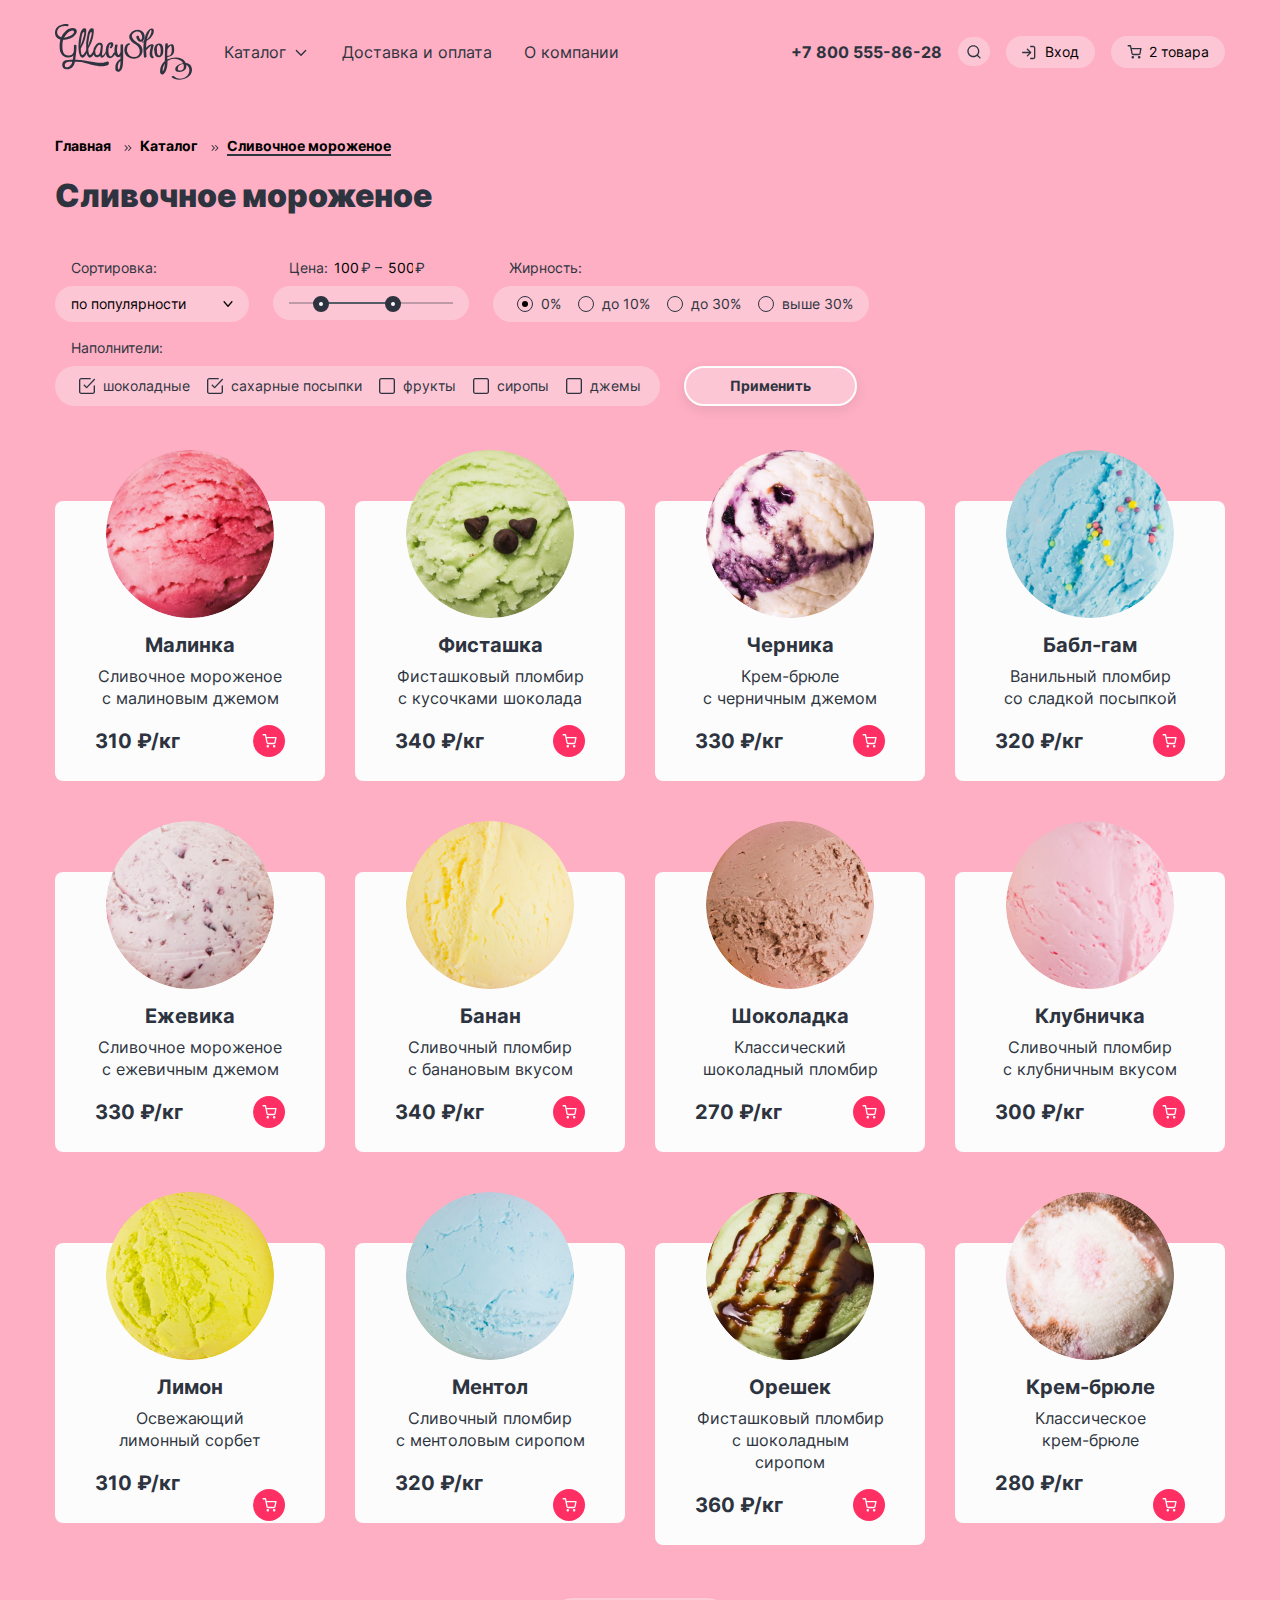
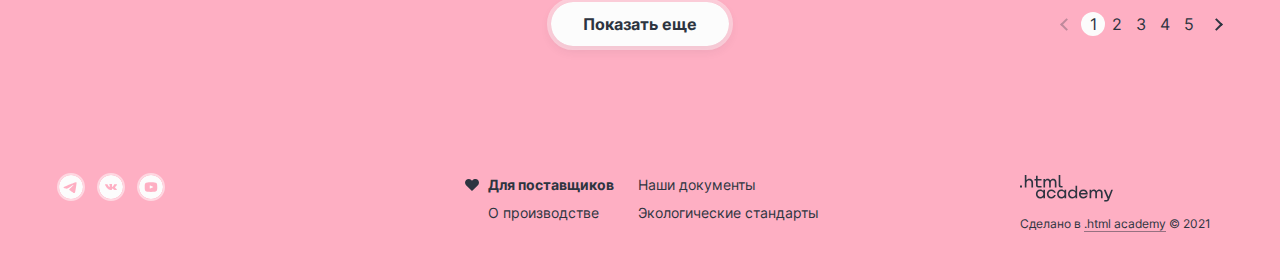
==== commit 734bef74: "Merge pull request #2 from DmitryVitriol/master" ====
--- a/creamy-ice-cream.html
+++ b/creamy-ice-cream.html
@@ -349,7 +349,7 @@
             </div>
         </main>
 
-        <footer>
+        <footer class="footer">
             <div class="social-wrapper-footer">
                 <span class="visually-hidden">Мы в соц сетях</span>
                 <ul class="social-list">
@@ -381,7 +381,7 @@
             </div>
             <div class="made-in">
                 <a class="logo-htmlacademy" href="https://htmlacademy.ru/">
-                    <img src="images/index/logo-htmlacademy.svg" alt="Логотип HTML academy">
+                    <img src="images/index/logo-htmlacademy.svg" alt="Логотип HTML academy"  width="93" height="27">
                 </a>
                 <span>Сделано в <a class="link-htmlacademy" href="https://htmlacademy.ru/">.html academy</a> © 2021</span>
             </div>
--- a/styles/styles.css
+++ b/styles/styles.css
@@ -1516,7 +1516,7 @@
     margin-right: 14px;
 }
 
-footer {
+.footer {
     flex-shrink: 0;
     display: grid;
     grid-template-columns: repeat(3, auto);
@@ -1724,6 +1724,7 @@
 
 .creamy-ice-cream {
     margin-top: 29px;
+    flex: 1;
 }
 
 /*       ХЛЕБОКРОШКИ        */
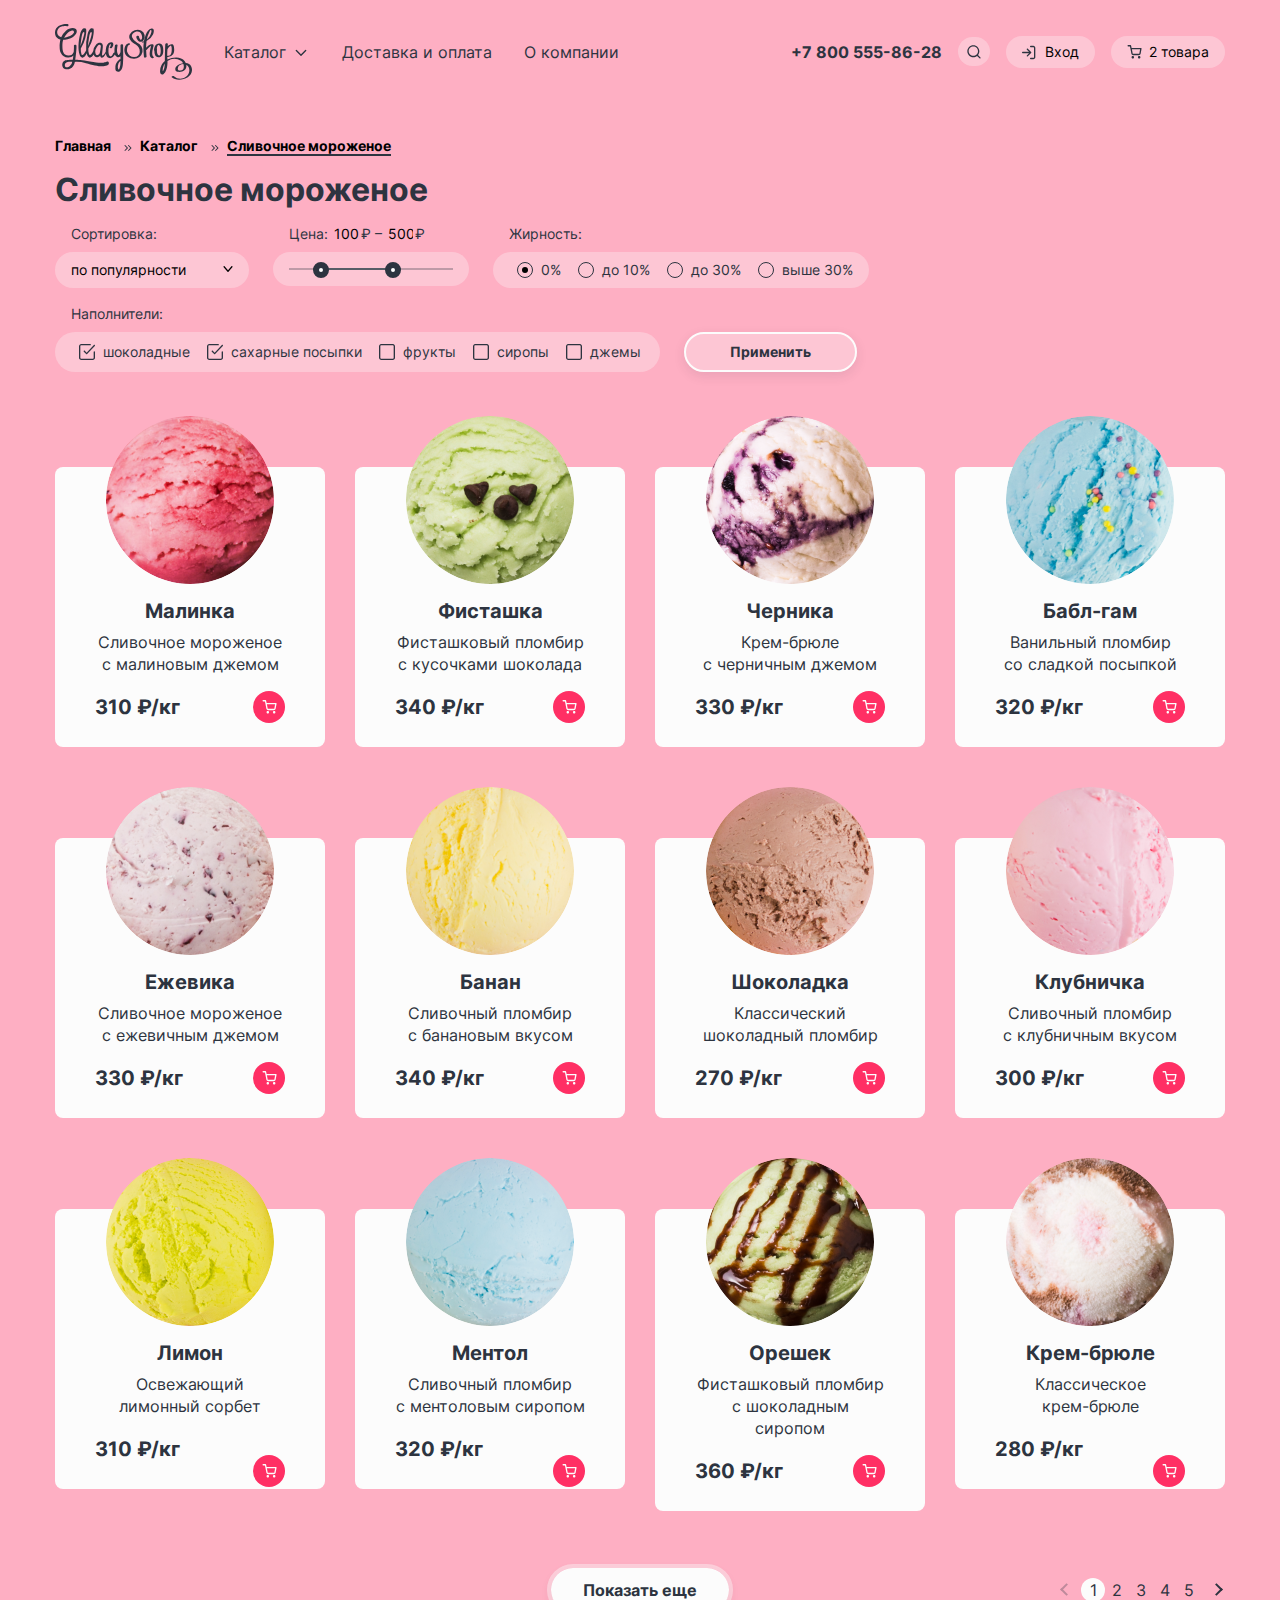
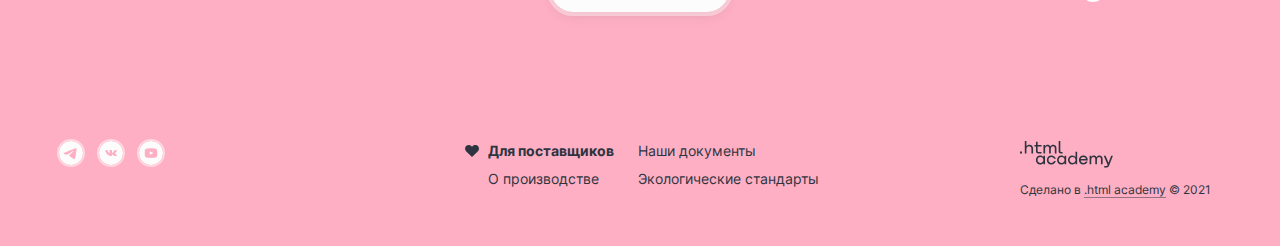
==== commit 6aafcf30: "Merge pull request #4 from DmitryVitriol/master" ====
--- a/creamy-ice-cream.html
+++ b/creamy-ice-cream.html
@@ -1,392 +1,389 @@
 <!DOCTYPE html>
 <html lang="ru">
 
-    <head>
-        <meta charset="utf-8">
-        <title>HTML Academy: Глейси</title>
-        <link rel="stylesheet" href="styles/styles.css">
-        <link rel="icon" href="favicon.ico">
-        <link rel="icon" type="image/png" href="./images/favicon.png">
-    </head>
-
-    <body>
-
-        <header class="header">
-            <a class="logo" href="index.html">
-                <svg role="img" aria-label="Логотип интернет-магазина Глэйси." xmlns="http://www.w3.org/2000/svg"
-                    width="137" height="56" fill="no">
-                    <path fill="#2D3440"
-                        d="M52.79 37.57a3.45 3.45 0 0 0-1.91.33s-2.68 2.24-15.89-.34c-9.71-1.9-14.76-1.71-14.76-1.71s1.63-11.18 1.18-14.31a.9.9 0 0 0-.93-.81c-.97 0-1.56.37-1.56.89.08 2.11 0 4.23-.22 6.33a5.36 5.36 0 0 1-5.5 3.5c-4.23-.29-5.12-3.35-5.5-5.43-.36-2.08-.58-7.9.53-10.29 0 0 6.38.23 10.39-3.2 4-3.44 3.75-6.4 1.86-7.68-1.9-1.27-6.34-1.05-9.75 2.08A17.33 17.33 0 0 0 6.2 13.2s-5-1.08-3.86-6.34c1.22-5.49 8.69-4.84 8.69-4.84 1.56.3 1.63.44 2.15-.08.51-.51.89-1.86-1.56-1.94C9.17-.08 1.82 1.14.42 6.04c-1.5 5.21 1.27 8.94 5 9.52 0 0-2.04 9.04.48 13.5a7.95 7.95 0 0 0 7.66 4.4c1.47 0 4.07-.81 4.8-2 0 0-.34 3.2-.63 4.36 0 0-6.18-.08-8.12.9-3.28 1.74-2.6 5.83-1.33 7.28 1.07 1.23 4.28 1.9 6.6.8a8.86 8.86 0 0 0 4.95-6.89c3.76-.19 7.52.22 11.15 1.22 5.5 1.65 13.15 3.18 15.44 3.18 2.3 0 7.13-.66 7.42-2.58.16-1.27-.31-1.93-1.05-2.16ZM14.12 7.67s2.92-2.23 4.32-.83a1.93 1.93 0 0 1 .08 2.52c-.59.77-2.14 3.2-9.5 4.4 0 0 2.32-4.07 5.1-6.08Zm.24 34.8s-4.03 2.21-4.45-.78a2.83 2.83 0 0 1 1.46-3.23c.7-.35 1.66-.79 5.86-.64a5.67 5.67 0 0 1-2.87 4.66Z" />
-                    <path fill="#2D3440"
-                        d="M65.51 21.23V27.38c-.07.81-.33 1.59-.76 2.27-.27.5-.63.94-1.05 1.32-.47.4-.79-.51-.96-.9-1.24-2.6-.64-6.09-.16-8.82.22-1.3-2.42-.96-2.62.2-.48 2.32-.65 4.7-.5 7.07a1.66 1.66 0 0 0-1.18.66c-.46.97-1.79 4.2-3.41 2.91-1.18-.9-1.3-3.34-1.43-4.71-.14-1.9.1-3.8.73-5.6-.05.15 1.02-2.53 1.49-1.53a3.26 3.26 0 0 1-.55 2.8c-1.4 1.06.78 1.5 1.62.85 1.6-1.2 2.68-5.1-.06-5.57-3.09-.52-4.84 2.61-5.5 5.1-.34 1.42-.49 2.9-.44 4.36-.42.75-1.87 3.17-2.71 3.58-1 .52-.98-.2-.95-.67.04-.47.48-4.6.73-7.4.2-1.1.05-2.25-.45-3.26-.38-.78-3.56-2.53-6.36.75a10.66 10.66 0 0 0-2.74 6.26l-.63 1.21c-1.34 2.46-3.02 3.5-3.62 1.8-.6-1.79-.82-3.67-.66-5.54A34.51 34.51 0 0 0 37.84 14c1.34-5.96 1.09-8.92.37-9.42-.73-.5-3.79-1.73-5.63 5.6a47.93 47.93 0 0 0-1.42 15.98c-.28.61-.64 1.34-1.1 2.17-1.33 2.46-3 3.5-3.6 1.8-.6-1.79-.81-3.67-.64-5.54a34.51 34.51 0 0 0 4.5-10.51c1.39-6.04 1.11-9 .39-9.5-.72-.5-3.79-1.73-5.62 5.6-1.83 7.32-2.2 15.3-.45 20.67 0 0 .97 3.02 2.77 2.8 1.48-.2 3.25-1.66 4.3-4.4.11.54.26 1.08.43 1.6 0 0 .96 3.02 2.76 2.8 1.22-.15 2.67-1.18 3.69-3.06.63 1.64 2 2.99 3.75 2.68 2.37-.43 2.86-1.72 2.86-1.72s-.04 2.12 1.48 2.12c1.36 0 2.43-.8 3.5-2.82l.7-1.33c.3 1.93 1.1 3.64 2.67 4.32 2.67 1.17 5-1.04 6.37-3.22a3.86 3.86 0 0 0 2.2 2.34 3.32 3.32 0 0 0 3.36-.83v3.14c-.49-.02-.97.11-1.38.38a10.47 10.47 0 0 0-3.73 9.4 2.9 2.9 0 0 0 2.83 2.67c.47 0 .94-.1 1.36-.33 2.76-1.2 3.18-5.36 3.41-7.9.56-6.11.13-12.47.13-18.6 0-1.12-2.59-.6-2.59.33ZM26.93 11.2c.62-2.37 1.19-3.32 1.78-3.32.6 0 .83.64.41 2.68a52.6 52.6 0 0 1-3.64 11.4s.84-8.38 1.45-10.76Zm7.5 0c.61-2.37 1.18-3.32 1.74-3.32.55 0 .83.64.41 2.68-.41 2.05-1.78 7.71-3.64 11.4 0 0 .9-8.38 1.49-10.76Zm11.45 11.15c-.07.52-.4 3.84-.89 5.63-.48 1.79-.81 2.42-2.25 3.04-1.44.61-2.17-1.27-2.17-1.27-1.03-2.86.34-5.37 1.48-7.09 1.14-1.71 2.3-1.86 2.95-1.78a1.2 1.2 0 0 1 .88 1.47Zm19.56 16.1c.06 2.4-.42 4.79-1.4 6.98-.63.13-.9-.1-1.1-1.1a9.63 9.63 0 0 1 0-2.91 8.06 8.06 0 0 1 2.47-4.6c.04.56.04 1.1.03 1.63ZM82.18 18.7a9.59 9.59 0 0 1-5.08-5.37c-1.14-3.42 2.6-5.94 5.58-5.79 2.98.15 4.58 3.24 4.45 6-.05.98-.66 3.18-1.87 2.03a5.7 5.7 0 0 1-1.39-3.24c-.17-1.08-2.76-.44-2.58.7.52 3.27 4.03 6.87 7.04 3.45A6.59 6.59 0 0 0 86 6.43a9.08 9.08 0 0 0-11.15 3.88c-2.43 4.33 2.44 8.57 5.9 10.12C86.3 23.41 86.5 33 79.13 33.06a7.4 7.4 0 0 1-6.85-5.02c-.5-1.5-.25-6.75 1.78-7.15 1.61-.32 1.18-1.8-.4-1.52-3.3.65-4.52 4.93-4.2 7.93.52 4.77 4.97 7.45 9.46 7.41a8.5 8.5 0 0 0 8.58-6.75 8.4 8.4 0 0 0-5.32-9.26Z" />
-                    <path fill="#2D3440"
-                        d="M98.73 32.9c-2.54-1.39-1.09-6.76-.7-8.83.24-1.33 1.37-3.39-.44-3.85-2.13-.51-4.66 1.52-6.49 3.46 0-2.24.17-4.48.5-6.7a13.9 13.9 0 0 0 6.39-6.6c1.16-2.33 1.72-7.16-2.2-5.74-3.55 1.25-4.77 5.36-5.89 8.66a26.93 26.93 0 0 0-.97 3.91c-.35.15-.72.28-1.08.4-1.48.46-1.29 1.25.2.79l.73-.23c-.71 5.01-.23 10.27.22 15.2 0 .48 2.67 0 2.58-.7-.2-2.2-.37-4.4-.44-6.58.22-.06.4-.18.56-.35a20.1 20.1 0 0 1 3.56-3.51l.41-.3c.6-.48.71-.49.34 0-.14.85-.32 1.7-.55 2.52-.5 2.69-1.9 7.96 1.2 9.65.66.34 3.06-.67 2.07-1.2Zm-5.78-21.56c.27-.8.64-1.58.98-2.35.42-.96 1.54-4.26 2.35-2.68.65 1.26-.38 3.33-.83 4.53a10.63 10.63 0 0 1-3.56 4.74c.26-1.43.61-2.85 1.06-4.24Z" />
-                    <path fill="#2D3440"
-                        d="M108.3 26.64c0-2.95-.33-6.72-3.83-7.03-3.84-.35-5.34 3.68-5.4 6.7a.53.53 0 0 0 .32.5c0 2.82.67 6.5 4.01 6.44 3.72-.06 4.9-3.32 4.9-6.61Zm-4.45 4.9c-2.18-.9-1.98-4.66-1.84-6.48a.48.48 0 0 0-.21-.47c.27-1.79.96-4.47 2.55-3.14 1.26 1.1 1.29 3.71 1.35 5.22.05 1.06-.08 5.53-1.84 4.87h-.01ZM136.35 42.78c-1-2.58-3.2-3.58-5.6-3.69-.27-.65-.61-1.27-1.01-1.86-3.48-5.17-11.75-4.47-17.35-1.78 0-.82-.08-1.63-.11-2.45a6.49 6.49 0 0 0 5.8-2.68c1.48-2.14 1.27-5.93.68-8.32-.55-2.26-2.74-1.86-4.39-1.1-.6.28-1.16.66-1.66 1.12 0-.6.1-1.2.15-1.79.1-1.37-2.53-1.03-2.62.2-.41 5.53-.27 11.04-.4 16.57a13.2 13.2 0 0 0-4.77 10.81c0 2.03 1.72 3.58 3.56 2.13 2.57-1.98 3.36-5.93 3.71-8.94.15-1.35.2-2.7.14-4.05a12.43 12.43 0 0 1 13.54-.1 6.2 6.2 0 0 1 2.02 2.42c-1.42.26-2.8.7-4.11 1.33-1.53.73-3.79 2.47-3.68 4.4a2.69 2.69 0 0 0 2.04 2.69.8.8 0 0 0 .25.08c5.47.9 9.54-2.35 8.76-6.92 2.67 1.46 3.66 4.84 2.71 7.74-2.13 6.53-10.32 7.99-15.09 3.62-.52-.46-2.84.52-2.43.9 6.9 6.32 24.06.47 19.86-10.33Zm-26.66-1.58a13.92 13.92 0 0 1-1.02 4.6c-.22.48-.46.96-.72 1.42 0 0-.23.06-.28-.64 0-2.5.72-4.96 2.09-7.06l-.07 1.68Zm2.78-15.98a.7.7 0 0 0 .14-.15c.48-.8 1.04-1.56 1.69-2.24.47-.54 1-1 1.61-1.36.29.14.58.9.69 1.9.27 2.49.39 9.04-3.51 8.42-.3-.02-.6.04-.9.15 0-2.27.12-4.49.28-6.72Zm11.65 21.23h-.05c-1.5-.35-1.34-1.78-1.14-2.75.43-2.26 3.18-3.48 5.44-3.58 1.15 3.22.26 7.08-4.25 6.33Z" />
-                </svg>
+  <head>
+    <meta charset="utf-8">
+    <title>HTML Academy: Глейси</title>
+    <link rel="stylesheet" href="styles/styles.css">
+    <link rel="icon" href="favicon.ico">
+    <link rel="icon" type="image/png" href="./images/favicon.png">
+  </head>
+
+  <body>
+
+    <header class="header">
+      <a class="logo" href="index.html">
+        <svg role="img" aria-label="Логотип интернет-магазина Глэйси." xmlns="http://www.w3.org/2000/svg" width="137" height="56" fill="no">
+          <path fill="#2D3440" d="M52.79 37.57a3.45 3.45 0 0 0-1.91.33s-2.68 2.24-15.89-.34c-9.71-1.9-14.76-1.71-14.76-1.71s1.63-11.18 1.18-14.31a.9.9 0 0 0-.93-.81c-.97 0-1.56.37-1.56.89.08 2.11 0 4.23-.22 6.33a5.36 5.36 0 0 1-5.5 3.5c-4.23-.29-5.12-3.35-5.5-5.43-.36-2.08-.58-7.9.53-10.29 0 0 6.38.23 10.39-3.2 4-3.44 3.75-6.4 1.86-7.68-1.9-1.27-6.34-1.05-9.75 2.08A17.33 17.33 0 0 0 6.2 13.2s-5-1.08-3.86-6.34c1.22-5.49 8.69-4.84 8.69-4.84 1.56.3 1.63.44 2.15-.08.51-.51.89-1.86-1.56-1.94C9.17-.08 1.82 1.14.42 6.04c-1.5 5.21 1.27 8.94 5 9.52 0 0-2.04 9.04.48 13.5a7.95 7.95 0 0 0 7.66 4.4c1.47 0 4.07-.81 4.8-2 0 0-.34 3.2-.63 4.36 0 0-6.18-.08-8.12.9-3.28 1.74-2.6 5.83-1.33 7.28 1.07 1.23 4.28 1.9 6.6.8a8.86 8.86 0 0 0 4.95-6.89c3.76-.19 7.52.22 11.15 1.22 5.5 1.65 13.15 3.18 15.44 3.18 2.3 0 7.13-.66 7.42-2.58.16-1.27-.31-1.93-1.05-2.16ZM14.12 7.67s2.92-2.23 4.32-.83a1.93 1.93 0 0 1 .08 2.52c-.59.77-2.14 3.2-9.5 4.4 0 0 2.32-4.07 5.1-6.08Zm.24 34.8s-4.03 2.21-4.45-.78a2.83 2.83 0 0 1 1.46-3.23c.7-.35 1.66-.79 5.86-.64a5.67 5.67 0 0 1-2.87 4.66Z" />
+          <path fill="#2D3440" d="M65.51 21.23V27.38c-.07.81-.33 1.59-.76 2.27-.27.5-.63.94-1.05 1.32-.47.4-.79-.51-.96-.9-1.24-2.6-.64-6.09-.16-8.82.22-1.3-2.42-.96-2.62.2-.48 2.32-.65 4.7-.5 7.07a1.66 1.66 0 0 0-1.18.66c-.46.97-1.79 4.2-3.41 2.91-1.18-.9-1.3-3.34-1.43-4.71-.14-1.9.1-3.8.73-5.6-.05.15 1.02-2.53 1.49-1.53a3.26 3.26 0 0 1-.55 2.8c-1.4 1.06.78 1.5 1.62.85 1.6-1.2 2.68-5.1-.06-5.57-3.09-.52-4.84 2.61-5.5 5.1-.34 1.42-.49 2.9-.44 4.36-.42.75-1.87 3.17-2.71 3.58-1 .52-.98-.2-.95-.67.04-.47.48-4.6.73-7.4.2-1.1.05-2.25-.45-3.26-.38-.78-3.56-2.53-6.36.75a10.66 10.66 0 0 0-2.74 6.26l-.63 1.21c-1.34 2.46-3.02 3.5-3.62 1.8-.6-1.79-.82-3.67-.66-5.54A34.51 34.51 0 0 0 37.84 14c1.34-5.96 1.09-8.92.37-9.42-.73-.5-3.79-1.73-5.63 5.6a47.93 47.93 0 0 0-1.42 15.98c-.28.61-.64 1.34-1.1 2.17-1.33 2.46-3 3.5-3.6 1.8-.6-1.79-.81-3.67-.64-5.54a34.51 34.51 0 0 0 4.5-10.51c1.39-6.04 1.11-9 .39-9.5-.72-.5-3.79-1.73-5.62 5.6-1.83 7.32-2.2 15.3-.45 20.67 0 0 .97 3.02 2.77 2.8 1.48-.2 3.25-1.66 4.3-4.4.11.54.26 1.08.43 1.6 0 0 .96 3.02 2.76 2.8 1.22-.15 2.67-1.18 3.69-3.06.63 1.64 2 2.99 3.75 2.68 2.37-.43 2.86-1.72 2.86-1.72s-.04 2.12 1.48 2.12c1.36 0 2.43-.8 3.5-2.82l.7-1.33c.3 1.93 1.1 3.64 2.67 4.32 2.67 1.17 5-1.04 6.37-3.22a3.86 3.86 0 0 0 2.2 2.34 3.32 3.32 0 0 0 3.36-.83v3.14c-.49-.02-.97.11-1.38.38a10.47 10.47 0 0 0-3.73 9.4 2.9 2.9 0 0 0 2.83 2.67c.47 0 .94-.1 1.36-.33 2.76-1.2 3.18-5.36 3.41-7.9.56-6.11.13-12.47.13-18.6 0-1.12-2.59-.6-2.59.33ZM26.93 11.2c.62-2.37 1.19-3.32 1.78-3.32.6 0 .83.64.41 2.68a52.6 52.6 0 0 1-3.64 11.4s.84-8.38 1.45-10.76Zm7.5 0c.61-2.37 1.18-3.32 1.74-3.32.55 0 .83.64.41 2.68-.41 2.05-1.78 7.71-3.64 11.4 0 0 .9-8.38 1.49-10.76Zm11.45 11.15c-.07.52-.4 3.84-.89 5.63-.48 1.79-.81 2.42-2.25 3.04-1.44.61-2.17-1.27-2.17-1.27-1.03-2.86.34-5.37 1.48-7.09 1.14-1.71 2.3-1.86 2.95-1.78a1.2 1.2 0 0 1 .88 1.47Zm19.56 16.1c.06 2.4-.42 4.79-1.4 6.98-.63.13-.9-.1-1.1-1.1a9.63 9.63 0 0 1 0-2.91 8.06 8.06 0 0 1 2.47-4.6c.04.56.04 1.1.03 1.63ZM82.18 18.7a9.59 9.59 0 0 1-5.08-5.37c-1.14-3.42 2.6-5.94 5.58-5.79 2.98.15 4.58 3.24 4.45 6-.05.98-.66 3.18-1.87 2.03a5.7 5.7 0 0 1-1.39-3.24c-.17-1.08-2.76-.44-2.58.7.52 3.27 4.03 6.87 7.04 3.45A6.59 6.59 0 0 0 86 6.43a9.08 9.08 0 0 0-11.15 3.88c-2.43 4.33 2.44 8.57 5.9 10.12C86.3 23.41 86.5 33 79.13 33.06a7.4 7.4 0 0 1-6.85-5.02c-.5-1.5-.25-6.75 1.78-7.15 1.61-.32 1.18-1.8-.4-1.52-3.3.65-4.52 4.93-4.2 7.93.52 4.77 4.97 7.45 9.46 7.41a8.5 8.5 0 0 0 8.58-6.75 8.4 8.4 0 0 0-5.32-9.26Z" />
+          <path fill="#2D3440" d="M98.73 32.9c-2.54-1.39-1.09-6.76-.7-8.83.24-1.33 1.37-3.39-.44-3.85-2.13-.51-4.66 1.52-6.49 3.46 0-2.24.17-4.48.5-6.7a13.9 13.9 0 0 0 6.39-6.6c1.16-2.33 1.72-7.16-2.2-5.74-3.55 1.25-4.77 5.36-5.89 8.66a26.93 26.93 0 0 0-.97 3.91c-.35.15-.72.28-1.08.4-1.48.46-1.29 1.25.2.79l.73-.23c-.71 5.01-.23 10.27.22 15.2 0 .48 2.67 0 2.58-.7-.2-2.2-.37-4.4-.44-6.58.22-.06.4-.18.56-.35a20.1 20.1 0 0 1 3.56-3.51l.41-.3c.6-.48.71-.49.34 0-.14.85-.32 1.7-.55 2.52-.5 2.69-1.9 7.96 1.2 9.65.66.34 3.06-.67 2.07-1.2Zm-5.78-21.56c.27-.8.64-1.58.98-2.35.42-.96 1.54-4.26 2.35-2.68.65 1.26-.38 3.33-.83 4.53a10.63 10.63 0 0 1-3.56 4.74c.26-1.43.61-2.85 1.06-4.24Z" />
+          <path fill="#2D3440" d="M108.3 26.64c0-2.95-.33-6.72-3.83-7.03-3.84-.35-5.34 3.68-5.4 6.7a.53.53 0 0 0 .32.5c0 2.82.67 6.5 4.01 6.44 3.72-.06 4.9-3.32 4.9-6.61Zm-4.45 4.9c-2.18-.9-1.98-4.66-1.84-6.48a.48.48 0 0 0-.21-.47c.27-1.79.96-4.47 2.55-3.14 1.26 1.1 1.29 3.71 1.35 5.22.05 1.06-.08 5.53-1.84 4.87h-.01ZM136.35 42.78c-1-2.58-3.2-3.58-5.6-3.69-.27-.65-.61-1.27-1.01-1.86-3.48-5.17-11.75-4.47-17.35-1.78 0-.82-.08-1.63-.11-2.45a6.49 6.49 0 0 0 5.8-2.68c1.48-2.14 1.27-5.93.68-8.32-.55-2.26-2.74-1.86-4.39-1.1-.6.28-1.16.66-1.66 1.12 0-.6.1-1.2.15-1.79.1-1.37-2.53-1.03-2.62.2-.41 5.53-.27 11.04-.4 16.57a13.2 13.2 0 0 0-4.77 10.81c0 2.03 1.72 3.58 3.56 2.13 2.57-1.98 3.36-5.93 3.71-8.94.15-1.35.2-2.7.14-4.05a12.43 12.43 0 0 1 13.54-.1 6.2 6.2 0 0 1 2.02 2.42c-1.42.26-2.8.7-4.11 1.33-1.53.73-3.79 2.47-3.68 4.4a2.69 2.69 0 0 0 2.04 2.69.8.8 0 0 0 .25.08c5.47.9 9.54-2.35 8.76-6.92 2.67 1.46 3.66 4.84 2.71 7.74-2.13 6.53-10.32 7.99-15.09 3.62-.52-.46-2.84.52-2.43.9 6.9 6.32 24.06.47 19.86-10.33Zm-26.66-1.58a13.92 13.92 0 0 1-1.02 4.6c-.22.48-.46.96-.72 1.42 0 0-.23.06-.28-.64 0-2.5.72-4.96 2.09-7.06l-.07 1.68Zm2.78-15.98a.7.7 0 0 0 .14-.15c.48-.8 1.04-1.56 1.69-2.24.47-.54 1-1 1.61-1.36.29.14.58.9.69 1.9.27 2.49.39 9.04-3.51 8.42-.3-.02-.6.04-.9.15 0-2.27.12-4.49.28-6.72Zm11.65 21.23h-.05c-1.5-.35-1.34-1.78-1.14-2.75.43-2.26 3.18-3.48 5.44-3.58 1.15 3.22.26 7.08-4.25 6.33Z" />
+        </svg>
+      </a>
+      <nav class="navigation">
+        <div class="catalog-wrapper">
+          <button class="navigation-item catalog" type="button">Каталог</button>
+          <ul class="catalog-list hidden">
+            <li class="catalog-item">
+              <a class="catalog-link new" href="#">Новинки</a>
+            </li>
+            <li class="catalog-item">
+              <a class="catalog-link" href="#">Сливочное</a>
+            </li>
+            <li class="catalog-item">
+              <a class="catalog-link" href="#">Щербеты</a>
+            </li>
+            <li class="catalog-item">
+              <a class="catalog-link" href="#">Фруктовый лед</a>
+            </li>
+            <li class="catalog-item">
+              <a class="catalog-link" href="#">Мелорин</a>
+            </li>
+          </ul>
+        </div>
+        <a class="navigation-item delivery-payment" href="#">Доставка и оплата</a>
+        <a class="navigation-item about-company" href="#">О компании</a>
+      </nav>
+      <div class="user-navigation">
+        <a class="user contacts-phone" href="tel:+78005558628">+7 800 555-86-28</a>
+        <div class="search-wrapper">
+          <a class="user search" href="#"></a>
+          <form class="search-form hidden" action="https://echo.htmlacademy.ru/" method="get">
+            <label class="visually-hidden" for="search-label">Поиск по сайту.</label>
+            <input class="search-input" placeholder="Поиск по сайту" type="text" name="site-search" required id="search-label">
+            <button class="search-reset hidden" type="reset"><span class="visually-hidden">Очистить поиск</span></button>
+          </form>
+        </div>
+        <div class="user-navigation-wrapper">
+          <button class="user entrance" type="button"><span class="visually-hidden">Личный кабинет.</span>Вход</button>
+          <form class="personal-account hidden" action="https://echo.htmlacademy.ru/" method="post">
+            <span>Личный кабинет</span>
+            <div class="username-wrapper">
+              <label class="visually-hidden" for="username">введите почту</label>
+              <input class="username" id="username" name="username" required type="text" placeholder="email@example.com">
+            </div>
+            <div class="password-wrapper">
+              <label class="visually-hidden" for="password">введите пароль</label>
+              <input class="password" id="password" name="password" required type="password" placeholder="••••••">
+            </div>
+            <div class="login-wrapper">
+              <button class="button-additional login" type="submit">Войти</button>
+              <a class="password-recovery" href="#">Забыли пароль?</a>
+              <a class="registration" href="#">Регистрация</a>
+            </div>
+          </form>
+        </div>
+        <div class="basket-wrapper">
+          <button class="user basket " type="button"><!-- empty-пустая корзина -->
+            <span class="visually-hidden">Корзина покупок.</span>2 товара
+          </button>
+          <div class="basket-popover hidden">
+            <span class="basket-head">Корзина</span>
+            <ul class="shopping-list">
+              <li class="basket-products-item raspberry">
+                <a class="basket-products-link" href="#">Малинка<span>1 кг х 310 ₽</span></a>
+                <span class="price"><b>310</b> ₽</span>
+                <button class="basket-products-delete" type="button"><span class="visually-hidden">Удалить</span></button>
+              </li>
+              <li class="basket-products-item bubble-gum">
+                <a class="basket-products-link" href="#">Бабл-гам<span>1,5 кг х 320 ₽</span></a>
+                <span class="price"><b>480</b> ₽</span>
+                <button class="basket-products-delete" type="button">
+                  <span class="visually-hidden">Удалить</span>
+                </button>
+              </li>
+            </ul>
+            <a class="button-additional order" href="#">Оформить заказ</a>
+            <span class="total-amount">Итого: <b>790</b> ₽</span>
+          </div>
+        </div>
+      </div>
+    </header>
+
+    <main class="creamy-ice-cream">
+      <ul class="breadcrumbs">
+        <li class="breadcrumbs-item">
+          <a class="breadcrumbs-link" href="index.html">Главная</a>
+        </li>
+        <li class="breadcrumbs-item">
+          <a class="breadcrumbs-link" href="#">Каталог</a>
+        </li>
+        <li class="breadcrumbs-item">
+          <a class="breadcrumbs-link current" title="Вы тут находитесь">Сливочное мороженое</a>
+        </li>
+      </ul>
+      <h1>Сливочное мороженое</h1>
+      <form class="filters" action="https://echo.htmlacademy.ru/" method="get">
+        <span class="visually-hidden">фильтры:</span>
+        <div class="filter-group">
+          <label class="filter-title" for="sorting-by">Сортировка:</label>
+          <select class="filter-list sorting-by" name="sorting-by" id="sorting-by">
+            <option value="popular">по популярности</option>
+            <option value="cheap">дешевые</option>
+            <option value="expensive">дорогие</option>
+          </select>
+        </div>
+        <fieldset class="filter-group">
+          <legend class="filter-title">Цена: <input class="range-input" type="number" value="100" name="min-price">₽ –
+            <input class="range-input" type="number" value="500" name="max-price">₽
+          </legend>
+          <div class="filter-list range">
+            <div class="range-scale">
+              <div class="range-bar">
+                <button class="range-toggle toggle-min" type="button">
+                  <span class="visually-hidden">Изменить минимальную цену.</span>
+                </button>
+                <button class="range-toggle toggle-max" type="button">
+                  <span class="visually-hidden">Изменить максимальную цену.</span>
+                </button>
+              </div>
+            </div>
+          </div>
+        </fieldset>
+        <fieldset class="filter-group">
+          <legend class="filter-title">Жирность:</legend>
+          <ul class="filter-list">
+            <li class="filter-item">
+              <label class="control">
+                <input class="control-input visually-hidden" type="radio" name="fat-content" value="0%" checked>
+                <span class="control-mark"></span>0%
+              </label>
+            </li>
+            <li class="filter-item">
+              <label class="control">
+                <input class="control-input visually-hidden" type="radio" name="fat-content" value="0-10%">
+                <span class="control-mark"></span>до 10%
+              </label>
+            </li>
+            <li class="filter-item">
+              <label class="control">
+                <input class="control-input visually-hidden" type="radio" name="fat-content" value="0-30%">
+                <span class="control-mark"></span>до 30%
+              </label>
+            </li>
+            <li class="filter-item">
+              <label class="control">
+                <input class="control-input visually-hidden" type="radio" name="fat-content" value="30%-100">
+                <span class="control-mark"></span>выше 30%
+              </label>
+            </li>
+          </ul>
+        </fieldset>
+        <fieldset class="filter-group">
+          <legend class="filter-title">Наполнители:</legend>
+          <ul class="filter-list fillers">
+            <li class="filter-item">
+              <label class="control">
+                <input class="visually-hidden control-input" type="checkbox" name="fillers" value="chocolate" checked>
+                <span class="control-mark"></span>шоколадные
+              </label>
+            </li>
+            <li class="filter-item">
+              <label class="control">
+                <input class="visually-hidden control-input" type="checkbox" name="fillers" value="sugar-sprinkles"
+                  checked>
+                <span class="control-mark"></span>сахарные посыпки
+              </label>
+            </li>
+            <li class="filter-item">
+              <label class="control">
+                <input class="visually-hidden control-input" type="checkbox" name="fillers" value="fruits">
+                <span class="control-mark"></span>фрукты
+              </label>
+            </li>
+            <li class="filter-item">
+              <label class="control">
+                <input class="visually-hidden control-input" type="checkbox" name="fillers" value="syrups">
+                <span class="control-mark"></span>сиропы
+              </label>
+            </li>
+            <li class="filter-item">
+              <label class="control">
+                <input class="control-input visually-hidden" type="checkbox" name="fillers" value="jams">
+                <span class="control-mark"></span>джемы
+              </label>
+            </li>
+          </ul>
+        </fieldset>
+        <button class="button-filters" type="submit">Применить</button>
+      </form>
+      <ul class="popular-flavors-list">
+        <li class="product-card">
+          <a class="product-card-link" href="#">
+            <img class="product-card-image" src="/images/catalog/raspberry.png" width="168" height="168" alt="">
+            <h2 class="product-card-title">Малинка</h2>
+            <p>Сливочное мороженое с малиновым джемом</p>
+            <span class="product-card-price">310 ₽/кг</span>
+          </a>
+          <button class="button-product" type="button"><span class="visually-hidden">Положить в корзину</span></button>
+        </li>
+        <li class="product-card">
+          <a class="product-card-link" href="#">
+            <img class="product-card-image" src="/images/catalog/pistachio.png" width="168" height="168" alt="">
+            <h2 class="product-card-title">Фисташка</h2>
+            <p>Фисташковый пломбир с кусочками шоколада</p>
+            <span class="product-card-price">340 ₽/кг</span>
+          </a>
+          <button class="button-product" type="button"><span class="visually-hidden">Положить в корзину</span></button>
+        </li>
+        <li class="product-card">
+          <a class="product-card-link" href="#">
+            <img class="product-card-image" src="/images/catalog/blueberry.png" width="168" height="168" alt="">
+            <h2 class="product-card-title">Черника</h2>
+            <p>Крем-брюле<br>с черничным джемом</p>
+            <span class="product-card-price">330 ₽/кг</span>
+          </a>
+          <button class="button-product" type="button"><span class="visually-hidden">Положить в корзину</span></button>
+        </li>
+        <li class="product-card">
+          <a class="product-card-link" href="#">
+            <img class="product-card-image" src="/images/catalog/bubble-gum.png" width="168" height="168" alt="">
+            <h2 class="product-card-title">Бабл-гам</h2>
+            <p>Ванильный пломбир<br>со сладкой посыпкой</p>
+            <span class="product-card-price">320 ₽/кг</span>
+          </a>
+          <button class="button-product" type="button"><span class="visually-hidden">Положить в корзину</span></button>
+        </li>
+        <li class="product-card">
+          <a class="product-card-link" href="#">
+            <img class="product-card-image" src="/images/catalog/blackberry.png" width="168" height="168" alt="">
+            <h2 class="product-card-title">Ежевика</h2>
+            <p>Сливочное мороженое с ежевичным джемом</p>
+            <span class="product-card-price">330 ₽/кг</span>
+          </a>
+          <button class="button-product" type="button"><span class="visually-hidden">Положить в корзину</span></button>
+        </li>
+        <li class="product-card">
+          <a class="product-card-link" href="#">
+            <img class="product-card-image" src="/images/catalog/banana.png" width="168" height="168" alt="">
+            <h2 class="product-card-title">Банан</h2>
+            <p>Сливочный пломбир<br>с банановым вкусом</p>
+            <span class="product-card-price">340 ₽/кг</span>
+          </a>
+          <button class="button-product" type="button"><span class="visually-hidden">Положить в корзину</span></button>
+        </li>
+        <li class="product-card">
+          <a class="product-card-link" href="#">
+            <img class="product-card-image" src="/images/catalog/chocolate.png" width="168" height="168" alt="">
+            <h2 class="product-card-title">Шоколадка</h2>
+            <p>Классический шоколадный пломбир</p>
+            <span class="product-card-price">270 ₽/кг</span>
+          </a>
+          <button class="button-product" type="button"><span class="visually-hidden">Положить в корзину</span></button>
+        </li>
+        <li class="product-card">
+          <a class="product-card-link" href="#">
+            <img class="product-card-image" src="/images/catalog/strawberry.png" width="168" height="168" alt="">
+            <h2 class="product-card-title">Клубничка</h2>
+            <p>Сливочный пломбир<br>с клубничным вкусом</p>
+            <span class="product-card-price">300 ₽/кг</span>
+          </a>
+          <button class="button-product" type="button"><span class="visually-hidden">Положить в корзину</span></button>
+        </li>
+        <li class="product-card">
+          <a class="product-card-link" href="#">
+            <img class="product-card-image" src="/images/catalog/lemon.png" width="168" height="168" alt="">
+            <h2 class="product-card-title">Лимон</h2>
+            <p>Освежающий лимонный сорбет</p>
+            <span class="product-card-price">310 ₽/кг</span>
+          </a>
+          <button class="button-product" type="button"><span class="visually-hidden">Положить в корзину</span></button>
+        </li>
+        <li class="product-card">
+          <a class="product-card-link" href="#">
+            <img class="product-card-image" src="/images/catalog/menthol.png" width="168" height="168" alt="">
+            <h2 class="product-card-title">Ментол</h2>
+            <p>Сливочный пломбир<br>с ментоловым сиропом</p>
+            <span class="product-card-price">320 ₽/кг</span>
+          </a>
+          <button class="button-product" type="button"><span class="visually-hidden">Положить в корзину</span></button>
+        </li>
+        <li class="product-card">
+          <a class="product-card-link" href="#">
+            <img class="product-card-image" src="/images/catalog/nut.png" width="168" height="168" alt="">
+            <h2 class="product-card-title">Орешек</h2>
+            <p>Фисташковый пломбир с шоколадным сиропом</p>
+            <span class="product-card-price">360 ₽/кг</span>
+          </a>
+          <button class="button-product" type="button"><span class="visually-hidden">Положить в корзину</span></button>
+        </li>
+        <li class="product-card">
+          <a class="product-card-link" href="#">
+            <img class="product-card-image" src="/images/catalog/creme-brulee.png" width="168" height="168" alt="">
+            <h2 class="product-card-title">Крем-брюле</h2>
+            <p>Классическое<br>крем-брюле</p>
+            <span class="product-card-price">280 ₽/кг</span>
+          </a>
+          <button class="button-product" type="button"><span class="visually-hidden">Положить в корзину</span></button>
+        </li>
+      </ul>
+      <div class="wrap-pagination-all">
+        <button class="button-main button-pagination" type="button" name="show-more" value="show-more">Показать еще</button>
+        <div class="wrap-pagination">
+          <a class="pagination-previous pagination-disabled" title="Назад некуда уже">
+            <span class="visually-hidden">Назад</span></a>
+          <ul class="pagination">
+            <li class="pagination-item">
+              <a class="pagination-link pagination-current" title="Текущая страница">1</a>
+            </li>
+            <li class="pagination-item">
+              <a class="pagination-link" href="#">2</a>
+            </li>
+            <li class="pagination-item">
+              <a class="pagination-link" href="#">3</a>
+            </li>
+            <li class="pagination-item">
+              <a class="pagination-link" href="#">4</a>
+            </li>
+            <li class="pagination-item">
+              <a class="pagination-link" href="#">5</a>
+            </li>
+          </ul>
+          <a class="pagination-next" href="#">
+            <span class="visually-hidden">Вперед</span></a>
+        </div>
+      </div>
+    </main>
+
+    <footer class="footer">
+      <div class="social-wrapper-footer">
+        <span class="visually-hidden">Мы в соц сетях</span>
+        <ul class="social-list">
+          <li class="social-item">
+            <a class="social-link telegram" href="https://t.me/htmlacademy">
+              <span class="visually-hidden">Телеграмм</span>
             </a>
-            <nav class="navigation">
-                <div class="catalog-wrapper">
-                    <button class="navigation-item catalog" type="button">Каталог</button>
-                    <ul class="catalog-list hidden">
-                        <li class="catalog-item">
-                            <a class="catalog-link new" href="#">Новинки</a>
-                        </li>
-                        <li class="catalog-item">
-                            <a class="catalog-link" href="#">Сливочное</a>
-                        </li>
-                        <li class="catalog-item">
-                            <a class="catalog-link" href="#">Щербеты</a>
-                        </li>
-                        <li class="catalog-item">
-                            <a class="catalog-link" href="#">Фруктовый лед</a>
-                        </li>
-                        <li class="catalog-item">
-                            <a class="catalog-link" href="#">Мелорин</a>
-                        </li>
-                    </ul>
-                </div>
-                <a class="navigation-item delivery-payment" href="#">Доставка и оплата</a>
-                <a class="navigation-item about-company" href="#">О компании</a>
-            </nav>
-            <div class="user-navigation">
-                <a class="user contacts-phone" href="tel:+78005558628">+7 800 555-86-28</a>
-                <div class="search-wrapper">
-                    <a class="user search" href="#"></a>
-                    <form class="search-form hidden" action="https://echo.htmlacademy.ru/" method="get">
-                        <label class="visually-hidden" for="search-label">Поиск по сайту.</label>
-                        <input class="search-input" placeholder="Поиск по сайту" type="text" name="site-search" required id="search-label">
-                        <button class="search-reset hidden" type="reset"><span class="visually-hidden">Очистить поиск</span></button>
-                    </form>
-                </div>
-                <div class="user-navigation-wrapper">
-                    <button class="user entrance" type="button"><span class="visually-hidden">Личный кабинет.</span>Вход</button>
-                    <form class="personal-account hidden" action="https://echo.htmlacademy.ru/" method="post">
-                        <span>Личный кабинет</span>
-                        <div class="username-wrapper">
-                            <label class="visually-hidden" for="username">введите почту</label>
-                            <input class="username" id="username" name="username" required="required" type="text" placeholder="email@example.com">
-                        </div>
-                        <div class="password-wrapper">
-                            <label class="visually-hidden" for="password">введите пароль</label>
-                            <input class="password" id="password" name="password" required="required" type="password" placeholder="••••••">
-                        </div>
-                        <div class="login-wrapper">
-                            <button class="button-additional login" type="submit">Войти</button>
-                            <a class="password-recovery" href="#">Забыли пароль?</a>
-                            <a class="registration" href="#">Регистрация</a>
-                        </div>
-                    </form>
-                </div>
-                <div class="basket-wrapper">
-                    <button class="user basket " type="button"><!-- empty-пустая корзина -->
-                        <span class="visually-hidden">Корзина покупок.</span>2 товара
-                    </button>
-                    <div class="basket-popover hidden">
-                        <span class="basket-head">Корзина</span>
-                        <ul class="shopping-list">
-                            <li class="basket-products-item raspberry">
-                                <a class="basket-products-link" href="#">Малинка<span>1 кг х 310 ₽</span></a>
-                                <span class="price"><b>310</b> ₽</span>
-                                <button class="basket-products-delete" type="button"><span class="visually-hidden">Удалить</span></button>
-                            </li>
-                            <li class="basket-products-item bubble-gum">
-                                <a class="basket-products-link" href="#">Бабл-гам<span>1,5 кг х 320 ₽</span></a>
-                                <span class="price"><b>480</b> ₽</span>
-                                <button class="basket-products-delete" type="button">
-                                    <span class="visually-hidden">Удалить</span>
-                                </button>
-                            </li>
-                        </ul>
-                        <a class="button-additional order" href="#">Оформить заказ</a>
-                        <span class="total-amount">Итого: <b>790</b> ₽</span>
-                    </div>
-                </div>
-            </div>
-        </header>
-
-
-        <main class="creamy-ice-cream">
-            <ul class="breadcrumbs">
-                <li class="breadcrumbs-item">
-                    <a class="breadcrumbs-link" href="index.html">Главная</a>
-                </li>
-                <li class="breadcrumbs-item">
-                    <a class="breadcrumbs-link" href="#">Каталог</a>
-                </li>
-                <li class="breadcrumbs-item">
-                    <a class="breadcrumbs-link current" title="Вы тут находитесь">Сливочное мороженое</a>
-                </li>
-            </ul>
-            <h1>Сливочное мороженое</h1>
-            <form class="filters" action="https://echo.htmlacademy.ru/" method="get">
-                <span class="visually-hidden">фильтры:</span>
-                <div class="filter-group">
-                    <label class="filter-title" for="sorting-by">Сортировка:</label>
-                    <select class="filter-list sorting-by" name="sorting-by" id="sorting-by">
-                        <option value="popular">по популярности</option>
-                        <option value="cheap">дешевые</option>
-                        <option value="expensive">дорогие</option>
-                    </select>
-                </div>
-                <fieldset class="filter-group">
-                    <legend class="filter-title">Цена: <input class="range-input" type="number" value="100" name="min-price">₽ – <input class="range-input" type="number" value="500" name="max-price">₽
-                    </legend>
-                    <div class="filter-list range">
-                        <div class="range-scale">
-                            <div class="range-bar">
-                                <button class="range-toggle toggle-min">
-                                    <span class="visually-hidden">Изменить минимальную цену.</span>
-                                </button>
-                                <button class="range-toggle toggle-max">
-                                    <span class="visually-hidden">Изменить максимальную цену.</span>
-                                </button>
-                            </div>
-                        </div>
-                    </div>
-                </fieldset>
-                <fieldset class="filter-group">
-                    <legend class="filter-title">Жирность:</legend>
-                    <ul class="filter-list">
-                        <li class="filter-item">
-                            <label class="control">
-                                <input class="control-input visually-hidden" type="radio" name="fat-content" value="0%" checked>
-                                <span class="control-mark"></span>0%
-                            </label>
-                        </li>
-                        <li class="filter-item">
-                            <label class="control">
-                                <input class="control-input visually-hidden" type="radio" name="fat-content" value="0-10%">
-                                <span class="control-mark"></span>до 10%
-                            </label>
-                        </li>
-                        <li class="filter-item">
-                            <label class="control">
-                                <input class="control-input visually-hidden" type="radio" name="fat-content" value="0-30%">
-                                <span class="control-mark"></span>до 30%
-                            </label>
-                        </li>
-                        <li class="filter-item">
-                            <label class="control">
-                                <input class="control-input visually-hidden" type="radio" name="fat-content" value="30%-100">
-                                <span class="control-mark"></span>выше 30%
-                            </label>
-                        </li>
-                    </ul>
-                </fieldset>
-                <fieldset class="filter-group">
-                    <legend class="filter-title">Наполнители:</legend>
-                    <ul class="filter-list fillers">
-                        <li class="filter-item">
-                            <label class="control">
-                                <input class="visually-hidden control-input" type="checkbox" name="fillers" value="chocolate" checked>
-                                <span class="control-mark"></span>шоколадные
-                            </label>
-                        </li>
-                        <li class="filter-item">
-                            <label class="control">
-                                <input class="visually-hidden control-input" type="checkbox" name="fillers" value="sugar-sprinkles" checked>
-                                <span class="control-mark"></span>сахарные посыпки
-                            </label>
-                        </li>
-                        <li class="filter-item">
-                            <label class="control">
-                                <input class="visually-hidden control-input" type="checkbox" name="fillers" value="fruits">
-                                <span class="control-mark"></span>фрукты
-                            </label>
-                        </li>
-                        <li class="filter-item">
-                            <label class="control">
-                                <input class="visually-hidden control-input" type="checkbox" name="fillers" value="syrups">
-                                <span class="control-mark"></span>сиропы
-                            </label>
-                        </li>
-                        <li class="filter-item">
-                            <label class="control">
-                                <input class="control-input visually-hidden" type="checkbox" name="fillers" value="jams">
-                                <span class="control-mark"></span>джемы
-                            </label>
-                        </li>
-                    </ul>
-                </fieldset>
-                <button class="button-filters" type="submit">Применить</button>
-            </form>
-            <ul class="popular-flavors-list">
-                <li class="product-card">
-                    <a class="product-card-link" href="#">
-                        <img class="product-card-image" src="/images/catalog/raspberry.png" width="168" height="168" alt="">
-                        <h2 class="product-card-title">Малинка</h2>
-                        <p>Сливочное мороженое с малиновым джемом</p>
-                        <span class="product-card-price">310 ₽/кг</span>
-                    </a>
-                    <button class="button-product"><span class="visually-hidden">Положить в корзину</span></button>
-                </li>
-                <li class="product-card">
-                    <a class="product-card-link" href="#">
-                        <img class="product-card-image" src="/images/catalog/pistachio.png" width="168" height="168" alt="">
-                        <h2 class="product-card-title">Фисташка</h2>
-                        <p>Фисташковый пломбир с кусочками шоколада</p>
-                        <span class="product-card-price">340 ₽/кг</span>
-                    </a>
-                    <button class="button-product"><span class="visually-hidden">Положить в корзину</span></button>
-                </li>
-                <li class="product-card">
-                    <a class="product-card-link" href="#">
-                        <img class="product-card-image" src="/images/catalog/blueberry.png" width="168" height="168" alt="">
-                        <h2 class="product-card-title">Черника</h2>
-                        <p>Крем-брюле<br>с черничным джемом</p>
-                        <span class="product-card-price">330 ₽/кг</span>
-                    </a>
-                    <button class="button-product"><span class="visually-hidden">Положить в корзину</span></button>
-                </li>
-                <li class="product-card">
-                    <a class="product-card-link" href="#">
-                        <img class="product-card-image" src="/images/catalog/bubble-gum.png" width="168" height="168" alt="">
-                        <h2 class="product-card-title">Бабл-гам</h2>
-                        <p>Ванильный пломбир<br>со сладкой посыпкой</p>
-                        <span class="product-card-price">320 ₽/кг</span>
-                    </a>
-                    <button class="button-product"><span class="visually-hidden">Положить в корзину</span></button>
-                </li>
-                <li class="product-card">
-                    <a class="product-card-link" href="#">
-                        <img class="product-card-image" src="/images/catalog/blackberry.png" width="168" height="168" alt="">
-                        <h2 class="product-card-title">Ежевика</h2>
-                        <p>Сливочное мороженое с ежевичным джемом</p>
-                        <span class="product-card-price">330 ₽/кг</span>
-                    </a>
-                    <button class="button-product"><span class="visually-hidden">Положить в корзину</span></button>
-                </li>
-                <li class="product-card">
-                    <a class="product-card-link" href="#">
-                        <img class="product-card-image" src="/images/catalog/banana.png" width="168" height="168" alt="">
-                        <h2 class="product-card-title">Банан</h2>
-                        <p>Сливочный пломбир<br>с банановым вкусом</p>
-                        <span class="product-card-price">340 ₽/кг</span>
-                    </a>
-                    <button class="button-product"><span class="visually-hidden">Положить в корзину</span></button>
-                </li>
-                <li class="product-card">
-                    <a class="product-card-link" href="#">
-                        <img class="product-card-image" src="/images/catalog/chocolate.png" width="168" height="168" alt="">
-                        <h2 class="product-card-title">Шоколадка</h2>
-                        <p>Классический шоколадный пломбир</p>
-                        <span class="product-card-price">270 ₽/кг</span>
-                    </a>
-                    <button class="button-product"><span class="visually-hidden">Положить в корзину</span></button>
-                </li>
-                <li class="product-card">
-                    <a class="product-card-link" href="#">
-                        <img class="product-card-image" src="/images/catalog/strawberry.png" width="168" height="168" alt="">
-                        <h2 class="product-card-title">Клубничка</h2>
-                        <p>Сливочный пломбир<br>с клубничным вкусом</p>
-                        <span class="product-card-price">300 ₽/кг</span>
-                    </a>
-                    <button class="button-product"><span class="visually-hidden">Положить в корзину</span></button>
-                </li>
-                <li class="product-card">
-                    <a class="product-card-link" href="#">
-                        <img class="product-card-image" src="/images/catalog/lemon.png" width="168" height="168" alt="">
-                        <h2 class="product-card-title">Лимон</h2>
-                        <p>Освежающий лимонный сорбет</p>
-                        <span class="product-card-price">310 ₽/кг</span>
-                    </a>
-                    <button class="button-product"><span class="visually-hidden">Положить в корзину</span></button>
-                </li>
-                <li class="product-card">
-                    <a class="product-card-link" href="#">
-                        <img class="product-card-image" src="/images/catalog/menthol.png" width="168" height="168" alt="">
-                        <h2 class="product-card-title">Ментол</h2>
-                        <p>Сливочный пломбир<br>с ментоловым сиропом</p>
-                        <span class="product-card-price">320 ₽/кг</span>
-                    </a>
-                    <button class="button-product"><span class="visually-hidden">Положить в корзину</span></button>
-                </li>
-                <li class="product-card">
-                    <a class="product-card-link" href="#">
-                        <img class="product-card-image" src="/images/catalog/nut.png" width="168" height="168" alt="">
-                        <h2 class="product-card-title">Орешек</h2>
-                        <p>Фисташковый пломбир с шоколадным сиропом</p>
-                        <span class="product-card-price">360 ₽/кг</span>
-                    </a>
-                    <button class="button-product"><span class="visually-hidden">Положить в корзину</span></button>
-                </li>
-                <li class="product-card">
-                    <a class="product-card-link" href="#">
-                        <img class="product-card-image" src="/images/catalog/creme-brulee.png" width="168" height="168" alt="">
-                        <h2 class="product-card-title">Крем-брюле</h2>
-                        <p>Классическое<br>крем-брюле</p>
-                        <span class="product-card-price">280 ₽/кг</span>
-                    </a>
-                    <button class="button-product"><span class="visually-hidden">Положить в корзину</span></button>
-                </li>
-            </ul>
-            <div class="wrap-pagination-all">
-                <button class="button-main button-pagination" type="button" name="show-more" value="show-more">Показать еще</button>
-                <div class="wrap-pagination">
-                    <a class="pagination-previous pagination-disabled" title="Назад некуда уже">
-                        <span class="visually-hidden">Назад</span></a>
-                    <ul class="pagination">
-                        <li class="pagination-item">
-                            <a class="pagination-link pagination-current" title="Текущая страница">1</a>
-                        </li>
-                        <li class="pagination-item">
-                            <a class="pagination-link" href="#">2</a>
-                        </li>
-                        <li class="pagination-item">
-                            <a class="pagination-link" href="#">3</a>
-                        </li>
-                        <li class="pagination-item">
-                            <a class="pagination-link" href="#">4</a>
-                        </li>
-                        <li class="pagination-item">
-                            <a class="pagination-link" href="#">5</a>
-                        </li>
-                    </ul>
-                    <a class="pagination-next" href="#">
-                        <span class="visually-hidden">Вперед</span></a>
-                </div>
-            </div>
-        </main>
-
-        <footer class="footer">
-            <div class="social-wrapper-footer">
-                <span class="visually-hidden">Мы в соц сетях</span>
-                <ul class="social-list">
-                    <li class="social-item">
-                        <a class="social-link telegram" href="https://t.me/htmlacademy">
-                            <span class="visually-hidden">Телеграмм</span>
-                        </a>
-                    </li>
-                    <li class="social-item">
-                        <a class="social-link vk" href="https://www.youtube.com/user/htmlacademyru">
-                            <span class="visually-hidden">В контакте</span>
-                        </a>
-                    </li>
-                    <li class="social-item">
-                        <a class="social-link youtube" href="https://twitter.com/htmlacademy_ru">
-                            <span class="visually-hidden">Ютуб</span>
-                        </a>
-                    </li>
-                </ul>
-            </div>
-            <div class="info-wrapper">
-                <span class="visually-hidden">Дополнительная информация</span>
-                <ul class="info">
-                    <li><a class="info-link love" href="#">Для поставщиков</a></li>
-                    <li><a class="info-link" href="#">Наши документы</a></li>
-                    <li><a class="info-link" href="#">О производстве</a></li>
-                    <li><a class="info-link" href="#">Экологические стандарты</a></li>
-                </ul>
-            </div>
-            <div class="made-in">
-                <a class="logo-htmlacademy" href="https://htmlacademy.ru/">
-                    <img src="images/index/logo-htmlacademy.svg" alt="Логотип HTML academy"  width="93" height="27">
-                </a>
-                <span>Сделано в <a class="link-htmlacademy" href="https://htmlacademy.ru/">.html academy</a> © 2021</span>
-            </div>
-
-        </footer>
-
-    </body>
+          </li>
+          <li class="social-item">
+            <a class="social-link vk" href="https://www.youtube.com/user/htmlacademyru">
+              <span class="visually-hidden">В контакте</span>
+            </a>
+          </li>
+          <li class="social-item">
+            <a class="social-link youtube" href="https://twitter.com/htmlacademy_ru">
+              <span class="visually-hidden">Ютуб</span>
+            </a>
+          </li>
+        </ul>
+      </div>
+      <div class="info-wrapper">
+        <span class="visually-hidden">Дополнительная информация</span>
+        <ul class="info">
+          <li><a class="info-link love" href="#">Для поставщиков</a></li>
+          <li><a class="info-link" href="#">Наши документы</a></li>
+          <li><a class="info-link" href="#">О производстве</a></li>
+          <li><a class="info-link" href="#">Экологические стандарты</a></li>
+        </ul>
+      </div>
+      <div class="made-in">
+        <a class="logo-htmlacademy" href="https://htmlacademy.ru/">
+          <img src="images/index/logo-htmlacademy.svg" alt="Логотип HTML academy" width="93" height="27">
+        </a>
+        <span>Сделано в <a class="link-htmlacademy" href="https://htmlacademy.ru/">.html academy</a> © 2021</span>
+      </div>
+
+    </footer>
+
+  </body>
+
 </html>
--- a/styles/styles.css
+++ b/styles/styles.css
@@ -1,2160 +1,2146 @@
 @font-face {
-    font-family: "Inter";
-    font-style: normal;
-    font-weight: 400;
-    src: url("../fonts/inter-400.woff2") format("woff2");
-    font-display: swap;
+  font-family: "Inter";
+  font-style: normal;
+  font-weight: 400;
+  src: url("../fonts/inter-400.woff2") format("woff2");
+  font-display: swap;
 }
 
 @font-face {
 
-    font-family: "Inter";
-    font-style: normal;
-    font-weight: 700;
-    src: url("../fonts/inter-700.woff2") format("woff2");
-    font-display: swap;
+  font-family: "Inter";
+  font-style: normal;
+  font-weight: 700;
+  src: url("../fonts/inter-700.woff2") format("woff2");
+  font-display: swap;
 }
 
 @font-face {
 
-    font-family: "Inter";
-    font-style: normal;
-    font-weight: 900;
-    src: url("../fonts/inter-900.woff2") format("woff2");
-    font-display: swap;
-}
-
-
-/*Общие */
+  font-family: "Inter";
+  font-style: normal;
+  font-weight: 900;
+  src: url("../fonts/inter-900.woff2") format("woff2");
+  font-display: swap;
+}
+
+
+/*  Общие  */
 
 :root {
-    --fon-pink: #FEAFC3;
-    --fon-blue: #69A9FF;
-    --fon-yellow: #FCC850;
-
-    --extra-dark: #2D3440;
-    --dark: #565C66;
-    --neutral: #B9B9B9;
-    --light: #E7E7E7;
-    --extra-light: #FCFCFC;
-    --white: #FFFFFF;
-
-    --extra-bright: #FF2F64;
-    --bright: #FF4A78;
-
-    --special-light: #FEAFC3;
-    --special-extra-light: #FFCBD8;
-    --special-neutral: #FF7799;
-
-    --extra-light-icon: rgba(252, 252, 252, 0.3);
-    --extra-light-hover: rgba(252, 252, 252, 0.5);
+  --fon-pink: #FEAFC3;
+  --fon-blue: #69A9FF;
+  --fon-yellow: #FCC850;
+
+  --extra-dark: #2D3440;
+  --dark: #565C66;
+  --neutral: #B9B9B9;
+  --light: #E7E7E7;
+  --extra-light: #FCFCFC;
+  --white: #FFFFFF;
+
+  --extra-bright: #FF2F64;
+  --bright: #FF4A78;
+
+  --special-light: #FEAFC3;
+  --special-extra-light: #FFCBD8;
+  --special-neutral: #FF7799;
+
+  --extra-light-icon: rgba(252, 252, 252, 0.3);
+  --extra-light-hover: rgba(252, 252, 252, 0.5);
 }
 
 body {
-    background-color: var(--fon-pink);
-    font-family: "Inter", "Arial", sans-serif;
-    color: var(--extra-dark);
-    font-size: 16px;
-    line-height: 24px;
-    font-weight: 400;
-    margin: 0 auto;
-    width: 1170px;
-    display: flex;
-    flex-direction: column;
-    min-height: 100vh;
+  background-color: var(--fon-pink);
+  font-family: "Inter", "Arial", sans-serif;
+  color: var(--extra-dark);
+  font-size: 16px;
+  line-height: 24px;
+  font-weight: 400;
+  margin: 0 auto;
+  width: 1170px;
+  display: flex;
+  flex-direction: column;
+  min-height: 100vh;
 }
 
 .visually-hidden {
-    position: absolute;
-    width: 1px;
-    height: 1px;
-    margin: -1px;
-    padding: 0;
-    border: 0;
-    clip: rect(0 0 0 0);
-    overflow: hidden;
-}
-
-main {
-    flex: 1;
+  position: absolute;
+  width: 1px;
+  height: 1px;
+  margin: -1px;
+  padding: 0;
+  border: 0;
+  clip: rect(0 0 0 0);
+  overflow: hidden;
+}
+
+.main {
+  flex: 1;
 }
 
 .button-additional {
-    font: 700 16px/20px Inter;
-    padding: 12px 32px;
-    color: var(--extra-light);
-    background-color: var(--extra-bright);
-    border-radius: 26px;
-    border: none;
-    box-shadow: 0 4px 12px rgba(45, 52, 64, 0.1);
-    cursor: pointer;
-    outline: 4px solid rgba(255, 47, 100, 0.3);
-    text-decoration: none;
-    display: inline-block;
+  font: 700 16px/20px Inter;
+  padding: 12px 32px;
+  color: var(--extra-light);
+  background-color: var(--extra-bright);
+  border-radius: 26px;
+  border: none;
+  box-shadow: 0 4px 12px rgba(45, 52, 64, 0.1);
+  cursor: pointer;
+  outline: 4px solid rgba(255, 47, 100, 0.3);
+  text-decoration: none;
+  display: inline-block;
 }
 
 .button-additional:hover {
-    color: var(--extra-dark);
-    background-color: rgba(252, 252, 252, 0.3);
-    outline: 4px solid var(--extra-bright);
-    transition: background-color 0.5s;
+  color: var(--extra-dark);
+  background-color: rgba(252, 252, 252, 0.3);
+  outline: 4px solid var(--extra-bright);
+  transition: background-color 0.5s;
 }
 
 .button-additional:focus-visible {
-    outline: 2px solid var(--extra-dark);
-    outline-offset: 0;
+  outline: 2px solid var(--extra-dark);
+  outline-offset: 0;
 }
 
 .button-additional:active {
-    background-color: var(--special-light);
-    outline: 2px solid var(--extra-dark);
-    color: var(--extra-light);
+  background-color: var(--special-light);
+  outline: 2px solid var(--extra-dark);
+  color: var(--extra-light);
 }
 
 .button-main {
-    font: 700 16px/20px Inter;
-    padding: 12px 32px;
-    color: var(--extra-dark);
-    background-color: var(--extra-light);
-    border-radius: 26px;
-    border: none;
-    box-shadow: 0 4px 12px rgba(45, 52, 64, 0.1);
-    cursor: pointer;
-    outline: 4px solid rgba(252, 252, 252, 0.4);
-    text-decoration: none;
-    display: inline-block;
+  font: 700 16px/20px Inter;
+  padding: 12px 32px;
+  color: var(--extra-dark);
+  background-color: var(--extra-light);
+  border-radius: 26px;
+  border: none;
+  box-shadow: 0 4px 12px rgba(45, 52, 64, 0.1);
+  cursor: pointer;
+  outline: 4px solid rgba(252, 252, 252, 0.4);
+  text-decoration: none;
+  display: inline-block;
 }
 
 .button-main:hover {
-    background-color: rgba(252, 252, 252, 0.4);
-    outline: 4px solid var(--extra-light);
-    transition: background-color 0.5s;
+  background-color: rgba(252, 252, 252, 0.4);
+  outline: 4px solid var(--extra-light);
+  transition: background-color 0.5s;
 }
 
 .button-main:focus-visible {
-    outline: 2px solid var(--extra-dark);
-    background-color: rgba(252, 252, 252, 0.4);
+  outline: 2px solid var(--extra-dark);
+  background-color: rgba(252, 252, 252, 0.4);
 }
 
 .button-main:active {
-    outline: 2px solid var(--extra-dark);
-}
-
-
-/*ХЕДЕР МЕНЮ*/
+  outline: 2px solid var(--extra-dark);
+}
+
+
+/*  ХЕДЕР МЕНЮ  */
 
 .header {
-    display: flex;
-    justify-content: space-between;
-    margin-top: 24px;
-    z-index: 1;
-    margin-bottom: 18px;
+  display: flex;
+  justify-content: space-between;
+  margin-top: 24px;
+  z-index: 1;
+  margin-bottom: 18px;
 }
 
 .logo {
-    margin-right: 16px;
-    flex-grow: 0;
+  margin-right: 16px;
+  flex-grow: 0;
 }
 
 .logo[href="index.html"] {
-    cursor: pointer;
+  cursor: pointer;
 }
 
 .logo[href="index.html"]:hover {
-    opacity: 60%;
+  opacity: 60%;
 }
 
 .logo[href="index.html"]:focus-visible {
-    outline: 2px solid var(--extra-dark);
-    outline-offset: 2px;
+  outline: 2px solid var(--extra-dark);
+  outline-offset: 2px;
 }
 
 .logo[href="index.html"]:active {
-    opacity: 30%;
+  opacity: 30%;
 }
 
 .navigation {
-    display: flex;
-    justify-content: flex-start;
-    align-items: flex-start;
-    margin-top: 10px;
-    flex-grow: 1;
-    flex-wrap: wrap;
-    min-width: 500px;
+  display: flex;
+  justify-content: flex-start;
+  align-items: flex-start;
+  margin-top: 10px;
+  flex-grow: 1;
+  flex-wrap: wrap;
+  min-width: 500px;
 }
 
 .user-navigation {
-    display: flex;
-    justify-content: flex-end;
-    align-items: flex-start;
-    flex-wrap: wrap;
-    flex-grow: 1;
-    margin-top: 12px;
-    min-width: 500px;
+  display: flex;
+  justify-content: flex-end;
+  align-items: flex-start;
+  flex-wrap: wrap;
+  flex-grow: 1;
+  margin-top: 12px;
+  min-width: 500px;
 }
 
 .catalog-wrapper {
-    position: relative;
+  position: relative;
 }
 
 .navigation-item {
-    font: 400 16px/20px Inter;
-    background-color: transparent;
-    padding: 8px 16px;
-    text-decoration: none;
-    color: var(--extra-dark);
-    border: none;
-    cursor: pointer;
-    border-radius: 30px;
+  font: 400 16px/20px Inter;
+  background-color: transparent;
+  padding: 8px 16px;
+  text-decoration: none;
+  color: var(--extra-dark);
+  border: none;
+  cursor: pointer;
+  border-radius: 30px;
 }
 
 .navigation-item:hover {
-    background-color: var(--extra-light-hover);
+  background-color: var(--extra-light-hover);
 }
 
 .navigation-item:focus-visible {
-    background-color: var(--extra-light-hover);
-    outline: 2px solid var(--extra-dark);
-    outline-offset: -2px;
+  background-color: var(--extra-light-hover);
+  outline: 2px solid var(--extra-dark);
+  outline-offset: -2px;
 }
 
 .navigation-item:active {
-    background-color: var(--extra-light);
+  background-color: var(--extra-light);
 }
 
 .navigation-item.catalog {
-    padding-right: 40px;
-    background-image: url(../images/header/menu.svg);
-    background-repeat: no-repeat;
-    background-position: center right 19px
+  padding-right: 40px;
+  background-image: url(../images/header/menu.svg);
+  background-repeat: no-repeat;
+  background-position: center right 19px
 }
 
 .navigation-item.catalog.active {
-    background-image: url(../images/header/menu-active.svg);
+  background-image: url(../images/header/menu-active.svg);
 }
 
 .navigation-item.active {
-    background-color: var(--bright);
-    color: var(--extra-light);
+  background-color: var(--bright);
+  color: var(--extra-light);
 }
 
 .navigation-item.active:hover {
-    opacity: 60%;
+  opacity: 60%;
 }
 
 .catalog-wrapper:focus-within .hidden {
-    display: block;
+  display: block;
 }
 
 .navigation-item.active:active {
-    opacity: 30%;
+  opacity: 30%;
 }
 
 .user {
-    font: 400 14px/20px Inter;
-    border: none;
-    cursor: pointer;
-    padding: 6px 16px;
-    background-color: var(--extra-light-icon);
-    border-radius: 30px;
-    margin-left: 16px;
+  font: 400 14px/20px Inter;
+  border: none;
+  cursor: pointer;
+  padding: 6px 16px;
+  background-color: var(--extra-light-icon);
+  border-radius: 30px;
+  margin-left: 16px;
 }
 
 .user.active {
-    background-color: var(--bright);
-    color: var(--extra-light);
+  background-color: var(--bright);
+  color: var(--extra-light);
 }
 
 .user.basket {
-    padding-left: 38px;
-    background-image: url(../images/header/basket-icon.svg);
-    background-repeat: no-repeat;
-    background-position: center left 16px;
+  padding-left: 38px;
+  background-image: url(../images/header/basket-icon.svg);
+  background-repeat: no-repeat;
+  background-position: center left 16px;
 }
 
 .user.basket.active {
-    background-image: url(../images/header/basket-icon-active.svg);
-    background-repeat: no-repeat;
-    background-position: center left 16px;
+  background-image: url(../images/header/basket-icon-active.svg);
+  background-repeat: no-repeat;
+  background-position: center left 16px;
 }
 
 .user.basket.empty:hover::after {
-    content: "Ваша корзина пока пуста";
-    position: absolute;
-    right: 0;
-    top: 40px;
-    background-color: var(--extra-light);
-    font: 700 24px/30px Inter;
-    width: 288px;
-    padding: 48px 0;
-    border-radius: 4px;
+  content: "Ваша корзина пока пуста";
+  position: absolute;
+  right: 0;
+  top: 40px;
+  background-color: var(--extra-light);
+  font: 700 24px/30px Inter;
+  width: 288px;
+  padding: 48px 0;
+  border-radius: 4px;
 }
 
 .user.entrance {
-    padding-left: 39px;
-    background-image: url(../images/header/enter-icon.svg);
-    background-repeat: no-repeat;
-    background-position: center left 16px;
+  padding-left: 39px;
+  background-image: url(../images/header/enter-icon.svg);
+  background-repeat: no-repeat;
+  background-position: center left 16px;
 }
 
 .user.entrance.active {
-    background-image: url(../images/header/enter-icon-active.svg);
-    background-repeat: no-repeat;
-    background-position: center left 16px;
+  background-image: url(../images/header/enter-icon-active.svg);
+  background-repeat: no-repeat;
+  background-position: center left 16px;
 }
 
 .user.search {
-    height: 20px;
-    background-image: url(../images/header/search-icon.svg);
-    background-repeat: no-repeat;
-    background-position: center center;
-    margin-left: 0;
-    position: relative;
+  height: 20px;
+  background-image: url(../images/header/search-icon.svg);
+  background-repeat: no-repeat;
+  background-position: center center;
+  margin-left: 0;
+  position: relative;
 }
 
 .user.search.active {
-    background-image: url(../images/header/search-icon-active.svg);
-    background-repeat: no-repeat;
-    background-position: center center;
+  background-image: url(../images/header/search-icon-active.svg);
+  background-repeat: no-repeat;
+  background-position: center center;
 }
 
 .user.contacts-phone {
-    font: 700 16px/20px Inter;
-    color: var(--extra-dark);
-    text-decoration: none;
-    padding: 6px 16px;
-    background-color: transparent;
+  font: 700 16px/20px Inter;
+  color: var(--extra-dark);
+  text-decoration: none;
+  padding: 6px 16px;
+  background-color: transparent;
 }
 
 .user:hover {
-    background-color: var(--extra-light-hover);
+  background-color: var(--extra-light-hover);
 }
 
 .user:focus-visible {
-    outline: 2px solid var(--extra-dark);
-    outline-offset: -2px;
+  outline: 2px solid var(--extra-dark);
+  outline-offset: -2px;
 }
 
 .user:active {
-    background-color: var(--extra-light);
+  background-color: var(--extra-light);
 }
 
 .user.active:hover {
-    opacity: 60%;
-    background-color: var(--bright);
+  opacity: 60%;
+  background-color: var(--bright);
 }
 
 .user.active:active {
-    opacity: 30%;
-    background-color: var(--bright);
-}
-
-/*    КАТАЛОГ    */
+  opacity: 30%;
+  background-color: var(--bright);
+}
+
+/*  КАТАЛОГ  */
 
 .catalog-list-wrapper {
-    padding-top: 10px;
+  padding-top: 10px;
 }
 
 .catalog-list {
-    position: absolute;
-    background-color: var(--extra-light);
-    padding: 6px 0;
-    margin: 0;
-    border-radius: 4px;
-    width: max-content;
-    top: 44px;
-    box-shadow: 0 8px 16px rgba(45, 52, 64, 0.12);
+  position: absolute;
+  background-color: var(--extra-light);
+  padding: 6px 0;
+  margin: 0;
+  border-radius: 4px;
+  width: max-content;
+  top: 44px;
+  box-shadow: 0 8px 16px rgba(45, 52, 64, 0.12);
 }
 
 .catalog-link {
-    font: 400 14px/20px Inter;
-    color: var(--extra-dark);
-    text-decoration: none;
-    padding: 6px 16px;
-    display: block;
+  font: 400 14px/20px Inter;
+  color: var(--extra-dark);
+  text-decoration: none;
+  padding: 6px 16px;
+  display: block;
 }
 
 .catalog-link.new {
-    font: 700 14px/20px Inter;
-    padding: 10px 16px 0 16px;
-    margin-bottom: 4px;
+  font: 700 14px/20px Inter;
+  padding: 10px 16px 0 16px;
+  margin-bottom: 4px;
 }
 
 .catalog-link.new::after {
-    content: "";
-    width: auto;
-    height: 1px;
-    background-color: var(--neutral);
-    display: block;
-    margin-top: 11px;
+  content: "";
+  width: auto;
+  height: 1px;
+  background-color: var(--neutral);
+  display: block;
+  margin-top: 11px;
 }
 
 .catalog-link.active {
-    background-color: var(--bright);
-    color: var(--extra-light);
+  background-color: var(--bright);
+  color: var(--extra-light);
 }
 
 .catalog-link:hover {
-    background-color: var(--special-extra-light);
+  background-color: var(--special-extra-light);
 }
 
 .catalog-link:focus-visible {
-    outline: 2px solid var(--extra-dark);
-    outline-offset: -2px;
+  outline: 2px solid var(--extra-dark);
+  outline-offset: -2px;
 }
 
 .catalog-link:active {
-    background-color: var(--special-neutral);
+  background-color: var(--special-neutral);
 }
 
 .catalog-item {
-    list-style-type: none;
-}
-
-/*    ПОИСК    */
+  list-style-type: none;
+}
+
+/*  ПОИСК  */
 
 .search-wrapper {
-    position: relative;
-    margin-top: 3px;
+  position: relative;
+  margin-top: 3px;
 }
 
 .search-form {
-    position: absolute;
-    top: 39px;
-    right: 0;
-    padding: 24px 16px;
-    background-color: var(--extra-light);
-    border-radius: 4px;
+  position: absolute;
+  top: 39px;
+  right: 0;
+  padding: 24px 16px;
+  background-color: var(--extra-light);
+  border-radius: 4px;
 }
 
 .search-wrapper:focus-within .search-form.hidden {
-    display: block;
+  display: block;
 }
 
 .search-input {
-    font: 400 16px/20px Inter;
-    color: var(--neutral);
-    padding: 14px 16px;
-    border: 1px solid #B9B9B9;
-    border-radius: 4px;
-    width: 290px;
+  font: 400 16px/20px Inter;
+  color: var(--neutral);
+  padding: 14px 16px;
+  border: 1px solid #B9B9B9;
+  border-radius: 4px;
+  width: 290px;
 }
 
 .search-input:hover {
-    border: 1px solid var(--extra-dark);
+  border: 1px solid var(--extra-dark);
 }
 
 .search-input:focus-visible {
-    outline: 1px solid var(--extra-dark);
+  outline: 1px solid var(--extra-dark);
 }
 
 .search-reset {
-    position: absolute;
-    top: 46%;
-    right: 30px;
-    background-image: url(../images/header/close-reset-icon.svg);
-    background-repeat: no-repeat;
-    width: 10px;
-    height: 10px;
-    padding: 0;
-    border: 0;
-    opacity: 40%;
+  position: absolute;
+  top: 46%;
+  right: 30px;
+  background-image: url(../images/header/close-reset-icon.svg);
+  background-repeat: no-repeat;
+  width: 10px;
+  height: 10px;
+  padding: 0;
+  border: 0;
+  opacity: 40%;
 }
 
 .search-input:not(:placeholder-shown) ~ .search-reset {
-    display: block;
-}
-
-/*    КАБИНЕТ    */
+  display: block;
+}
+
+/*  КАБИНЕТ  */
 
 .user-navigation-wrapper {
-    position: relative;
+  position: relative;
 }
 
 .user-navigation-wrapper:focus-within .hidden {
-    display: block;
+  display: block;
 }
 
 .personal-account {
-    position: absolute;
-    right: 0;
-    top: 40px;
-    background-color: var(--extra-light);
-    border-radius: 4px;
-    padding: 48px 48px 52px 48px;
+  position: absolute;
+  right: 0;
+  top: 40px;
+  background-color: var(--extra-light);
+  border-radius: 4px;
+  padding: 48px 48px 52px 48px;
 }
 
 .personal-account span {
-    font: 700 24px/30px Inter;
-    margin-bottom: 31px;
-    display: block;
+  font: 700 24px/30px Inter;
+  margin-bottom: 31px;
+  display: block;
 }
 
 .username,
 .password {
-    font: 400 16px/20px Inter;
-    color: var(--extra-dark);
-    padding: 14px 16px;
-    border: 1px solid var(--neutral);
-    border-radius: 4px;
-    min-width: 290px;
+  font: 400 16px/20px Inter;
+  color: var(--extra-dark);
+  padding: 14px 16px;
+  border: 1px solid var(--neutral);
+  border-radius: 4px;
+  min-width: 290px;
 }
 
 .password-recovery,
 .registration {
-    font: 400 14px/20px Inter;
-    display: inline;
-    border-bottom: 1px solid var(--extra-dark);
-    color: var(--extra-dark);
-    text-decoration: none;
+  font: 400 14px/20px Inter;
+  display: inline;
+  border-bottom: 1px solid var(--extra-dark);
+  color: var(--extra-dark);
+  text-decoration: none;
 }
 
 .login-wrapper {
-    display: grid;
-    grid-template-columns: auto 1fr;
-    grid-template-rows: auto auto;
-    gap: 0 23px;
-    justify-items: left;
+  display: grid;
+  grid-template-columns: auto 1fr;
+  grid-template-rows: auto auto;
+  gap: 0 23px;
+  justify-items: left;
 }
 
 .button-additional.login {
-    grid-row: 1 / 3;
+  grid-row: 1 / 3;
 }
 
 .username-wrapper {
-    margin-bottom: 14px;
+  margin-bottom: 14px;
 }
 
 .password-wrapper {
-    margin-bottom: 31px;
+  margin-bottom: 31px;
 }
 
 .username:hover,
 .password:hover {
-    border: 1px solid var(--extra-dark);
+  border: 1px solid var(--extra-dark);
 }
 
 .username:focus-visible,
 .password:focus-visible {
-    outline: 1px solid var(--extra-dark);
+  outline: 1px solid var(--extra-dark);
 }
 
 .password-recovery:hover,
 .registration:hover {
-    opacity: 70%;
+  opacity: 70%;
 }
 
 .password-recovery:focus-visible,
 .registration:focus-visible {
-    outline: 1px solid var(--extra-dark);
-    outline-offset: -1px;
+  outline: 1px solid var(--extra-dark);
+  outline-offset: -1px;
 }
 
 .password-recovery:active,
 .registration:active {
-    opacity: 40%;
-}
-
-/*    КОРЗИНА   */
+  opacity: 40%;
+}
+
+/*  КОРЗИНА  */
 
 .basket-wrapper {
-    position: relative;
+  position: relative;
 }
 
 .basket-wrapper:focus-within .hidden {
-    display: block;
+  display: block;
 }
 
 .basket-popover {
-    position: absolute;
-    right: 0;
-    top: 40px;
-    background-color: var(--extra-light);
-    border-radius: 4px;
-    padding: 48px;
+  position: absolute;
+  right: 0;
+  top: 40px;
+  background-color: var(--extra-light);
+  border-radius: 4px;
+  padding: 48px;
 }
 
 .basket-head {
-    font: 700 24px/30px Inter;
-    margin-bottom: 32px;
-    display: block;
+  font: 700 24px/30px Inter;
+  margin-bottom: 32px;
+  display: block;
 }
 
 .shopping-list {
-    padding: 0;
+  padding: 0;
 }
 
 .basket-products-item:last-child {
-    border-bottom: 1px solid var(--light);
-    padding-bottom: 30px;
-    margin-bottom: 33px;
+  border-bottom: 1px solid var(--light);
+  padding-bottom: 30px;
+  margin-bottom: 33px;
 }
 
 .basket-products-item {
-    display: flex;
-    align-items: center;
-    min-height: 46px;
-    margin-bottom: 24px;
+  display: flex;
+  align-items: center;
+  min-height: 46px;
+  margin-bottom: 24px;
 }
 
 .basket-products-link {
-    font: 700 18px/22px Inter;
-    text-decoration: none;
-    color: var(--extra-dark);
-    width: 164px;
-    padding-left: 62px;
-    text-overflow: ellipsis;
-    overflow: hidden;
-    white-space: nowrap;
+  font: 700 18px/22px Inter;
+  text-decoration: none;
+  color: var(--extra-dark);
+  width: 164px;
+  padding-left: 62px;
+  text-overflow: ellipsis;
+  overflow: hidden;
+  white-space: nowrap;
 }
 
 .basket-products-link span {
-    font: 400 14px/20px Inter;
-    text-decoration: none;
-    columns: var(--neutral);
-    display: block;
+  font: 400 14px/20px Inter;
+  text-decoration: none;
+  columns: var(--neutral);
+  display: block;
 }
 
 .basket-products-item .price {
-    font: 700 18px/22px Inter;
-    width: 100px;
+  font: 700 18px/22px Inter;
+  width: 100px;
 }
 
 .basket-products-delete {
-    background-image: url(../images/header/close-reset-icon.svg);
-    background-repeat: no-repeat;
-    width: 10px;
-    height: 10px;
-    padding: 10px;
-    border: 0;
-    cursor: pointer;
-    background-position: center;
-    background-color: var(--extra-light);
+  background-image: url(../images/header/close-reset-icon.svg);
+  background-repeat: no-repeat;
+  width: 10px;
+  height: 10px;
+  padding: 10px;
+  border: 0;
+  cursor: pointer;
+  background-position: center;
+  background-color: var(--extra-light);
 }
 
 .total-amount {
-    font: 700 18px/22px Inter;
-    padding-left: 27px;
+  font: 700 18px/22px Inter;
+  padding-left: 27px;
 }
 
 .basket-products-item.raspberry {
-    background-image: url(../images/catalog/raspberry.png);
-    background-repeat: no-repeat;
-    background-size: 46px 46px;
+  background-image: url(../images/catalog/raspberry.png);
+  background-repeat: no-repeat;
+  background-size: 46px 46px;
 }
 
 .basket-products-item.bubble-gum {
-    background-image: url(../images/catalog/bubble-gum.png);
-    background-repeat: no-repeat;
-    background-size: 46px 46px;
+  background-image: url(../images/catalog/bubble-gum.png);
+  background-repeat: no-repeat;
+  background-size: 46px 46px;
 }
 
 .basket-products-link:hover,
 .basket-products-delete:hover {
-    opacity: 60%;
+  opacity: 60%;
 }
 
 .basket-products-link:focus-visible,
 .basket-products-delete:focus-visible {
-    outline: 2px solid var(--extra-dark);
+  outline: 2px solid var(--extra-dark);
 }
 
 .basket-products-link:active,
 .basket-products-delete:active {
-    opacity: 30%;
-}
-
-/*     СЛАЙДЕР     */
+  opacity: 30%;
+}
+
+/*  СЛАЙДЕР  */
 
 .best-offers {
-    margin-bottom: 80px;
+  margin-bottom: 80px;
 }
 
 .slider {
-    position: relative;
-    display: flex;
-    align-items: center;
-    justify-content: flex-start;
-    min-height: 554px;
-    margin-bottom: 81px;
-}
-
-/*  СЛАЙДД   */
+  position: relative;
+  display: flex;
+  align-items: center;
+  justify-content: flex-start;
+  min-height: 554px;
+  margin-bottom: 81px;
+}
+
+/*  СЛАЙДД  */
 
 .slider-list {
-    display: flex;
-    justify-content: flex-start;
-    align-items: flex-start;
-    margin-left: 70px;
-    margin: 0;
-    padding: 0;
+  display: flex;
+  justify-content: flex-start;
+  align-items: flex-start;
+  margin-left: 70px;
+  margin: 0;
+  padding: 0;
 }
 
 .active-slide {
-    display: flex;
-    justify-content: flex-start;
-    align-items: flex-start;
-    min-height: 542px;
-    margin-left: 70px;
+  display: flex;
+  justify-content: flex-start;
+  align-items: flex-start;
+  min-height: 542px;
+  margin-left: 70px;
 }
 
 .active-slide .slide-image {
-    margin-top: -5px;
-    margin-right: 5px;
+  margin-top: -5px;
+  margin-right: 5px;
 }
 
 .slider-list li {
-    list-style-type: none;
+  list-style-type: none;
 }
 
 .slide-image-wrapper {
-    width: 312px;
-    height: 312px;
-    border-radius: 50%;
-    background-color: var(--special-extra-light);
-    display: flex;
-    align-items: center;
-    justify-content: center;
-    margin-top: 115px;
+  width: 312px;
+  height: 312px;
+  border-radius: 50%;
+  background-color: var(--special-extra-light);
+  display: flex;
+  align-items: center;
+  justify-content: center;
+  margin-top: 115px;
 }
 
 .slide-description-wrapper {
-    width: 450px;
-    margin-right: 41px;
-    margin-top: 143px;
-    margin-bottom: 41px;
+  width: 450px;
+  margin-right: 41px;
+  margin-top: 143px;
+  margin-bottom: 41px;
 }
 
 .previous,
 .following {
-    width: 100px;
-    display: flex;
-    justify-content: center;
-    align-items: center;
+  width: 100px;
+  display: flex;
+  justify-content: center;
+  align-items: center;
 }
 
 .slider-list .previous {
-    margin-left: 56px;
+  margin-left: 56px;
 }
 
 .slider-list .following {
-    margin-left: 41px
+  margin-left: 41px
 }
 
 .previous .slide-description-wrapper,
 .following .slide-description-wrapper {
-    display: none;
+  display: none;
 }
 
 .previous .slide-image-wrapper,
 .following .slide-image-wrapper {
-    opacity: 40%;
-    transform: scale(0.33);
-    margin: 0;
-    margin-top: 118px;
+  opacity: 40%;
+  transform: scale(0.33);
+  margin: 0;
+  margin-top: 118px;
 }
 
 .slide-title {
-    font: 900 36px/46px Inter;
-    margin-bottom: 24px;
-    margin-top: -13px;
+  font: 900 36px/46px Inter;
+  margin-bottom: 24px;
+  margin-top: -13px;
 }
 
 .slide-description {
-    font: 400 18px/24px Inter;
-    margin: 0;
-    margin-bottom: 48px;
+  font: 400 18px/24px Inter;
+  margin: 0;
+  margin-bottom: 48px;
 }
 
 .slider-button {
-    position: absolute;
-    width: 38px;
-    height: 38px;
-    outline: 2px solid var(--extra-light);
-    outline-offset: -2px;
-    background-color: rgba(252, 252, 252, 0.3);
-    border-radius: 50%;
-    background-image: url(../images/index/arrow.svg);
-    background-repeat: no-repeat;
-    background-position: center;
-    border: none;
-    top: 258px;
+  position: absolute;
+  width: 38px;
+  height: 38px;
+  outline: 2px solid var(--extra-light);
+  outline-offset: -2px;
+  background-color: rgba(252, 252, 252, 0.3);
+  border-radius: 50%;
+  background-image: url(../images/index/arrow.svg);
+  background-repeat: no-repeat;
+  background-position: center;
+  border: none;
+  top: 258px;
 }
 
 .slider-button:hover {
-    background-color: var(--extra-light);
-    background-image: url(../images/index/arrow-activ.svg);
+  background-color: var(--extra-light);
+  background-image: url(../images/index/arrow-activ.svg);
 }
 
 .slider-button:focus-visible {
-    background-image: url(../images/index/arrow-activ.svg);
-    outline: 2px solid var(--extra-dark);
+  background-image: url(../images/index/arrow-activ.svg);
+  outline: 2px solid var(--extra-dark);
 }
 
 .slider-button:active {
-    background-image: url(../images/index/arrow-activ.svg);
-    background-color: rgba(252, 252, 252, 0.5);
-    outline: 2px solid rgba(252, 252, 252, 0.5);
+  background-image: url(../images/index/arrow-activ.svg);
+  background-color: rgba(252, 252, 252, 0.5);
+  outline: 2px solid rgba(252, 252, 252, 0.5);
 }
 
 .slider-button.previous {
-    left: 542px;
+  left: 542px;
 }
 
 .slider-button.following {
-    left: 854px;
-    transform: rotate(180deg);
+  left: 854px;
+  transform: rotate(180deg);
 }
 
 .preview-button {
-    width: 100px;
-    height: 100px;
-    border-radius: 50%;
-    background-color: var(--special-extra-light);
-    display: flex;
-    align-items: center;
-    justify-content: center;
-    border: none;
-    opacity: 40%;
-    cursor: pointer;
+  width: 100px;
+  height: 100px;
+  border-radius: 50%;
+  background-color: var(--special-extra-light);
+  display: flex;
+  align-items: center;
+  justify-content: center;
+  border: none;
+  opacity: 40%;
+  cursor: pointer;
 }
 
 .preview-button.previous {
-    margin-left: 17px;
+  margin-left: 17px;
 }
 
 .preview-button.following {
-    margin-left: 44px;
+  margin-left: 44px;
 }
 
 .preview-button:hover {
-    opacity: 100%;
+  opacity: 100%;
 }
 
 .preview-button:focus-visible {
-    outline: none;
-    opacity: 100%;
-    border: 2px solid var(--extra-dark);
+  outline: none;
+  opacity: 100%;
+  border: 2px solid var(--extra-dark);
 }
 
 .preview-button:active {
-    opacity: 100%;
-    width: 120px;
-    height: 120px;
-}
-
-/*       ПАГИНАЦИЯ СЛАЙДОВ        */
+  opacity: 100%;
+  width: 120px;
+  height: 120px;
+}
+
+/*  ПАГИНАЦИЯ СЛАЙДОВ  */
 
 .slider-pagination {
-    display: flex;
-    justify-content: center;
-    margin: 0;
-    padding: 0;
-    z-index: 1;
-    position: absolute;
-    bottom: 0;
-    left: 0;
+  display: flex;
+  justify-content: center;
+  margin: 0;
+  padding: 0;
+  z-index: 1;
+  position: absolute;
+  bottom: 0;
+  left: 0;
 }
 
 .slider-pagination-item {
-    margin: 0;
-    list-style-type: none;
+  margin: 0;
+  list-style-type: none;
 }
 
 .slider-pagination-button {
-    width: 12px;
-    height: 12px;
-    margin: 0;
-    padding: 0;
-    background-color: var(--extra-light);
-    opacity: 30%;
-    border-radius: 50%;
-    cursor: pointer;
-    border: none;
-    margin-right: 8px;
+  width: 12px;
+  height: 12px;
+  margin: 0;
+  padding: 0;
+  background-color: var(--extra-light);
+  opacity: 30%;
+  border-radius: 50%;
+  cursor: pointer;
+  border: none;
+  margin-right: 8px;
 }
 
 .slider-pagination-button-current {
-    opacity: 100%;
+  opacity: 100%;
 }
 
 .slider-pagination-button:hover {
-    opacity: 100%;
+  opacity: 100%;
 }
 
 .slider-pagination-button:active {
-    opacity: 20%;
+  opacity: 20%;
 }
 
 .slider-pagination-button:focus-visible {
-    outline: 2px solid var(--extra-dark);
-    opacity: 100%;
-}
-
-/*     СОЦ СЕТИ     */
+  outline: 2px solid var(--extra-dark);
+  opacity: 100%;
+}
+
+/*  СОЦ СЕТИ  */
 
 .social-list-wrap {
-    position: absolute;
-    right: 0;
-    bottom: 0;
+  position: absolute;
+  right: 0;
+  bottom: 0;
 }
 
 .social-list {
-    display: flex;
-    flex-wrap: wrap;
-    justify-content: center;
-    padding: 0;
-    margin: 0;
+  display: flex;
+  flex-wrap: wrap;
+  justify-content: center;
+  padding: 0;
+  margin: 0;
 }
 
 .social-item {
-    list-style-type: none;
-    margin: 0;
+  list-style-type: none;
+  margin: 0;
 }
 
 .social-item:not(:first-child) {
-    margin-left: 16px;
+  margin-left: 16px;
 }
 
 .social-link {
-    display: block;
-    width: 24px;
-    height: 24px;
-    border-radius: 50%;
-    background: none;
-    background-position: center;
-    outline: 2px solid rgba(255, 255, 255, 0.5);
-    outline-offset: 0;
+  display: block;
+  width: 24px;
+  height: 24px;
+  border-radius: 50%;
+  background: none;
+  background-position: center;
+  outline: 2px solid rgba(255, 255, 255, 0.5);
+  outline-offset: 0;
 }
 
 .social-link:hover {
-    background-color: var(--extra-dark);
+  background-color: var(--extra-dark);
 }
 
 .social-link:focus-visible {
-    background-color: var(--extra-dark);
-    outline: 3px solid var(--extra-dark);
+  background-color: var(--extra-dark);
+  outline: 3px solid var(--extra-dark);
 }
 
 .social-link:active {
-    background-color: var(--extra-dark);
-    opacity: 50%;
+  background-color: var(--extra-dark);
+  opacity: 50%;
 }
 
 .telegram {
-    background-image: url("../images/social/telegram.svg");
-    background-repeat: no-repeat;
+  background-image: url("../images/social/telegram.svg");
+  background-repeat: no-repeat;
 }
 
 .vk {
-    background-image: url("../images/social/vk.svg");
-    background-repeat: no-repeat;
+  background-image: url("../images/social/vk.svg");
+  background-repeat: no-repeat;
 }
 
 .youtube {
-    background-image: url("../images/social/youtube.svg");
-    background-repeat: no-repeat;
-}
-
-/*      ПОДАРКИ        */
+  background-image: url("../images/social/youtube.svg");
+  background-repeat: no-repeat;
+}
+
+/*  ПОДАРКИ  */
 
 .present-wrap {
-    display: flex;
-    flex-wrap: wrap;
-    gap: 33px 30px;
-    justify-content: flex-start;
-    margin: 0;
-    padding: 0;
-    margin-bottom: 82px;
+  display: flex;
+  flex-wrap: wrap;
+  gap: 33px 30px;
+  justify-content: flex-start;
+  margin: 0;
+  padding: 0;
+  margin-bottom: 82px;
 }
 
 .present-heading {
-    font: 900 32px/46px Inter;
-    margin: 0;
-    text-align: center;
-    margin-bottom: 54px;
+  font: 900 32px/46px Inter;
+  margin: 0;
+  text-align: center;
+  margin-bottom: 54px;
 }
 
 .present {
-    background-color: var(--special-neutral);
-    border-radius: 16px;
-    padding: 36px;
-    width: 328px;
-    padding-right: 206px;
-    list-style-type: none;
-    position: relative;
-    padding-bottom: 80px;
+  background-color: var(--special-neutral);
+  border-radius: 16px;
+  padding: 36px;
+  width: 328px;
+  padding-right: 206px;
+  list-style-type: none;
+  position: relative;
+  padding-bottom: 80px;
 }
 
 .present h4 {
-    font: 700 24px/30px Inter;
-    margin: 0;
-    margin-bottom: 28px;
+  font: 700 24px/30px Inter;
+  margin: 0;
+  margin-bottom: 28px;
 }
 
 .present p {
-    font: 400 16px/22px Inter;
-    margin: 0;
-    margin-bottom: 28px;
+  font: 400 16px/22px Inter;
+  margin: 0;
+  margin-bottom: 28px;
 }
 
 .malinka-for-free {
-    background-image: url(../images/index/malinka-for-free.png);
-    background-repeat: no-repeat;
-    background-position: bottom right;
+  background-image: url(../images/index/malinka-for-free.png);
+  background-repeat: no-repeat;
+  background-position: bottom right;
 }
 
 .marshmallow-for-free {
-    background-image: url(../images/index/marshmallow-for-free.png);
-    background-repeat: no-repeat;
-    background-position: bottom right;
+  background-image: url(../images/index/marshmallow-for-free.png);
+  background-repeat: no-repeat;
+  background-position: bottom right;
 }
 
 .button-main.present-button {
-    position: absolute;
-    bottom: 36px;
-}
-
-/*    КАТАЛОГ КАРТОЧКА   */
+  position: absolute;
+  bottom: 36px;
+}
+
+/*  КАТАЛОГ КАРТОЧКА  */
 
 .popular-flavors-heading {
-    font: 900 32px/46px Inter;
-    color: var(--extra-dark);
-    text-align: center;
-    margin: 0;
-    margin-bottom: 56px;
+  font: 900 32px/46px Inter;
+  color: var(--extra-dark);
+  text-align: center;
+  margin: 0;
+  margin-bottom: 56px;
 }
 
 .popular-flavors-list {
-    display: flex;
-    flex-wrap: wrap;
-    margin: 0;
-    padding: 0;
-    gap: 40px 30px;
-    margin-bottom: 57px;
+  display: flex;
+  flex-wrap: wrap;
+  margin: 0;
+  padding: 0;
+  gap: 40px 30px;
+  margin-bottom: 57px;
 }
 
 .product-card {
-    list-style-type: none;
-    position: relative;
+  list-style-type: none;
+  position: relative;
 }
 
 .product-card-link {
-    display: block;
-    text-decoration: none;
-    background-color: var(--extra-light);
-    border-radius: 8px;
-    width: 190px;
-    padding: 40px;
-    margin-top: 51px;
-    padding-top: 132px;
-    padding-bottom: 27px;
+  display: block;
+  text-decoration: none;
+  background-color: var(--extra-light);
+  border-radius: 8px;
+  width: 190px;
+  padding: 40px;
+  margin-top: 51px;
+  padding-top: 132px;
+  padding-bottom: 27px;
 }
 
 .product-card-link:hover {
-    background-color: var(--extra-light-hover);
+  background-color: var(--extra-light-hover);
 }
 
 .product-card-link:focus-visible {
-    outline: 2px solid var(--extra-dark);
+  outline: 2px solid var(--extra-dark);
 }
 
 .product-card-link:active {
-    opacity: 50%;
+  opacity: 50%;
 }
 
 .product-card-image {
-    width: 168px;
-    height: 168px;
-    border-radius: 50%;
-    margin: 0 auto;
-    position: absolute;
-    left: 0;
-    right: 0;
-    top: 0;
+  width: 168px;
+  height: 168px;
+  border-radius: 50%;
+  margin: 0 auto;
+  position: absolute;
+  left: 0;
+  right: 0;
+  top: 0;
 }
 
 .product-card-title {
-    font: 700 20px/24px Inter;
-    color: var(--extra-dark);
-    text-align: center;
-    margin: 0;
-    margin-bottom: 8px;
+  font: 700 20px/24px Inter;
+  color: var(--extra-dark);
+  text-align: center;
+  margin: 0;
+  margin-bottom: 8px;
 }
 
 .product-card-link p {
-    font: 400 16px/22px Inter;
-    color: var(--extra-dark);
-    text-align: center;
-    margin: 0;
-    margin-bottom: 20px;
+  font: 400 16px/22px Inter;
+  color: var(--extra-dark);
+  text-align: center;
+  margin: 0;
+  margin-bottom: 20px;
 }
 
 .product-card-price {
-    font: 700 20px/24px Inter;
-    color: var(--extra-dark);
+  font: 700 20px/24px Inter;
+  color: var(--extra-dark);
 }
 
 .button-product {
-    position: absolute;
-    right: 40px;
-    bottom: 24px;
-    width: 32px;
-    height: 32px;
-    background-color: var(--extra-bright);
-    border-radius: 50%;
-    border: none;
-    background-image: url(../images/header/basket-icon-active.svg);
-    background-repeat: no-repeat;
-    background-position: center;
+  position: absolute;
+  right: 40px;
+  bottom: 24px;
+  width: 32px;
+  height: 32px;
+  background-color: var(--extra-bright);
+  border-radius: 50%;
+  border: none;
+  background-image: url(../images/header/basket-icon-active.svg);
+  background-repeat: no-repeat;
+  background-position: center;
 }
 
 .button-product:hover {
-    background-color: rgba(252, 252, 252, 0.3);
-    outline: 2px solid var(--extra-bright);
-    outline-offset: -2px;
-    background-image: url(../images/header/basket-icon.svg);
+  background-color: rgba(252, 252, 252, 0.3);
+  outline: 2px solid var(--extra-bright);
+  outline-offset: -2px;
+  background-image: url(../images/header/basket-icon.svg);
 }
 
 .button-product:focus-visible {
-    outline: 2px solid var(--extra-dark);
-    outline-offset: -2px;
+  outline: 2px solid var(--extra-dark);
+  outline-offset: -2px;
 }
 
 .button-product:active {
-    background-color: var(--special-extra-light);
-    outline: 2px solid var(--extra-bright);
-    outline-offset: -2px;
-    background-image: url(../images/header/basket-icon.svg);
-}
-
-/*      ПРЕИМУЩЕСТВА      */
+  background-color: var(--special-extra-light);
+  outline: 2px solid var(--extra-bright);
+  outline-offset: -2px;
+  background-image: url(../images/header/basket-icon.svg);
+}
+
+/*  ПРЕИМУЩЕСТВА  */
 
 .advantage {
-    background-image: url(../images/index/waffle-background.png);
-    background-repeat: no-repeat;
-    background-position: center;
-    background-size: cover;
-    border-radius: 16px;
-    padding: 24px;
-    margin-bottom: 80px;
+  background-image: url(../images/index/waffle-background.png);
+  background-repeat: no-repeat;
+  background-position: center;
+  background-size: cover;
+  border-radius: 16px;
+  padding: 24px;
+  margin-bottom: 80px;
 }
 
 .advantage-wrapper {
-    background-color: var(--extra-light);
-    border-radius: 16px;
-    padding: 57px 40px 56px;
+  background-color: var(--extra-light);
+  border-radius: 16px;
+  padding: 57px 40px 56px;
 }
 
 .advantage-wrapper b {
-    font: 900 32px/46px Inter;
-    text-align: center;
-    display: block;
-    margin-bottom: 55px;
+  font: 900 32px/46px Inter;
+  text-align: center;
+  display: block;
+  margin-bottom: 55px;
 }
 
 .advantage-list {
-    margin: 0;
-    padding: 0;
-    display: flex;
-    flex-wrap: wrap;
-    gap: 40px 32px;
+  margin: 0;
+  padding: 0;
+  display: flex;
+  flex-wrap: wrap;
+  gap: 40px 32px;
 }
 
 .advantage-list li {
-    font: 400 16px/22px Inter;
-    list-style-type: none;
-    width: 441px;
-    padding-left: 64px;
-    background-repeat: no-repeat;
-    background-position: left top;
+  font: 400 16px/22px Inter;
+  list-style-type: none;
+  width: 441px;
+  padding-left: 64px;
+  background-repeat: no-repeat;
+  background-position: left top;
 }
 
 .advantage-list li:nth-last-child(1) {
-    background-image: url(../images/index/thermometer-icon.svg);
+  background-image: url(../images/index/thermometer-icon.svg);
 }
 
 .advantage-list li:nth-last-child(2) {
-    background-image: url(../images/index/leaf-icon.svg);
+  background-image: url(../images/index/leaf-icon.svg);
 }
 
 .advantage-list li:nth-last-child(3) {
-    background-image: url(../images/index/cow-icon.svg);
+  background-image: url(../images/index/cow-icon.svg);
 }
 
 .advantage-list li:nth-last-child(4) {
-    background-image: url(../images/index/ice-cream-icon.svg);
-}
-
-/*     БЛОГ      */
+  background-image: url(../images/index/ice-cream-icon.svg);
+}
+
+/*  БЛОГ  */
 
 .block-newsletter-wrapper {
-    display: flex;
-    justify-content: space-between;
-    align-items: flex-start;
-    margin-bottom: 80px;
+  display: flex;
+  justify-content: space-between;
+  align-items: flex-start;
+  margin-bottom: 80px;
 }
 
 .block {
-    background-image: url(../images/index/block-background.png);
-    background-repeat: no-repeat;
-    background-size: 113%;
-    padding: 32px;
-    width: 506px;
-    min-height: 160px;
-    background-position: center left;
-    background-color: #ffffff;
-    border-radius: 16px;
+  background-image: url(../images/index/block-background.png);
+  background-repeat: no-repeat;
+  background-size: 113%;
+  padding: 32px;
+  width: 506px;
+  min-height: 160px;
+  background-position: center left;
+  background-color: #ffffff;
+  border-radius: 16px;
 }
 
 .block b {
-    font: 400 16px/20px Inter;
-    margin-bottom: 14px;
-    display: block;
-    width: 303px;
+  font: 400 16px/20px Inter;
+  margin-bottom: 14px;
+  display: block;
+  width: 303px;
 }
 
 .block-link {
-    font: 700 24px/30px Inter;
-    margin: 0;
-    width: 303px;
-    display: block;
-    cursor: pointer;
-    margin-bottom: 36px;
-    color: var(--extra-dark);
-    text-decoration: none;
+  font: 700 24px/30px Inter;
+  margin: 0;
+  width: 303px;
+  display: block;
+  cursor: pointer;
+  margin-bottom: 36px;
+  color: var(--extra-dark);
+  text-decoration: none;
 }
 
 .block-link:hover {
-    opacity: 70%;
+  opacity: 70%;
 }
 
 .block-link:focus-visible {
-    outline: 2px solid var(--extra-dark);
-    outline-offset: 2px;
+  outline: 2px solid var(--extra-dark);
+  outline-offset: 2px;
 }
 
 .block-link:active {
-    opacity: 40%;
-}
-
-/*    РАССЫЛКА     */
+  opacity: 40%;
+}
+
+/*  РАССЫЛКА  */
 
 .newsletter {
-    background-image: url(../images/index/postal-background.png);
-    background-repeat: no-repeat;
-    background-size: 113%;
-    width: 557px;
-    min-height: 160px;
-    background-position: center left;
-    border-radius: 16px;
-    padding: 6px;
+  background-image: url(../images/index/postal-background.png);
+  background-repeat: no-repeat;
+  background-size: 113%;
+  width: 557px;
+  min-height: 160px;
+  background-position: center left;
+  border-radius: 16px;
+  padding: 6px;
 }
 
 .newsletter-wrap {
-    background-color: #FFFFFF;
-    padding: 26px;
-    padding-bottom: 28px;
+  background-color: #FFFFFF;
+  padding: 26px;
+  padding-bottom: 28px;
 }
 
 .newsletter-wrap p {
-    font: 400 16px/22px Inter;
-    margin: 0;
-    margin-bottom: 44px;
+  font: 400 16px/22px Inter;
+  margin: 0;
+  margin-bottom: 44px;
 }
 
 .field {
-    font: 400 16px/20px Inter;
-    padding: 13px 16px;
-    border: 1px solid var(--neutral);
-    border-radius: 4px;
-    width: 296px;
-    margin-right: 15px;
+  font: 400 16px/20px Inter;
+  padding: 13px 16px;
+  border: 1px solid var(--neutral);
+  border-radius: 4px;
+  width: 296px;
+  margin-right: 15px;
 }
 
 .field:hover {
-    border: 1px solid var(--extra-dark);
+  border: 1px solid var(--extra-dark);
 }
 
 .field:focus-visible {
-    outline: 2px solid var(--extra-dark);
-    outline-offset: -1px;
-}
-
-/*      ДОСТАВКА     */
+  outline: 2px solid var(--extra-dark);
+  outline-offset: -1px;
+}
+
+/*  ДОСТАВКА  */
 
 .delivery {
-    background-color: #ffffff;
-    background-image: url(../images/index/delivery.jpg);
-    background-repeat: no-repeat;
-    background-size: 100%;
-    background-position: center left;
-    padding: 100px;
-    padding-right: 699px;
-    border-radius: 16px;
-    position: relative;
-    min-height: 334px;
-    margin-bottom: 80px;
+  background-color: #ffffff;
+  background-image: url(../images/index/delivery.jpg);
+  background-repeat: no-repeat;
+  background-size: 100%;
+  background-position: center left;
+  padding: 100px;
+  padding-right: 699px;
+  border-radius: 16px;
+  position: relative;
+  min-height: 334px;
+  margin-bottom: 80px;
 }
 
 .delivery h2 {
-    font: 900 32px/46px Inter;
-    margin-top: 68px;
-    margin-bottom: 24px;
+  font: 900 32px/46px Inter;
+  margin-top: 68px;
+  margin-bottom: 24px;
 }
 
 .delivery p {
-    font: 400 16px/22px Inter;
+  font: 400 16px/22px Inter;
 }
 
 .delivery-form {
-    background-color: var(--extra-light);
-    border-radius: 8px;
-    position: absolute;
-    top: 64px;
-    right: 64px;
-    padding: 40px;
-    width: 420px;
-    display: flex;
-    flex-wrap: wrap;
-    gap: 20px 16px;
-    justify-content: center;
+  background-color: var(--extra-light);
+  border-radius: 8px;
+  position: absolute;
+  top: 64px;
+  right: 64px;
+  padding: 40px;
+  width: 420px;
+  display: flex;
+  flex-wrap: wrap;
+  gap: 20px 16px;
+  justify-content: center;
 }
 
 .delivery-form p {
-    font: 400 16px/22px Inter;
-    margin: 0;
-    margin-bottom: 12px;
-    width: 420px;
+  font: 400 16px/22px Inter;
+  margin: 0;
+  margin-bottom: 12px;
+  width: 420px;
 }
 
 .delivery-form .button-additional {
-    margin-top: 13px;
+  margin-top: 13px;
 }
 
 .form-element {
-    display: flex;
-    flex-direction: column;
-    justify-content: flex-start;
-    position: relative;
+  display: flex;
+  flex-direction: column;
+  justify-content: flex-start;
+  position: relative;
 }
 
 .delivery-label {
-    font: 700 16px/20px Inter;
-    width: fit-content;
+  font: 700 16px/20px Inter;
+  width: fit-content;
 }
 
 .form-element.date {
-    width: 117px;
+  width: 117px;
 }
 
 .form-element.tel {
-    width: 287px;
+  width: 287px;
 }
 
 .form-element.text {
-    width: 420px;
+  width: 420px;
 }
 
 .form-element input {
-    font: 400 16px/20px Inter;
-    color: var(--neutral);
-    padding: 12px 6px 12px 15px;
-    margin: 0;
-    margin-top: 8px;
-    border: 1px solid var(--neutral);
-    border-radius: 4px;
-    min-height: 22px;
+  font: 400 16px/20px Inter;
+  color: var(--neutral);
+  padding: 12px 6px 12px 15px;
+  margin: 0;
+  margin-top: 8px;
+  border: 1px solid var(--neutral);
+  border-radius: 4px;
+  min-height: 22px;
 }
 
 .form-element input:hover {
-    border: 1px solid var(--extra-dark);
+  border: 1px solid var(--extra-dark);
 }
 
 .form-element input:focus-visible {
-    outline: 2px solid var(--extra-dark);
-    outline-offset: -1px;
-}
-
-input[type=date]::-webkit-calendar-picker-indicator {
-    display: none;
-}
-
-input[type=date]::-moz-placeholder {
-    display: none;
-}
-
-/*       ТУЛТИПЫ       */
+  outline: 2px solid var(--extra-dark);
+  outline-offset: -1px;
+}
+
+/*  ТУЛТИПЫ  */
 
 .delivery-label.date::before {
-    content: url(../images/index/info-icon.svg);
-    position: absolute;
-    left: 44px;
-    top: 1px;
+  content: url(../images/index/info-icon.svg);
+  position: absolute;
+  left: 44px;
+  top: 1px;
 }
 
 .delivery-label.text::before {
-    content: url(../images/index/info-icon.svg);
-    position: absolute;
-    left: 56px;
-    top: 1px;
+  content: url(../images/index/info-icon.svg);
+  position: absolute;
+  left: 56px;
+  top: 1px;
 }
 
 .tooltip {
-    font: 400 12px/16px Inter;
-    background-color: #FCFCFC;
-    border: 1px solid #B9B9B9;
-    border-radius: 1px;
-    padding: 10px 8px;
-    position: absolute;
-    top: -10px;
-    visibility: hidden;
-    max-width: 145px;
-    min-width: 79px;
-    z-index: 10;
+  font: 400 12px/16px Inter;
+  background-color: #FCFCFC;
+  border: 1px solid #B9B9B9;
+  border-radius: 1px;
+  padding: 10px 8px;
+  position: absolute;
+  top: -10px;
+  visibility: hidden;
+  max-width: 145px;
+  min-width: 79px;
+  z-index: 10;
 }
 
 .date .tooltip {
-    left: 66px;
+  left: 66px;
 }
 
 .text .tooltip {
-    left: 78px;
+  left: 78px;
 }
 
 .tooltip::before,
 .tooltip::after {
-    content: "";
-    position: absolute;
-    left: -20px;
-    bottom: 24px;
-    border: 10px solid transparent;
-    border-right: 10px solid #B9B9B9;
+  content: "";
+  position: absolute;
+  left: -20px;
+  bottom: 24px;
+  border: 10px solid transparent;
+  border-right: 10px solid #B9B9B9;
 }
 
 .tooltip::after {
-    border-right: 10px solid #FCFCFC;
-    left: -18px;
+  border-right: 10px solid #FCFCFC;
+  left: -18px;
 }
 
 .delivery-label:hover .tooltip {
-    visibility: visible;
-}
-
-/*     КОНТАКТЫ      */
+  visibility: visible;
+}
+
+/*  КОНТАКТЫ  */
 
 .contacts {
-    background-color: #ffffff;
-    background-image: url(../images/index/feedback.jpg);
-    background-repeat: no-repeat;
-    background-size: 100%;
-    background-position: center left;
-    padding: 64px;
-    position: relative;
-    border-radius: 16px;
-    margin-bottom: 49px;
+  background-color: #ffffff;
+  background-image: url(../images/index/feedback.jpg);
+  background-repeat: no-repeat;
+  background-size: 100%;
+  background-position: center left;
+  padding: 64px;
+  position: relative;
+  border-radius: 16px;
+  margin-bottom: 49px;
 }
 
 .contacts-wrapper {
-    width: 263px;
-    padding: 40px;
-    background-color: var(--extra-light);
-    box-shadow: 0 8px 16px rgba(45, 52, 64, 0.12);
-    border-radius: 8px;
+  width: 263px;
+  padding: 40px;
+  background-color: var(--extra-light);
+  box-shadow: 0 8px 16px rgba(45, 52, 64, 0.12);
+  border-radius: 8px;
 }
 
 .address {
-    font: 400 16px/22px Inter;
-    margin-bottom: 33px;
+  font: 400 16px/22px Inter;
+  margin-bottom: 33px;
 }
 
 .address b {
-    font: 700 20px/24px Inter;
-    margin-bottom: 24px;
-    margin-top: 12px;
-    display: block;
+  font: 700 20px/24px Inter;
+  margin-bottom: 24px;
+  margin-top: 12px;
+  display: block;
 }
 
 .address .contacts-phone {
-    display: block;
-    font: 700 20px/24px Inter;
-    color: var(--extra-dark);
-    text-decoration: none;
-    margin-top: 12px;
-    width: fit-content;
+  display: block;
+  font: 700 20px/24px Inter;
+  color: var(--extra-dark);
+  text-decoration: none;
+  margin-top: 12px;
+  width: fit-content;
 }
 
 .address .contacts-phone:hover {
-    opacity: 60%;
+  opacity: 60%;
 }
 
 .address .contacts-phone:focus-visible {
-    outline: 2px solid var(--extra-dark);
+  outline: 2px solid var(--extra-dark);
 }
 
 .address .contacts-phone:active {
-    opacity: 30%;
+  opacity: 30%;
 }
 
 .address p {
-    font: 400 14px/20px Inter;
-    margin: 0;
-}
-
-/*         ФУТЕР         */
+  font: 400 14px/20px Inter;
+  margin: 0;
+}
+
+/*  ФУТЕР  */
 
 .social-wrapper-footer {
-    margin-left: 4px;
+  margin-left: 4px;
 }
 
 .info-wrapper {
-    margin-left: 100px;
+  margin-left: 100px;
 }
 
 .made-in {
-    justify-self: end;
-    margin-right: 14px;
+  justify-self: end;
+  margin-right: 14px;
 }
 
 .footer {
-    flex-shrink: 0;
-    display: grid;
-    grid-template-columns: repeat(3, auto);
-    gap: 45px;
-    justify-items: flex-start;
-    padding-bottom: 48px;
-    justify-content: space-between;
+  flex-shrink: 0;
+  display: grid;
+  grid-template-columns: repeat(3, auto);
+  gap: 45px;
+  justify-items: flex-start;
+  padding-bottom: 48px;
+  justify-content: space-between;
 }
 
 .info {
-    padding: 0;
-    margin: 0;
-    display: grid;
-    grid-template: repeat(2, auto) / repeat(2, auto);
+  padding: 0;
+  margin: 0;
+  display: grid;
+  grid-template: repeat(2, auto) / repeat(2, auto);
 }
 
 .info li {
-    margin: 0;
-    padding: 0;
-    list-style: none;
-    margin-left: 24px;
-    margin-bottom: 8px;
-    position: relative;
-    max-width: 250px;
+  margin: 0;
+  padding: 0;
+  list-style: none;
+  margin-left: 24px;
+  margin-bottom: 8px;
+  position: relative;
+  max-width: 250px;
 }
 
 .info-link {
-    padding: 0;
-    margin: 0;
-    font: 400 14px/20px Inter;
-    color: var(--extra-dark);
-    text-decoration: none;
-    display: block;
-    width: fit-content;
+  padding: 0;
+  margin: 0;
+  font: 400 14px/20px Inter;
+  color: var(--extra-dark);
+  text-decoration: none;
+  display: block;
+  width: fit-content;
 }
 
 .info-link:hover {
-    opacity: 50%;
-    text-decoration: revert;
+  opacity: 50%;
+  text-decoration: revert;
 }
 
 .info-link:focus-visible {
-    outline: 2px solid var(--extra-dark);
-    outline-offset: 3px;
+  outline: 2px solid var(--extra-dark);
+  outline-offset: 3px;
 }
 
 .info-link:active {
-    color: #ffffff;
+  color: #ffffff;
 }
 
 .info-link.love {
-    font: 700 14px/20px Inter;
+  font: 700 14px/20px Inter;
 }
 
 .info-link.love::before {
-    content: url(../images/index/heart-icon.svg);
-    width: 16px;
-    height: 16px;
-    position: absolute;
-    left: -24px;
-    top: 2px;
+  content: url(../images/index/heart-icon.svg);
+  width: 16px;
+  height: 16px;
+  position: absolute;
+  left: -24px;
+  top: 2px;
 }
 
 .made-in span {
-    display: block;
-    font: 400 12px/16px Inter;
+  display: block;
+  font: 400 12px/16px Inter;
 }
 
 .logo-htmlacademy {
-    display: block;
-    margin-bottom: 8px;
-    width: fit-content;
+  display: block;
+  margin-bottom: 8px;
+  width: fit-content;
 }
 
 .logo-htmlacademy:hover {
-    opacity: 60%;
+  opacity: 60%;
 }
 
 .logo-htmlacademy:focus-visible {
-    outline: 2px solid var(--extra-dark);
-    outline-offset: 2px;
+  outline: 2px solid var(--extra-dark);
+  outline-offset: 2px;
 }
 
 .logo-htmlacademy:active {
-    opacity: 30%;
+  opacity: 30%;
 }
 
 .link-htmlacademy {
-    color: var(--extra-dark);
-    text-decoration: none;
-    border-bottom: 1px solid rgba(45, 52, 64, 0.5);
+  color: var(--extra-dark);
+  text-decoration: none;
+  border-bottom: 1px solid rgba(45, 52, 64, 0.5);
 }
 
 .link-htmlacademy:hover {
-    opacity: 60%;
-    border-bottom: 0;
+  opacity: 60%;
+  border-bottom: 0;
 }
 
 .link-htmlacademy:focus-visible {
-    outline: 2px solid var(--extra-dark);
-    outline-offset: 1px;
+  outline: 2px solid var(--extra-dark);
+  outline-offset: 1px;
 }
 
 .link-htmlacademy:active {
-    opacity: 30%;
-    border-bottom: 0;
-}
-
-/*       МОДАЛЬНОЕ ОКНО         */
+  opacity: 30%;
+  border-bottom: 0;
+}
+
+/*  МОДАЛЬНОЕ ОКНО  */
 
 .modal-feedback-container {
-    position: fixed;
-    top: 0;
-    left: 0;
-    display: none; /* ВКЛ / ВЫКЛ */
-    width: 100%;
-    height: 100%;
-    background-color: rgba(45, 52, 64, 0.7);
-    z-index: 3;
+  position: fixed;
+  top: 0;
+  left: 0;
+  display: none; /* ВКЛ / ВЫКЛ */
+  width: 100%;
+  height: 100%;
+  background-color: rgba(45, 52, 64, 0.7);
+  z-index: 3;
 }
 
 .modal-feedback-container:target {
-    display: flex;
+  display: flex;
 }
 
 .modal-feedback {
-    position: absolute;
-    left: 50%;
-    top: 50%;
-    transform: translate(-50%, -50%);
-    margin: auto;
-    padding: 64px;
-    background-color: var(--extra-light);
-    width: 442px;
-    border-radius: 8px;
+  position: absolute;
+  left: 50%;
+  top: 50%;
+  transform: translate(-50%, -50%);
+  margin: auto;
+  padding: 64px;
+  background-color: var(--extra-light);
+  width: 442px;
+  border-radius: 8px;
 }
 
 .modal-close-button {
-    position: absolute;
-    right: 32px;
-    top: 31px;
-    width: 20px;
-    height: 20px;
-    background-image: url(../images/index/close-icon.svg);
-    background-repeat: no-repeat;
-    background-position: center;
-    border: none;
-    background-color: var(--extra-light);
+  position: absolute;
+  right: 32px;
+  top: 31px;
+  width: 20px;
+  height: 20px;
+  background-image: url(../images/index/close-icon.svg);
+  background-repeat: no-repeat;
+  background-position: center;
+  border: none;
+  background-color: var(--extra-light);
 }
 
 .modal-close-button:hover {
-    opacity: 50%;
+  opacity: 50%;
 }
 
 .modal-close-button:focus-visible {
-    outline: 1px solid var(--extra-dark);
-    outline-offset: 1px;
+  outline: 1px solid var(--extra-dark);
+  outline-offset: 1px;
 }
 
 .modal-close-button:active {
-    opacity: 25%;
+  opacity: 25%;
 }
 
 .modal-title {
-    font: 700 24px/30px Inter;
-    margin-bottom: 32px;
-    display: block;
+  font: 700 24px/30px Inter;
+  margin-bottom: 32px;
+  display: block;
 }
 
 .modal-form {
-    display: flex;
-    flex-direction: column;
-    gap: 18px;
+  display: flex;
+  flex-direction: column;
+  gap: 18px;
 }
 
 .input-modal {
-    margin: 0;
-    padding: 12px 14px;
-    border: 1px solid var(--neutral);
-    border-radius: 4px;
-    font: 400 16px/20px Inter;
+  margin: 0;
+  padding: 12px 14px;
+  border: 1px solid var(--neutral);
+  border-radius: 4px;
+  font: 400 16px/20px Inter;
 }
 
 .input-modal.request {
-    width: 414px;
-    height: 121px;
-    resize: none;
-    margin-bottom: 16px;
+  width: 414px;
+  height: 121px;
+  resize: none;
+  margin-bottom: 16px;
 }
 
 .input-modal:hover {
-    border: 1px solid var(--extra-dark);
+  border: 1px solid var(--extra-dark);
 }
 
 .input-modal:focus-visible {
-    outline: 1px solid var(--extra-dark);
+  outline: 1px solid var(--extra-dark);
 }
 
 .modal-form .button-additional {
-    width: fit-content;
-    margin-left: auto;
-}
-
-/*       СТРАНИЦА СЛИВОЧНОЕ МОРОЖЕННОЕ       */
+  width: fit-content;
+  margin-left: auto;
+}
+
+/*  СТРАНИЦА СЛИВОЧНОЕ МОРОЖЕННОЕ  */
 
 .creamy-ice-cream {
-    margin-top: 29px;
-    flex: 1;
-}
-
-/*       ХЛЕБОКРОШКИ        */
+  margin-top: 29px;
+  flex: 1;
+}
+
+/*  ХЛЕБОКРОШКИ  */
 
 .breadcrumbs {
-    display: flex;
-    margin: 0;
-    padding: 0;
-    margin-bottom: 16px;
+  display: flex;
+  margin: 0;
+  padding: 0;
+  margin-bottom: 16px;
 }
 
 .breadcrumbs-link {
-    font: 700 14px/20px inter;
-    color: #000000;
-    text-decoration: none;
+  font: 700 14px/20px inter;
+  color: #000000;
+  text-decoration: none;
 }
 
 .breadcrumbs-link.current {
-    border-bottom: 2px solid var(--extra-dark)
+  border-bottom: 2px solid var(--extra-dark)
 }
 
 .breadcrumbs-link:hover {
-    opacity: 60%;
+  opacity: 60%;
 }
 
 .breadcrumbs-link:focus-visible {
-    outline: 2px solid var(--extra-dark);
-    outline-offset: 2px;
+  outline: 2px solid var(--extra-dark);
+  outline-offset: 2px;
 }
 
 .breadcrumbs-link:active {
-    opacity: 30%;
+  opacity: 30%;
 }
 
 .breadcrumbs-item {
-    list-style-type: none;
-    margin-right: 8px;
+  list-style-type: none;
+  margin-right: 8px;
 }
 
 .breadcrumbs-item:not(:last-child)::after {
-    content: url(../images/catalog/breadcrumbs.svg);
-    margin-left: 8px;
-}
-
-main h1 {
-    font: 900 32px/46px inter;
-    margin: 0;
-    margin-bottom: 39px;
-}
-
-/*      ФОРМА ФИЛЬТРЫ     */
+  content: url(../images/catalog/breadcrumbs.svg);
+  margin-left: 8px;
+}
+
+/*  ФОРМА ФИЛЬТРЫ  */
 
 .filters {
-    display: flex;
-    flex-wrap: wrap;
-    justify-content: flex-start;
-    align-items: flex-start;
-    gap: 16px 24px;
-    margin-bottom: 44px;
+  display: flex;
+  flex-wrap: wrap;
+  justify-content: flex-start;
+  align-items: flex-start;
+  gap: 16px 24px;
+  margin-bottom: 44px;
 }
 
 .filter-group {
-    border: 0;
-    padding: 0;
-    margin: 0;
+  border: 0;
+  padding: 0;
+  margin: 0;
 }
 
 .filter-title {
-    font: 400 14px/20px inter;
-    padding: 0;
-    margin: 0;
-    display: block;
-    margin-bottom: 8px;
-    margin-left: 16px;
+  font: 400 14px/20px inter;
+  padding: 0;
+  margin: 0;
+  display: block;
+  margin-bottom: 8px;
+  margin-left: 16px;
 }
 
 .filter-list {
-    background-color: rgba(252, 252, 252, 0.3);
-    border-radius: 20px;
-    display: flex;
-    padding: 8px 16px;
-    margin: 0;
-    border: none;
-    font: 400 14px/20px inter;
-    position: relative;
+  background-color: rgba(252, 252, 252, 0.3);
+  border-radius: 20px;
+  display: flex;
+  padding: 8px 16px;
+  margin: 0;
+  border: none;
+  font: 400 14px/20px inter;
+  position: relative;
 }
 
 .filter-list.fillers {
-    padding: 10px 16px;
-    min-width: 573px;
+  padding: 10px 16px;
+  min-width: 573px;
 }
 
 .filter-list.sorting-by {
-    appearance: none;
-    background-image: url(../images/catalog/select-control.svg);
-    background-repeat: no-repeat;
-    background-position: center right 16px;
-    padding-right: 63px;
+  appearance: none;
+  background-image: url(../images/catalog/select-control.svg);
+  background-repeat: no-repeat;
+  background-position: center right 16px;
+  padding-right: 63px;
 }
 
 .filter-list.sorting-by:hover {
-    background-color: rgba(252, 252, 252, 0.5);
+  background-color: rgba(252, 252, 252, 0.5);
 }
 
 .filter-list.sorting-by:focus-visible {
-    background-color: rgba(252, 252, 252, 0.4);
-    outline: 2px solid var(--extra-light);
+  background-color: rgba(252, 252, 252, 0.4);
+  outline: 2px solid var(--extra-light);
 }
 
 .filter-item {
-    list-style-type: none;
+  list-style-type: none;
 }
 
 .filter-item:not(:first-child) {
-    margin-left: 9px;
+  margin-left: 9px;
 }
 
 .control {
-    font: 400 14px/20px inter;
-    position: relative;
-    display: block;
-    padding-left: 32px;
+  font: 400 14px/20px inter;
+  position: relative;
+  display: block;
+  padding-left: 32px;
 }
 
 .button-filters {
-    font: 700 14px/20px Inter;
-    padding: 8px 44px;
-    color: var(--extra-dark);
-    background-color: rgba(252, 252, 252, 0.3);
-    border-radius: 20px;
-    border: 2px solid var(--extra-light);
-    box-shadow: 0 4px 12px rgba(45, 52, 64, 0.1);
-    cursor: pointer;
-    text-decoration: none;
-    display: inline-block;
-    align-self: flex-end;
+  font: 700 14px/20px Inter;
+  padding: 8px 44px;
+  color: var(--extra-dark);
+  background-color: rgba(252, 252, 252, 0.3);
+  border-radius: 20px;
+  border: 2px solid var(--extra-light);
+  box-shadow: 0 4px 12px rgba(45, 52, 64, 0.1);
+  cursor: pointer;
+  text-decoration: none;
+  display: inline-block;
+  align-self: flex-end;
 }
 
 .button-filters:hover {
-    background-color: var(--extra-light);
-    border: 2px solid rgba(252, 252, 252, 0.3);
+  background-color: var(--extra-light);
+  border: 2px solid rgba(252, 252, 252, 0.3);
 }
 
 .button-filters:focus-visible {
-    border: 2px solid var(--extra-dark);
-    outline: none;
+  border: 2px solid var(--extra-dark);
+  outline: none;
 }
 
 .button-filters:active {
-    background-color: var(--extra-light-hover);
-    border: 2px solid var(--extra-light-hover);
+  background-color: var(--extra-light-hover);
+  border: 2px solid var(--extra-light-hover);
 }
 
 /*  ФИЛЬТРЫ КРУТИЛКА  */
 
 .range-scale {
-    position: relative;
-    width: 164px;
-    height: 2px;
-    background-color: rgba(45, 52, 64, 0.3);
-    margin: 8px 0;
+  position: relative;
+  width: 164px;
+  height: 2px;
+  background-color: rgba(45, 52, 64, 0.3);
+  margin: 8px 0;
 
 }
 
 .range-bar {
-    position: absolute;
-    height: 2px;
-    background-color: #565C66;
-    width: 88px;
-    left: 24px;
+  position: absolute;
+  height: 2px;
+  background-color: #565C66;
+  width: 88px;
+  left: 24px;
 }
 
 .range-toggle {
-    position: absolute;
-    width: 4px;
-    height: 4px;
-    background: #ffffff;
-    border: 6px solid var(--extra-dark);
-    border-radius: 50%;
-    cursor: pointer;
-    padding: 0;
-    box-sizing: content-box;
+  position: absolute;
+  width: 4px;
+  height: 4px;
+  background: #ffffff;
+  border: 6px solid var(--extra-dark);
+  border-radius: 50%;
+  cursor: pointer;
+  padding: 0;
+  box-sizing: content-box;
 }
 
 .range-toggle:hover {
-    background: var(--extra-dark);
-    border: 6px solid #ffffff;
+  background: var(--extra-dark);
+  border: 6px solid #ffffff;
 }
 
 .range-toggle:focus {
-    background: var(--extra-dark);
-    border: 6px solid #ffffff;
-    outline: 2px solid var(--extra-dark);
+  background: var(--extra-dark);
+  border: 6px solid #ffffff;
+  outline: 2px solid var(--extra-dark);
 }
 
 .range-toggle:active {
-    background: var(--extra-dark);
-    border: 6px solid var(--extra-dark);
+  background: var(--extra-dark);
+  border: 6px solid var(--extra-dark);
 }
 
 .toggle-min {
-    top: -6px;
-    left: 0;
+  top: -6px;
+  left: 0;
 }
 
 .toggle-max {
-    top: -6px;
-    right: 0;
+  top: -6px;
+  right: 0;
 }
 
 .range-wrapper-inputs {
-    display: flex;
-    justify-content: center;
-    margin-left: -8px;
-    margin-bottom: 5px;
-    width: 200px;
+  display: flex;
+  justify-content: center;
+  margin-left: -8px;
+  margin-bottom: 5px;
+  width: 200px;
 }
 
 .range-input {
-    width: 25px;
-    padding: 0 2px;
-    font: inherit;
-    background-color: transparent;
-    border: none;
-    appearance: textfield;
-    margin: 0;
+  width: 25px;
+  padding: 0 2px;
+  font: inherit;
+  background-color: transparent;
+  border: none;
+  appearance: textfield;
+  margin: 0;
 }
 
 .range-input::-webkit-outer-spin-button,
 .range-input::-webkit-inner-spin-button {
-    appearance: none;
-    margin: 0;
+  appearance: none;
+  margin: 0;
 }
 
 .range-input:focus-visible {
-    outline: 2px solid var(--extra-dark);
-    outline-offset: 1px;
+  outline: 2px solid var(--extra-dark);
+  outline-offset: 1px;
 }
 
 .control-input[type="checkbox"]:not(:checked) + .control-mark::before {
-    content: url(../images/catalog/checkbox/checkbox.svg);
-    position: absolute;
-    left: 8px;
-    top: 2px;
-    height: 16px;
+  content: url(../images/catalog/checkbox/checkbox.svg);
+  position: absolute;
+  left: 8px;
+  top: 2px;
+  height: 16px;
 }
 
 .control-input[type="checkbox"]:not(:checked):hover + .control-mark::before {
-    content: url(../images/catalog/checkbox/checkbox-hover.svg);
+  content: url(../images/catalog/checkbox/checkbox-hover.svg);
 }
 
 .control-input[type="checkbox"]:not(:checked):focus-visible + .control-mark::before {
-    outline: 2px solid var(--extra-dark);
-    outline-offset: 2px;
+  outline: 2px solid var(--extra-dark);
+  outline-offset: 2px;
 }
 
 .control-input[type="checkbox"]:checked + .control-mark::before {
-    content: url(../images/catalog/checkbox/checkbox-checked.svg);
-    position: absolute;
-    left: 8px;
-    top: 2px;
-    height: 16px;
+  content: url(../images/catalog/checkbox/checkbox-checked.svg);
+  position: absolute;
+  left: 8px;
+  top: 2px;
+  height: 16px;
 }
 
 .control-input[type="checkbox"]:checked:hover + .control-mark::before {
-    content: url(../images/catalog/checkbox/checkbox-checked-hover.svg);
+  content: url(../images/catalog/checkbox/checkbox-checked-hover.svg);
 }
 
 .control-input[type="checkbox"]:checked:focus-visible + .control-mark::before {
-    outline: 2px solid var(--extra-dark);
-    outline-offset: 2px;
+  outline: 2px solid var(--extra-dark);
+  outline-offset: 2px;
 }
 
 .control-input[type="checkbox"]:checked:focus-visible + .control-mark::before {
-    outline: 2px solid var(--extra-dark);
-    outline-offset: 2px;
+  outline: 2px solid var(--extra-dark);
+  outline-offset: 2px;
 }
 
 .control-input[type="radio"]:not(:checked) + .control-mark::before {
-    content: "";
-    width: 14px;
-    height: 14px;
-    border: 1px solid var(--extra-dark);
-    border-radius: 50%;
-    position: absolute;
-    left: 8px;
-    top: 2px;
+  content: "";
+  width: 14px;
+  height: 14px;
+  border: 1px solid var(--extra-dark);
+  border-radius: 50%;
+  position: absolute;
+  left: 8px;
+  top: 2px;
 }
 
 .control-input[type="radio"]:not(:checked):hover + .control-mark::before {
-    border: 1px solid var(--extra-light);
+  border: 1px solid var(--extra-light);
 }
 
 .control-input[type="radio"]:checked:focus-visible + .control-mark::before {
-    outline: 2px solid var(--extra-dark);
-    outline-offset: 2px;
+  outline: 2px solid var(--extra-dark);
+  outline-offset: 2px;
 }
 
 .control-input[type="radio"]:checked + .control-mark::before {
-    content: "";
-    width: 14px;
-    height: 14px;
-    border: 1px solid var(--extra-dark);
-    border-radius: 50%;
-    position: absolute;
-    left: 8px;
-    top: 2px;
+  content: "";
+  width: 14px;
+  height: 14px;
+  border: 1px solid var(--extra-dark);
+  border-radius: 50%;
+  position: absolute;
+  left: 8px;
+  top: 2px;
 }
 
 .control-input[type="radio"]:checked + .control-mark::after {
-    content: '';
-    width: 6px;
-    height: 6px;
-    background-color: #000000;
-    border-radius: 50%;
-    position: absolute;
-    left: 13px;
-    top: 7px;
+  content: '';
+  width: 6px;
+  height: 6px;
+  background-color: #000000;
+  border-radius: 50%;
+  position: absolute;
+  left: 13px;
+  top: 7px;
 }
 
 .control-input[type="radio"]:checked:hover + .control-mark::before {
-    border: 1px solid var(--extra-light);
+  border: 1px solid var(--extra-light);
 }
 
 .control-input[type="radio"]:checked:hover + .control-mark::after {
-    background-color: var(--extra-light);
-}
-
-/*     ПАГИНАЦИЯ      */
+  background-color: var(--extra-light);
+}
+
+/*  ПАГИНАЦИЯ  */
 
 .wrap-pagination-all {
-    position: relative;
-    margin-bottom: 129px;
+  position: relative;
+  margin-bottom: 129px;
 }
 
 .button-main.button-pagination {
-    margin: 0 auto;
-    display: block;
+  margin: 0 auto;
+  display: block;
 }
 
 .wrap-pagination {
-    display: flex;
-    position: absolute;
-    right: 0;
-    top: 10px;
+  display: flex;
+  position: absolute;
+  right: 0;
+  top: 10px;
 }
 
 .pagination {
-    display: flex;
-    margin: 0;
-    padding: 0;
+  display: flex;
+  margin: 0;
+  padding: 0;
 }
 
 .pagination-item {
-    list-style: none;
+  list-style: none;
 }
 
 .pagination-link {
-    width: 24px;
-    height: 24px;
-    display: flex;
-    justify-content: center;
-    align-items: center;
-    border-radius: 50%;
-    font: 400 16px/20px Inter;
-    color: var(--extra-dark);
-    text-decoration: none;
+  width: 24px;
+  height: 24px;
+  display: flex;
+  justify-content: center;
+  align-items: center;
+  border-radius: 50%;
+  font: 400 16px/20px Inter;
+  color: var(--extra-dark);
+  text-decoration: none;
 }
 
 .pagination-link.pagination-current {
-    background-color: var(--extra-light);
+  background-color: var(--extra-light);
 }
 
 .pagination-previous,
 .pagination-next {
-    width: 24px;
-    height: 24px;
-    display: flex;
-    justify-content: center;
-    align-items: center;
-    border-radius: 50%;
+  width: 24px;
+  height: 24px;
+  display: flex;
+  justify-content: center;
+  align-items: center;
+  border-radius: 50%;
 }
 
 .pagination-previous:hover,
 .pagination-link:hover,
 .pagination-next:hover {
-    background-color: var(--extra-light-hover);
+  background-color: var(--extra-light-hover);
 }
 
 .pagination-previous:focus-visible,
 .pagination-link:focus-visible,
 .pagination-next:focus-visible {
-    background-color: var(--extra-light-hover);
-    outline: 1px solid var(--extra-dark);
-    outline-offset: -1px;
+  background-color: var(--extra-light-hover);
+  outline: 1px solid var(--extra-dark);
+  outline-offset: -1px;
 }
 
 .pagination-previous:active,
 .pagination-link:active,
 .pagination-next:active {
-    background-color: var(--extra-light-hover);
-    outline: 1px solid var(--extra-light);
+  background-color: var(--extra-light-hover);
+  outline: 1px solid var(--extra-light);
 }
 
 .pagination-previous::before {
-    content: "";
-    width: 7px;
-    height: 7px;
-    border-top: 2px solid var(--extra-dark);
-    border-left: 2px solid var(--extra-dark);
-    transform: rotate(-45deg);
-    margin-right: 6px;
+  content: "";
+  width: 7px;
+  height: 7px;
+  border-top: 2px solid var(--extra-dark);
+  border-left: 2px solid var(--extra-dark);
+  transform: rotate(-45deg);
+  margin-right: 6px;
 }
 
 .pagination-previous.pagination-disabled::before {
-    opacity: 30%;
+  opacity: 30%;
 }
 
 .pagination-next::before {
-    content: "";
-    width: 7px;
-    height: 7px;
-    border-top: 2px solid var(--extra-dark);
-    border-left: 2px solid var(--extra-dark);
-    transform: rotate(135deg);
-    margin-right: -6px;
-}
-
-/*     В КОНЦЕ      */
+  content: "";
+  width: 7px;
+  height: 7px;
+  border-top: 2px solid var(--extra-dark);
+  border-left: 2px solid var(--extra-dark);
+  transform: rotate(135deg);
+  margin-right: -6px;
+}
+
+/*  В КОНЦЕ  */
 
 .hidden {
-    display: none;
-}
+  display: none;
+}
